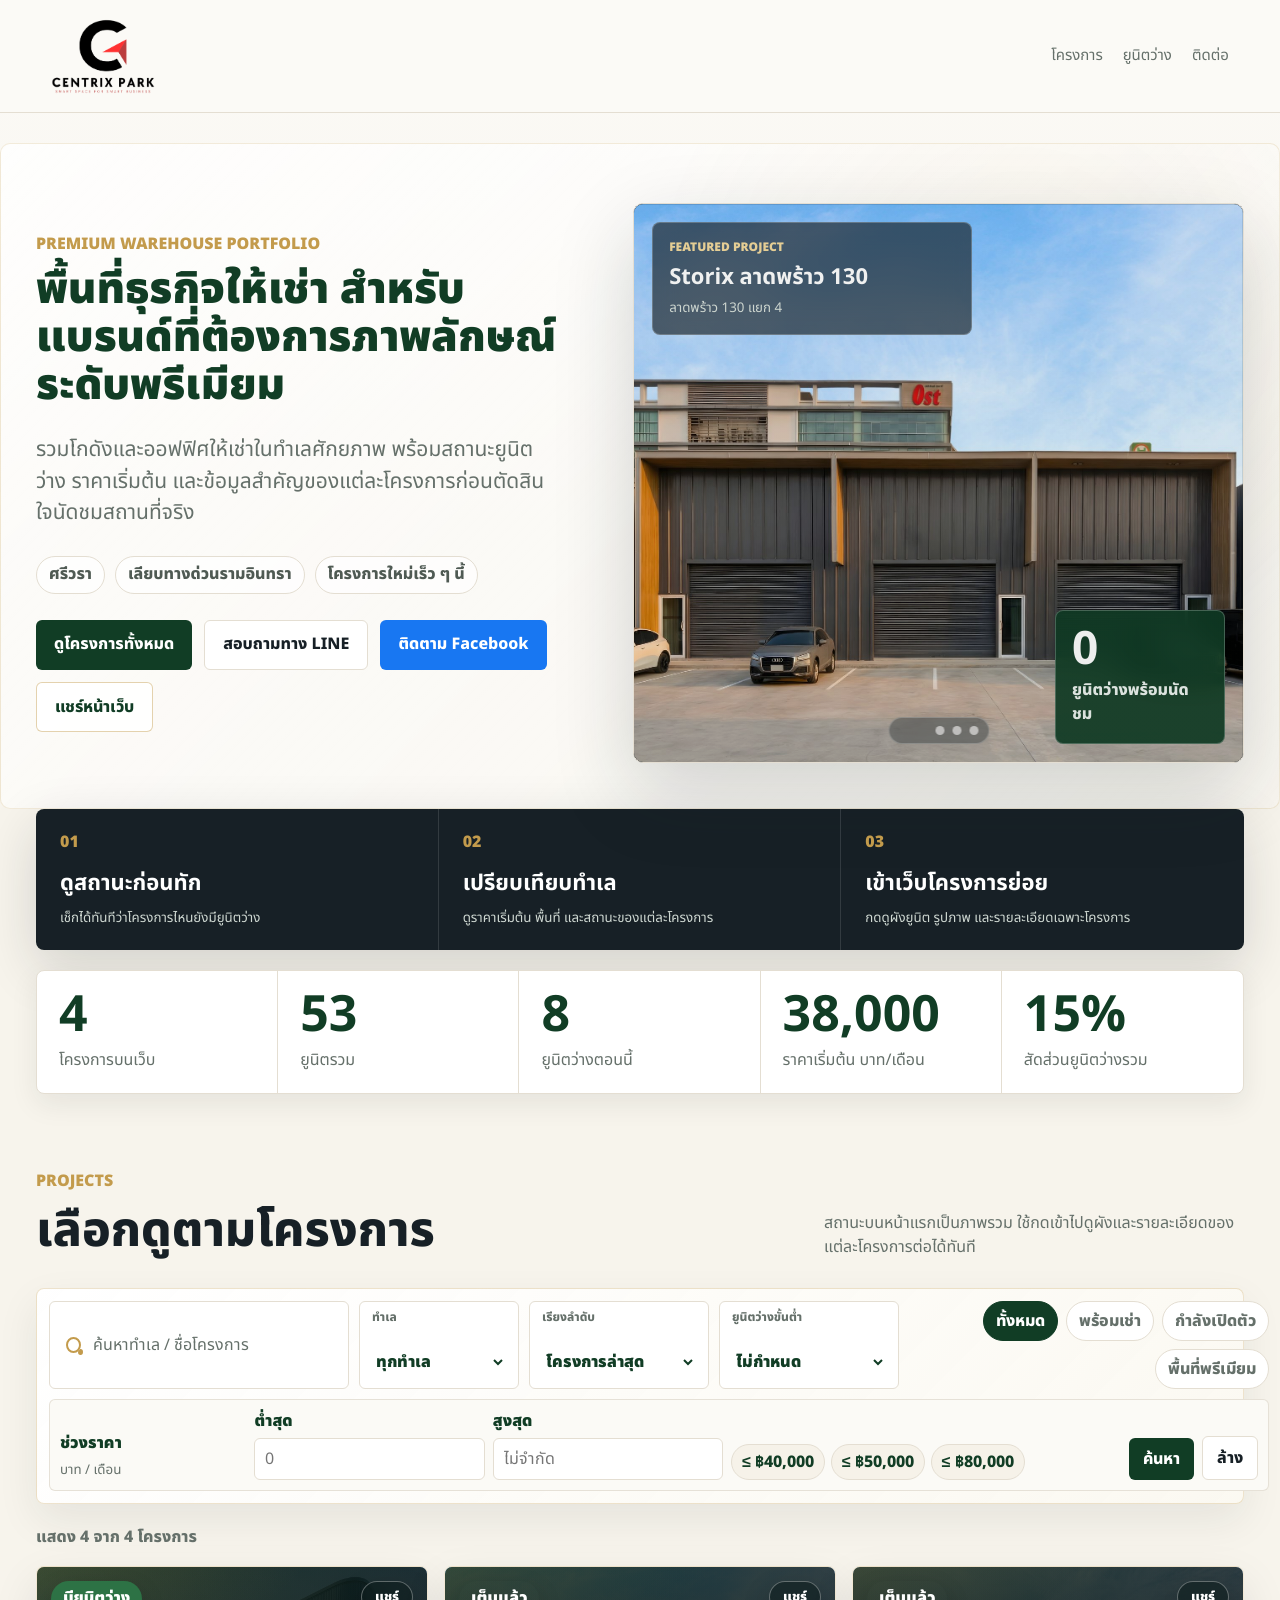
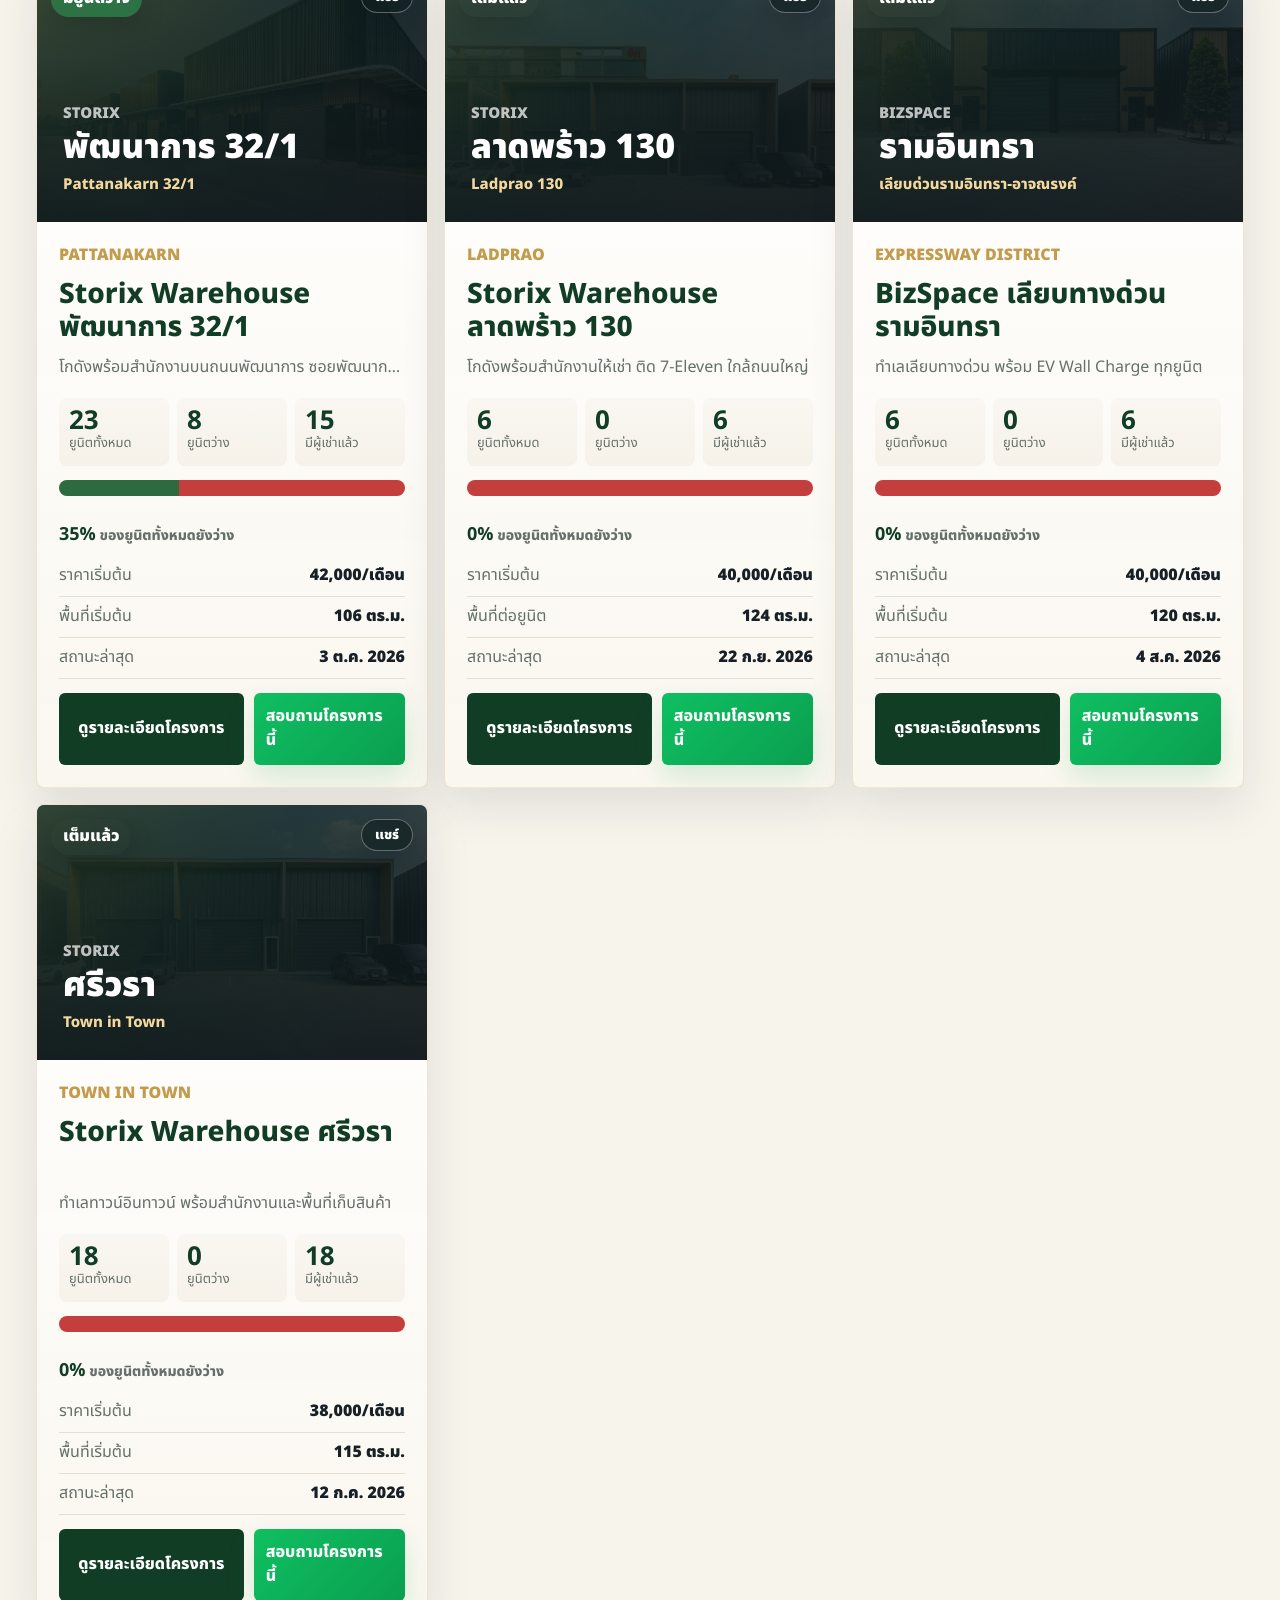
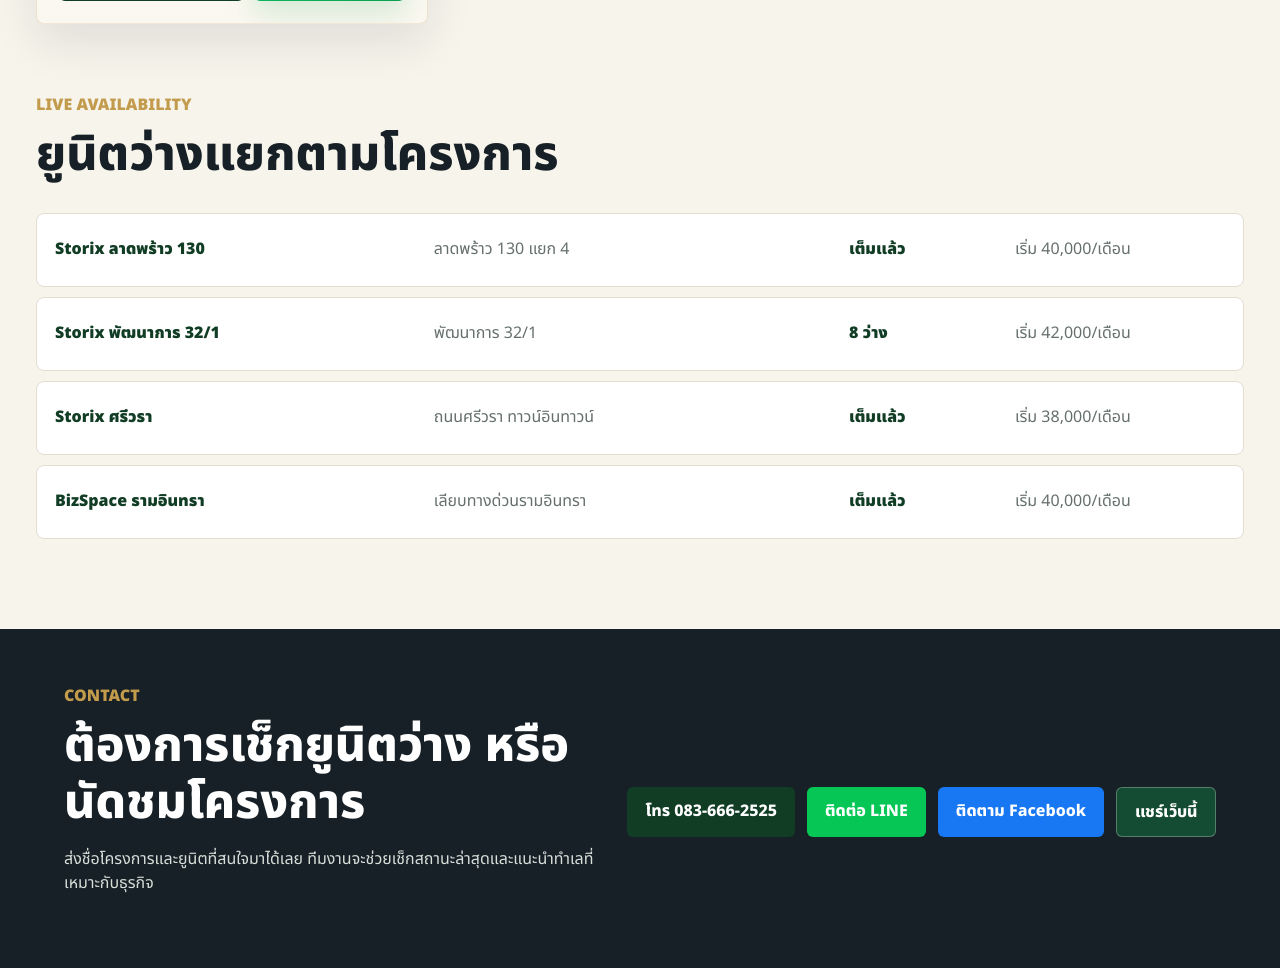
==== index.html @ 4690f6f9 "Add files via upload" ====
﻿<!doctype html>
<html lang="th">
  <head>
    <meta charset="utf-8">
    <meta name="viewport" content="width=device-width, initial-scale=1">
    <title>CENTRIX Park | โกดังและออฟฟิศให้เช่า</title>
    <meta name="description" content="รวมโกดังพร้อมสำนักงานให้เช่าในทำเลพรีเมียม พร้อมสถานะยูนิตว่าง ราคาเริ่มต้น และข้อมูลสำคัญของแต่ละโครงการก่อนนัดชมสถานที่จริง">
    <meta name="robots" content="index, follow">
    <link rel="canonical" href="https://www.centrixpark.com/">
    <meta property="og:type" content="website">
    <meta property="og:site_name" content="CENTRIX Park">
    <meta property="og:title" content="CENTRIX Park | โกดังและออฟฟิศให้เช่าทำเลพรีเมียม">
    <meta property="og:description" content="เลือกดูโครงการโกดังพร้อมสำนักงานให้เช่า พร้อมสถานะยูนิตว่าง ราคาเริ่มต้น และข้อมูลสำคัญก่อนนัดชมสถานที่จริง">
    <meta property="og:url" content="https://www.centrixpark.com/">
    <meta property="og:image" content="https://www.centrixpark.com/assets/storix-sriwara/hero-daylight.jpeg">
    <meta name="twitter:card" content="summary_large_image">
    <meta name="twitter:title" content="CENTRIX Park | โกดังและออฟฟิศให้เช่าทำเลพรีเมียม">
    <meta name="twitter:description" content="รวมโครงการโกดังพร้อมสำนักงานให้เช่า พร้อมสถานะยูนิตว่าง ราคาเริ่มต้น และทำเลสำคัญ">
    <meta name="twitter:image" content="https://www.centrixpark.com/assets/storix-sriwara/hero-daylight.jpeg">
    <link rel="preconnect" href="https://fonts.googleapis.com">
    <link rel="preconnect" href="https://fonts.gstatic.com" crossorigin>
    <link href="https://fonts.googleapis.com/css2?family=Noto+Sans+Thai:wght@400;500;600;700;800;900&display=swap" rel="stylesheet">
    <link rel="stylesheet" href="styles.css?v=20260813-feature-slider-1">
  </head>
  <body class="home-page">
    <header class="topbar home-topbar">
      <a class="brand brand-logo" href="#top" aria-label="CENTRIX Space">
        <img src="assets/brand/centrix-space-logo-header.png" alt="CENTRIX Space">
      </a>
      <nav aria-label="เมนูหลัก">
        <a href="#projects">โครงการ</a>
        <a href="#availability">ยูนิตว่าง</a>
        <a href="#contact">ติดต่อ</a>
      </nav>
    </header>

    <main id="top">
      <section class="home-hero">
        <div class="home-hero-copy">
          <p class="eyebrow">Premium Warehouse Portfolio</p>
          <h1>พื้นที่ธุรกิจให้เช่า สำหรับแบรนด์ที่ต้องการภาพลักษณ์ระดับพรีเมียม</h1>
          <p>
            รวมโกดังและออฟฟิศให้เช่าในทำเลศักยภาพ พร้อมสถานะยูนิตว่าง ราคาเริ่มต้น
            และข้อมูลสำคัญของแต่ละโครงการก่อนตัดสินใจนัดชมสถานที่จริง
          </p>
          <div class="home-location-pills" aria-label="ทำเลที่เปิดให้ดูข้อมูล">
            <span>ศรีวรา</span>
            <span>เลียบทางด่วนรามอินทรา</span>
            <span>โครงการใหม่เร็ว ๆ นี้</span>
          </div>
          <div class="hero-actions">
            <a class="button primary" href="#projects">ดูโครงการทั้งหมด</a>
            <a class="button ghost dark" href="https://lin.ee/n7IwEYp" target="_blank" rel="noreferrer" data-line-message="สนใจสอบถามภาพรวมโครงการโกดังและออฟฟิศให้เช่าของ CENTRIX Park">สอบถามทาง LINE</a>
            <a class="button facebook" href="https://www.facebook.com/centrixspace" target="_blank" rel="noreferrer">ติดตาม Facebook</a>
            <button class="button share" type="button" data-share data-share-url="./" data-share-title="CENTRIX Park" data-share-text="รวมโครงการโกดังและออฟฟิศให้เช่า พร้อมดูสถานะยูนิตว่างล่าสุด" data-share-done="แชร์แล้ว" data-share-copied="คัดลอกลิงก์แล้ว">แชร์หน้าเว็บ</button>
          </div>
        </div>
        <div class="home-hero-media home-feature-slider" data-feature-slider aria-label="โครงการแนะนำ">
          <a class="feature-slide is-active" href="storix-ladprao130/" data-feature-slide aria-label="ดูโครงการ Storix ลาดพร้าว 130">
            <img src="assets/storix-ladprao130/hero-front.jpg" alt="Storix Warehouse ลาดพร้าว 130">
            <span class="home-hero-panel">
              <span>Featured Project</span>
              <strong>Storix ลาดพร้าว 130</strong>
              <small>ลาดพร้าว 130 แยก 4</small>
            </span>
            <span class="home-hero-badge">
              <strong>0</strong>
              <span>ยูนิตว่างพร้อมนัดชม</span>
            </span>
          </a>
          <a class="feature-slide" href="storix-phatthanakan32-1/" data-feature-slide aria-label="ดูโครงการ Storix พัฒนาการ 32/1">
            <img src="assets/storix-phatthanakan32-1/hero.jpeg" alt="Storix Warehouse พัฒนาการ 32/1">
            <span class="home-hero-panel">
              <span>Featured Project</span>
              <strong>Storix พัฒนาการ 32/1</strong>
              <small>Pattanakarn 32/1</small>
            </span>
            <span class="home-hero-badge">
              <strong>8</strong>
              <span>ยูนิตว่างพร้อมนัดชม</span>
            </span>
          </a>
          <a class="feature-slide" href="storix-sriwara/" data-feature-slide aria-label="ดูโครงการ Storix ศรีวรา">
            <img src="assets/storix-sriwara/hero-daylight.jpeg" alt="Storix Warehouse ศรีวรา">
            <span class="home-hero-panel">
              <span>Featured Project</span>
              <strong>Storix ศรีวรา</strong>
              <small>Town in Town</small>
            </span>
            <span class="home-hero-badge">
              <strong>0</strong>
              <span>ยูนิตว่างพร้อมนัดชม</span>
            </span>
          </a>
          <a class="feature-slide" href="bizspace-ramindra/" data-feature-slide aria-label="ดูโครงการ BizSpace รามอินทรา">
            <img src="assets/bizspace-ramindra/hero-wide.jpeg" alt="BizSpace เลียบทางด่วนรามอินทรา">
            <span class="home-hero-panel">
              <span>Featured Project</span>
              <strong>BizSpace รามอินทรา</strong>
              <small>เลียบด่วนรามอินทรา-อาจณรงค์</small>
            </span>
            <span class="home-hero-badge">
              <strong>0</strong>
              <span>ยูนิตว่างพร้อมนัดชม</span>
            </span>
          </a>
          <div class="feature-slider-dots" aria-label="เลือกโครงการแนะนำ">
            <button class="active" type="button" data-feature-dot aria-label="แสดง Storix ลาดพร้าว 130"></button>
            <button type="button" data-feature-dot aria-label="แสดง Storix พัฒนาการ 32/1"></button>
            <button type="button" data-feature-dot aria-label="แสดง Storix ศรีวรา"></button>
            <button type="button" data-feature-dot aria-label="แสดง BizSpace รามอินทรา"></button>
          </div>
        </div>
      </section>

      <section class="home-service-strip" aria-label="บริการบนหน้าแรก">
        <article>
          <span>01</span>
          <strong>ดูสถานะก่อนทัก</strong>
          <small>เช็กได้ทันทีว่าโครงการไหนยังมียูนิตว่าง</small>
        </article>
        <article>
          <span>02</span>
          <strong>เปรียบเทียบทำเล</strong>
          <small>ดูราคาเริ่มต้น พื้นที่ และสถานะของแต่ละโครงการ</small>
        </article>
        <article>
          <span>03</span>
          <strong>เข้าเว็บโครงการย่อย</strong>
          <small>กดดูผังยูนิต รูปภาพ และรายละเอียดเฉพาะโครงการ</small>
        </article>
      </section>

      <section class="home-stats" aria-label="ภาพรวมสถานะทุกโครงการ">
        <div>
          <strong data-home-stat="projects">4</strong>
          <span>โครงการบนเว็บ</span>
        </div>
        <div>
          <strong data-home-stat="total-units">53</strong>
          <span>ยูนิตรวม</span>
        </div>
        <div>
          <strong data-home-stat="available-units">8</strong>
          <span>ยูนิตว่างตอนนี้</span>
        </div>
        <div>
          <strong data-home-stat="min-price">38,000</strong>
          <span>ราคาเริ่มต้น บาท/เดือน</span>
        </div>
        <div>
          <strong data-overall-availability>15%</strong>
          <span>สัดส่วนยูนิตว่างรวม</span>
        </div>
      </section>

      <section class="section project-directory" id="projects">
        <div class="section-head">
          <div>
            <p class="eyebrow">Projects</p>
            <h2>เลือกดูตามโครงการ</h2>
          </div>
          <p class="home-note">สถานะบนหน้าแรกเป็นภาพรวม ใช้กดเข้าไปดูผังและรายละเอียดของแต่ละโครงการต่อได้ทันที</p>
        </div>

        <div class="project-toolbar" aria-label="เครื่องมือค้นหาโครงการ">
          <div class="project-search">
            <input type="search" placeholder="ค้นหาทำเล / ชื่อโครงการ" aria-label="ค้นหาทำเลหรือชื่อโครงการ" data-project-search>
          </div>
          <label class="project-select-filter">
            <span>ทำเล</span>
            <select data-location-filter aria-label="กรองตามทำเล">
              <option value="all">ทุกทำเล</option>
              <option value="pattanakarn">พัฒนาการ</option>
              <option value="ladprao">ลาดพร้าว</option>
              <option value="town-in-town">ทาวน์อินทาวน์</option>
              <option value="ramindra">เลียบด่วนรามอินทรา</option>
            </select>
          </label>
          <label class="project-sort">
            <span>เรียงลำดับ</span>
            <select data-project-sort aria-label="เรียงลำดับโครงการ">
              <option value="latest">โครงการล่าสุด</option>
              <option value="price-asc">ราคาต่ำสุด-สูงสุด</option>
              <option value="available-desc">ยูนิตว่างเยอะ-น้อย</option>
              <option value="availability-percent">สัดส่วนว่างสูงสุด</option>
            </select>
          </label>
          <label class="project-select-filter compact-filter">
            <span>ยูนิตว่างขั้นต่ำ</span>
            <select data-min-available aria-label="กรองตามจำนวนยูนิตว่างขั้นต่ำ">
              <option value="0">ไม่กำหนด</option>
              <option value="1">อย่างน้อย 1 ยูนิต</option>
              <option value="5">อย่างน้อย 5 ยูนิต</option>
              <option value="10">อย่างน้อย 10 ยูนิต</option>
              <option value="20">อย่างน้อย 20 ยูนิต</option>
            </select>
          </label>
          <div class="project-filter-pills" aria-label="ตัวกรองสถานะโครงการ">
            <button class="active" type="button" data-status-filter="all">ทั้งหมด</button>
            <button type="button" data-status-filter="available">พร้อมเช่า</button>
            <button type="button" data-status-filter="coming">กำลังเปิดตัว</button>
            <button type="button" data-status-filter="premium">พื้นที่พรีเมียม</button>
          </div>

          <div class="price-filter-panel" aria-label="ค้นหาตามช่วงราคา">
            <div>
              <span class="filter-label">ช่วงราคา</span>
              <small>บาท / เดือน</small>
            </div>
            <label>
              <span>ต่ำสุด</span>
              <input type="number" min="0" step="1000" placeholder="0" data-price-min>
            </label>
            <label>
              <span>สูงสุด</span>
              <input type="number" min="0" step="1000" placeholder="ไม่จำกัด" data-price-max>
            </label>
            <div class="price-shortcuts" aria-label="ช่วงราคายอดนิยม">
              <button type="button" data-price-max-shortcut="40000">≤ ฿40,000</button>
              <button type="button" data-price-max-shortcut="50000">≤ ฿50,000</button>
              <button type="button" data-price-max-shortcut="80000">≤ ฿80,000</button>
            </div>
            <button class="button primary compact" type="button" data-apply-filter>ค้นหา</button>
            <button class="button ghost dark compact" type="button" data-clear-filter>ล้าง</button>
          </div>
        </div>
        <div class="active-filter-chips" aria-live="polite" data-active-filters></div>
        <p class="filter-result" data-filter-result>แสดง 4 โครงการ</p>

        <div class="project-grid">
          <article class="project-card project-card-compact reveal-on-scroll" data-project-card data-status="leased premium" data-name="Storix Warehouse ลาดพร้าว 130" data-brand="Storix" data-location="ลาดพร้าว 130 แยก 4" data-location-key="ladprao" data-tags="โกดัง สำนักงาน ลาดพร้าว 130 แยก 4 ติด 7-Eleven ใกล้ถนนใหญ่ premium warehouse office เต็มแล้ว มีผู้เช่าแล้ว" data-min-price="40000" data-area="124" data-total-units="6" data-available-units="0" data-updated-order="28">
            <div class="project-cover-wrap">
              <a class="project-image project-cover ladprao-cover" href="storix-ladprao130/" aria-label="ดูโครงการ Storix ลาดพร้าว 130">
                <span class="project-status leased">เต็มแล้ว</span>
                <span class="project-cover-brand">Storix</span>
                <strong>ลาดพร้าว 130</strong>
                <small>Ladprao 130</small>
              </a>
              <button class="project-share-button" type="button" data-share data-share-url="storix-ladprao130/" data-share-title="Storix Warehouse ลาดพร้าว 130" data-share-text="โกดังพร้อมสำนักงานให้เช่า ลาดพร้าว 130 แยก 4 ติด 7-Eleven ใกล้ถนนใหญ่" data-share-done="แชร์แล้ว" data-share-copied="คัดลอกลิงก์แล้ว">แชร์</button>
            </div>
            <div class="project-content">
              <div>
                <p class="eyebrow">Ladprao</p>
                <h3>Storix Warehouse ลาดพร้าว 130</h3>
                <p>โกดังพร้อมสำนักงานให้เช่า ติด 7-Eleven ใกล้ถนนใหญ่</p>
              </div>
              <div class="project-metrics" aria-label="สถานะ Storix ลาดพร้าว 130">
                <span><strong>6</strong>ยูนิตทั้งหมด</span>
                <span><strong>0</strong>ยูนิตว่าง</span>
                <span><strong>6</strong>มีผู้เช่าแล้ว</span>
              </div>
              <div class="availability-bar" aria-label="แถบสถานะยูนิต Storix ลาดพร้าว 130">
                <span class="bar available" style="--size: 0"></span>
                <span class="bar reserved" style="--size: 6"></span>
              </div>
              <p class="availability-caption"><strong>0%</strong> ของยูนิตทั้งหมดยังว่าง</p>
              <dl class="project-facts">
                <div><dt>ราคาเริ่มต้น</dt><dd>40,000/เดือน</dd></div>
                <div><dt>พื้นที่ต่อยูนิต</dt><dd>124 ตร.ม.</dd></div>
                <div><dt>สถานะล่าสุด</dt><dd>22 ก.ย. 2026</dd></div>
              </dl>
              <div class="project-actions">
                <a class="button primary" href="storix-ladprao130/">ดูรายละเอียดโครงการ</a>
                <a class="button line subtle" href="https://lin.ee/n7IwEYp" target="_blank" rel="noreferrer" data-line-message="สนใจสอบถามรายละเอียด Storix Warehouse ลาดพร้าว 130 ราคา 40,000 บาท/เดือน ตอนนี้มีผู้เช่าเต็มแล้ว ขนาด 124 ตร.ม.">สอบถามโครงการนี้</a>
              </div>
            </div>
          </article>
          <article class="project-card project-card-compact reveal-on-scroll" data-project-card data-status="available premium" data-name="Storix Warehouse พัฒนาการ 32/1" data-brand="Storix" data-location="พัฒนาการ 32/1" data-location-key="pattanakarn" data-tags="โกดัง สำนักงาน ถนนพัฒนาการ ซอยพัฒนาการ 32/1 premium warehouse office" data-min-price="42000" data-area="106" data-total-units="23" data-available-units="8" data-updated-order="29">
            <div class="project-cover-wrap">
              <a class="project-image project-cover phatthanakan-cover" href="storix-phatthanakan32-1/" aria-label="ดูโครงการ Storix พัฒนาการ 32/1">
                <span class="project-status available">มียูนิตว่าง</span>
                <span class="project-cover-brand">Storix</span>
                <strong>พัฒนาการ 32/1</strong>
                <small>Pattanakarn 32/1</small>
              </a>
              <button class="project-share-button" type="button" data-share data-share-url="storix-phatthanakan32-1/" data-share-title="Storix Warehouse พัฒนาการ 32/1" data-share-text="โกดังพร้อมสำนักงานบนถนนพัฒนาการ ซอยพัฒนาการ 32/1" data-share-done="แชร์แล้ว" data-share-copied="คัดลอกลิงก์แล้ว">แชร์</button>
            </div>
            <div class="project-content">
              <div>
                <p class="eyebrow">Pattanakarn</p>
                <h3>Storix Warehouse พัฒนาการ 32/1</h3>
                <p>โกดังพร้อมสำนักงานบนถนนพัฒนาการ ซอยพัฒนาการ 32/1</p>
              </div>
              <div class="project-metrics" aria-label="สถานะ Storix พัฒนาการ 32/1">
                <span><strong>23</strong>ยูนิตทั้งหมด</span>
                <span><strong>8</strong>ยูนิตว่าง</span>
                <span><strong>15</strong>มีผู้เช่าแล้ว</span>
              </div>
              <div class="availability-bar" aria-label="แถบสถานะยูนิต Storix พัฒนาการ 32/1">
                <span class="bar available" style="--size: 8"></span>
                <span class="bar reserved" style="--size: 15"></span>
              </div>
              <p class="availability-caption"><strong>35%</strong> ของยูนิตทั้งหมดยังว่าง</p>
              <dl class="project-facts">
                <div><dt>ราคาเริ่มต้น</dt><dd>42,000/เดือน</dd></div>
                <div><dt>พื้นที่เริ่มต้น</dt><dd>106 ตร.ม.</dd></div>
                <div><dt>สถานะล่าสุด</dt><dd>3 ต.ค. 2026</dd></div>
              </dl>
              <div class="project-actions">
                <a class="button primary" href="storix-phatthanakan32-1/">ดูรายละเอียดโครงการ</a>
                <a class="button line subtle" href="https://lin.ee/n7IwEYp" target="_blank" rel="noreferrer" data-line-message="สนใจสอบถามรายละเอียด Storix Warehouse พัฒนาการ 32/1 ราคาเริ่มต้น 42,000 บาท/เดือน ยูนิตว่าง 8 ยูนิต">สอบถามโครงการนี้</a>
              </div>
            </div>
          </article>
          <article class="project-card project-card-compact featured reveal-on-scroll" data-project-card data-status="leased premium" data-name="Storix Warehouse ศรีวรา" data-brand="Storix" data-location="ถนนศรีวรา ทาวน์อินทาวน์" data-location-key="town-in-town" data-tags="โกดัง สำนักงาน ศรีวรา ทาวน์อินทาวน์ town in town premium warehouse office เต็มแล้ว มีผู้เช่าแล้ว" data-min-price="38000" data-area="115" data-total-units="18" data-available-units="0" data-updated-order="9">
            <div class="project-cover-wrap">
              <a class="project-image project-cover storix-cover" href="storix-sriwara/" aria-label="ดูโครงการ Storix ศรีวรา">
                <span class="project-status leased">เต็มแล้ว</span>
                <span class="project-cover-brand">Storix</span>
                <strong>ศรีวรา</strong>
                <small>Town in Town</small>
              </a>
              <button class="project-share-button" type="button" data-share data-share-url="storix-sriwara/" data-share-title="Storix Warehouse ศรีวรา" data-share-text="โกดังพร้อมสำนักงาน ทำเลถนนศรีวรา ทาวน์อินทาวน์" data-share-done="แชร์แล้ว" data-share-copied="คัดลอกลิงก์แล้ว">แชร์</button>
            </div>
            <div class="project-content">
              <div>
                <p class="eyebrow">Town in Town</p>
                <h3>Storix Warehouse ศรีวรา</h3>
                <p>ทำเลทาวน์อินทาวน์ พร้อมสำนักงานและพื้นที่เก็บสินค้า</p>
              </div>
              <div class="project-metrics" aria-label="สถานะ Storix ศรีวรา">
                <span><strong>18</strong>ยูนิตทั้งหมด</span>
                <span><strong>0</strong>ยูนิตว่าง</span>
                <span><strong>18</strong>มีผู้เช่าแล้ว</span>
              </div>
              <div class="availability-bar" aria-label="แถบสถานะยูนิต Storix ศรีวรา">
                <span class="bar available" style="--size: 0"></span>
                <span class="bar reserved" style="--size: 18"></span>
              </div>
              <p class="availability-caption"><strong>0%</strong> ของยูนิตทั้งหมดยังว่าง</p>
              <dl class="project-facts">
                <div><dt>ราคาเริ่มต้น</dt><dd>38,000/เดือน</dd></div>
                <div><dt>พื้นที่เริ่มต้น</dt><dd>115 ตร.ม.</dd></div>
                <div><dt>สถานะล่าสุด</dt><dd>12 ก.ค. 2026</dd></div>
              </dl>
              <div class="project-actions">
                <a class="button primary" href="storix-sriwara/">ดูรายละเอียดโครงการ</a>
                <a class="button line subtle" href="https://lin.ee/n7IwEYp" target="_blank" rel="noreferrer" data-line-message="สนใจสอบถามรายละเอียด Storix Warehouse ศรีวรา ตอนนี้มีผู้เช่าเต็มทุกยูนิตแล้ว ขอรับข้อมูลโครงการใกล้เคียงหรือคิวแจ้งเตือนเมื่อมีห้องว่าง">สอบถามโครงการนี้</a>
              </div>
            </div>
          </article>

          <article class="project-card project-card-compact reveal-on-scroll" data-project-card data-status="leased premium" data-name="BizSpace เลียบทางด่วนรามอินทรา" data-brand="BizSpace" data-location="เลียบด่วนรามอินทรา-อาจณรงค์" data-location-key="ramindra" data-tags="โกดัง สำนักงาน เลียบด่วน รามอินทรา อาจณรงค์ EV wall charge bizspace premium warehouse office เต็มแล้ว มีผู้เช่าแล้ว" data-min-price="40000" data-area="120" data-total-units="6" data-available-units="0" data-updated-order="14">
            <div class="project-cover-wrap">
              <a class="project-image project-cover ramindra-cover" href="bizspace-ramindra/" aria-label="ดูโครงการ BizSpace รามอินทรา">
                <span class="project-status leased">เต็มแล้ว</span>
                <span class="project-cover-brand">BizSpace</span>
                <strong>รามอินทรา</strong>
                <small>เลียบด่วนรามอินทรา-อาจณรงค์</small>
              </a>
              <button class="project-share-button" type="button" data-share data-share-url="bizspace-ramindra/" data-share-title="BizSpace เลียบทางด่วนรามอินทรา" data-share-text="โกดังพร้อมสำนักงาน ทำเลเลียบด่วนรามอินทรา-อาจณรงค์" data-share-done="แชร์แล้ว" data-share-copied="คัดลอกลิงก์แล้ว">แชร์</button>
            </div>
            <div class="project-content">
              <div>
                <p class="eyebrow">Expressway District</p>
                <h3>BizSpace เลียบทางด่วนรามอินทรา</h3>
                <p>ทำเลเลียบทางด่วน พร้อม EV Wall Charge ทุกยูนิต</p>
              </div>
              <div class="project-metrics" aria-label="สถานะ BizSpace รามอินทรา">
                <span><strong>6</strong>ยูนิตทั้งหมด</span>
                <span><strong>0</strong>ยูนิตว่าง</span>
                <span><strong>6</strong>มีผู้เช่าแล้ว</span>
              </div>
              <div class="availability-bar" aria-label="แถบสถานะยูนิต BizSpace รามอินทรา">
                <span class="bar available" style="--size: 0"></span>
                <span class="bar reserved" style="--size: 6"></span>
              </div>
              <p class="availability-caption"><strong>0%</strong> ของยูนิตทั้งหมดยังว่าง</p>
              <dl class="project-facts">
                <div><dt>ราคาเริ่มต้น</dt><dd>40,000/เดือน</dd></div>
                <div><dt>พื้นที่เริ่มต้น</dt><dd>120 ตร.ม.</dd></div>
                <div><dt>สถานะล่าสุด</dt><dd>4 ส.ค. 2026</dd></div>
              </dl>
              <div class="project-actions">
                <a class="button primary" href="bizspace-ramindra/">ดูรายละเอียดโครงการ</a>
                <a class="button line subtle" href="https://lin.ee/n7IwEYp" target="_blank" rel="noreferrer" data-line-message="สนใจสอบถามรายละเอียด BizSpace เลียบทางด่วนรามอินทรา ตอนนี้มีผู้เช่าเต็มทุกยูนิตแล้ว ขอรับข้อมูลโครงการใกล้เคียงหรือคิวแจ้งเตือนเมื่อมีห้องว่าง">สอบถามโครงการนี้</a>
              </div>
            </div>
          </article>
        </div>
        <div class="project-empty-state" hidden data-empty-projects>
          <strong>ไม่พบโครงการที่ตรงกับตัวกรอง</strong>
          <p>ลองลดช่วงราคา เปลี่ยนทำเล หรือกดล้างตัวกรองเพื่อดูโครงการทั้งหมดอีกครั้ง</p>
          <button class="button primary compact" type="button" data-clear-filter>ล้างตัวกรอง</button>
        </div>
      </section>

      <section class="section availability-overview" id="availability">
        <div class="section-head">
          <div>
            <p class="eyebrow">Live Availability</p>
            <h2>ยูนิตว่างแยกตามโครงการ</h2>
          </div>
        </div>
        <div class="overview-list">
          <a class="overview-row" href="storix-ladprao130/">
            <span class="overview-name">Storix ลาดพร้าว 130</span>
            <span class="overview-location">ลาดพร้าว 130 แยก 4</span>
            <span class="overview-number">เต็มแล้ว</span>
            <span class="overview-price">เริ่ม 40,000/เดือน</span>
          </a>
          <a class="overview-row" href="storix-phatthanakan32-1/">
            <span class="overview-name">Storix พัฒนาการ 32/1</span>
            <span class="overview-location">พัฒนาการ 32/1</span>
            <span class="overview-number">8 ว่าง</span>
            <span class="overview-price">เริ่ม 42,000/เดือน</span>
          </a>
          <a class="overview-row" href="storix-sriwara/">
            <span class="overview-name">Storix ศรีวรา</span>
            <span class="overview-location">ถนนศรีวรา ทาวน์อินทาวน์</span>
            <span class="overview-number">เต็มแล้ว</span>
            <span class="overview-price">เริ่ม 38,000/เดือน</span>
          </a>
          <a class="overview-row" href="bizspace-ramindra/">
            <span class="overview-name">BizSpace รามอินทรา</span>
            <span class="overview-location">เลียบทางด่วนรามอินทรา</span>
            <span class="overview-number">เต็มแล้ว</span>
            <span class="overview-price">เริ่ม 40,000/เดือน</span>
          </a>
        </div>
      </section>

      <section class="contact home-contact" id="contact">
        <div>
          <p class="eyebrow">Contact</p>
          <h2>ต้องการเช็กยูนิตว่าง หรือนัดชมโครงการ</h2>
          <p>ส่งชื่อโครงการและยูนิตที่สนใจมาได้เลย ทีมงานจะช่วยเช็กสถานะล่าสุดและแนะนำทำเลที่เหมาะกับธุรกิจ</p>
        </div>
        <div class="contact-actions">
          <a class="button primary" href="tel:0836662525">โทร 083-666-2525</a>
          <a class="button line" href="https://lin.ee/n7IwEYp" target="_blank" rel="noreferrer" data-line-message="สนใจสอบถามรายละเอียดโครงการโกดังและออฟฟิศให้เช่าของ CENTRIX Park">ติดต่อ LINE</a>
          <a class="button facebook" href="https://www.facebook.com/centrixspace" target="_blank" rel="noreferrer">ติดตาม Facebook</a>
          <button class="button share dark" type="button" data-share data-share-url="./" data-share-title="CENTRIX Park" data-share-text="รวมโครงการโกดังและออฟฟิศให้เช่าพร้อมสถานะยูนิตว่างล่าสุด" data-share-done="แชร์แล้ว" data-share-copied="คัดลอกลิงก์แล้ว">แชร์เว็บนี้</button>
        </div>
      </section>
    </main>

    <div class="sticky-contact" aria-label="ติดต่อด่วน">
      <a href="tel:0836662525">โทร 083-666-2525</a>
      <a href="https://lin.ee/n7IwEYp" target="_blank" rel="noreferrer" data-line-message="สนใจสอบถามรายละเอียดโครงการโกดังและออฟฟิศให้เช่าของ CENTRIX Park">LINE</a>
      <a href="#projects">โครงการ</a>
    </div>
    <script src="home.js?v=20260813-feature-slider-1"></script>
  </body>
</html>
---- styles.css ----
﻿:root {
  --forest: #113d25;
  --forest-2: #1d5133;
  --gold: #c39b4c;
  --ink: #172026;
  --muted: #65706a;
  --paper: #fbfaf6;
  --line: #e4ded2;
  --available: #2d6b3f;
  --reserved: #c53e3e;
  --rented: #767676;
  --shadow: 0 18px 48px rgba(23, 32, 38, 0.14);
}

* {
  box-sizing: border-box;
}

html {
  scroll-behavior: smooth;
  overflow-x: hidden;
}

body {
  margin: 0;
  color: var(--ink);
  background: var(--paper);
  font-family: "Noto Sans Thai", "Noto Sans Thai UI", Tahoma, "Segoe UI", "Leelawadee UI", sans-serif;
  font-size: 16px;
  font-weight: 400;
  line-height: 1.5;
  text-rendering: geometricPrecision;
  overflow-x: hidden;
}

img {
  display: block;
  max-width: 100%;
}

a {
  color: inherit;
  text-decoration: none;
}

button,
select,
input {
  font: inherit;
  font-family: "Noto Sans Thai", "Noto Sans Thai UI", Tahoma, "Segoe UI", "Leelawadee UI", sans-serif;
}

textarea {
  font: inherit;
  font-family: "Noto Sans Thai", "Noto Sans Thai UI", Tahoma, "Segoe UI", "Leelawadee UI", sans-serif;
}

.topbar {
  position: sticky;
  top: 0;
  z-index: 20;
  display: flex;
  align-items: center;
  gap: 24px;
  padding: 14px clamp(18px, 4vw, 52px);
  background: rgba(251, 250, 246, 0.94);
  border-bottom: 1px solid var(--line);
  backdrop-filter: blur(16px);
}

.brand {
  display: flex;
  align-items: baseline;
  gap: 8px;
  margin-right: auto;
  font-weight: 900;
  letter-spacing: 0;
  color: var(--forest);
}

.brand span {
  font-size: 26px;
}

.brand small {
  font-size: 15px;
  color: var(--gold);
}

.brand-logo {
  align-items: center;
  min-height: 44px;
  padding: 4px 0;
}

.brand-logo img {
  width: 104px;
  height: 76px;
  object-fit: contain;
  border-radius: 4px;
}

nav {
  display: flex;
  gap: 20px;
  color: var(--muted);
  font-size: 15px;
}

nav a:hover {
  color: var(--forest);
}

.admin-open,
.button,
.filter,
.icon-button {
  border: 0;
  cursor: pointer;
}

.admin-open {
  padding: 9px 15px;
  color: white;
  background: var(--ink);
  border-radius: 6px;
}

.hero {
  position: relative;
  min-height: min(760px, calc(100vh - 64px));
  display: grid;
  align-items: end;
  overflow: hidden;
  background: var(--ink);
}

.hero img {
  position: absolute;
  inset: 0;
  width: 100%;
  height: 100%;
  object-fit: cover;
}

.hero::after {
  content: "";
  position: absolute;
  inset: 0;
  background: linear-gradient(90deg, rgba(11, 24, 18, 0.76), rgba(11, 24, 18, 0.22) 54%, rgba(11, 24, 18, 0.08));
}

.hero-copy {
  position: relative;
  z-index: 1;
  width: min(760px, 92vw);
  padding: 0 clamp(20px, 5vw, 72px) clamp(40px, 8vw, 96px);
  color: white;
}

.hero-copy p {
  margin: 0 0 12px;
  font-size: clamp(18px, 2.2vw, 25px);
  color: #f3d99d;
}

.hero h1 {
  margin: 0;
  font-size: clamp(40px, 5.8vw, 74px);
  line-height: 1.02;
  letter-spacing: 0;
}

.hero-actions,
.contact-actions {
  display: flex;
  flex-wrap: wrap;
  gap: 12px;
  margin-top: 26px;
}

.button {
  display: inline-flex;
  min-height: 46px;
  align-items: center;
  justify-content: center;
  padding: 12px 18px;
  border-radius: 6px;
  font-weight: 800;
  transition: transform 180ms ease, box-shadow 180ms ease, background-color 180ms ease, border-color 180ms ease;
}

.button:hover,
.admin-open:hover,
.filter:hover {
  transform: translateY(-1px);
  box-shadow: 0 12px 26px rgba(23, 32, 38, 0.14);
}

.button.compact {
  min-height: 42px;
  padding: 9px 14px;
}

.button.primary {
  color: white;
  background: var(--forest);
}

.button.ghost {
  color: white;
  border: 1px solid rgba(255, 255, 255, 0.65);
}

.button.ghost.dark {
  color: var(--ink);
  border-color: var(--line);
  background: white;
}

.button.line {
  color: white;
  background: #06c755;
}

.button.facebook {
  color: white;
  background: #1877f2;
}

.button.facebook:hover {
  background: #0f63d3;
}

.button.share {
  color: var(--forest);
  border: 1px solid rgba(195, 155, 76, 0.45);
  background: rgba(255, 255, 255, 0.88);
}

.button.share:hover {
  border-color: rgba(195, 155, 76, 0.72);
  background: #fff8e6;
}

.button.share.dark {
  color: white;
  border-color: rgba(255, 255, 255, 0.28);
  background: rgba(20, 79, 51, 0.96);
}

.button.share.subtle {
  color: var(--forest);
  border-color: rgba(20, 79, 51, 0.18);
  background: #f7f3ea;
}

.map-button {
  gap: 10px;
  white-space: nowrap;
}

.map-logo {
  display: grid;
  place-items: center;
  width: 28px;
  height: 28px;
  color: #4285f4;
  background: white;
  border-radius: 50%;
  font-weight: 900;
  box-shadow: inset 0 0 0 2px #34a853;
}

.status-strip {
  display: grid;
  grid-template-columns: repeat(4, 1fr);
  border-bottom: 1px solid var(--line);
  background: white;
}

.status-strip div {
  padding: 24px clamp(16px, 3vw, 42px);
  border-right: 1px solid var(--line);
}

.status-strip strong {
  display: block;
  color: var(--forest);
  font-size: clamp(30px, 4vw, 48px);
  line-height: 1;
}

.status-strip span {
  color: var(--muted);
}

.section {
  width: min(1180px, calc(100% - 40px));
  margin: 0 auto;
  padding: 70px 0;
}

.intro {
  display: grid;
  grid-template-columns: 1.08fr 0.92fr;
  gap: 34px;
  align-items: start;
}

.intro-title {
  max-width: 780px;
  font-size: clamp(28px, 3.15vw, 40px);
}

.location-brief {
  padding-top: 0;
}

.location-card {
  display: grid;
  grid-template-columns: 1fr auto;
  gap: 24px;
  align-items: center;
  padding: 28px;
  color: white;
  background: var(--forest);
  border-radius: 8px;
  box-shadow: var(--shadow);
}

.location-title {
  white-space: nowrap;
  font-size: clamp(28px, 3vw, 40px);
}

.location-card p:not(.eyebrow) {
  max-width: 760px;
  margin-bottom: 0;
  color: #e1e9e3;
}

.info-grid {
  display: grid;
  grid-template-columns: repeat(3, minmax(300px, 1fr));
  gap: 12px;
  margin-top: 16px;
}

.info-grid article {
  display: flex;
  gap: 12px;
  align-items: flex-start;
  padding: 18px;
  background: white;
  border: 1px solid var(--line);
  border-radius: 8px;
}

.info-icon {
  display: grid;
  place-items: center;
  width: 48px;
  height: 48px;
  color: white;
  background: var(--forest-2);
  border-radius: 50%;
  font-size: 13px;
  font-weight: 900;
}

.info-grid strong,
.info-grid small {
  display: block;
}

.info-grid strong {
  font-size: 16px;
  line-height: 1.35;
  word-break: keep-all;
  overflow-wrap: normal;
}

.info-grid small {
  color: var(--muted);
  line-height: 1.45;
  word-break: keep-all;
  overflow-wrap: normal;
}

.eyebrow {
  margin: 0 0 10px;
  color: var(--gold);
  font-weight: 900;
  text-transform: uppercase;
}

h2,
h3 {
  margin: 0;
  line-height: 1.18;
  letter-spacing: 0;
  font-weight: 800;
}

h2 {
  font-size: clamp(30px, 4vw, 48px);
}

h3 {
  font-size: 24px;
}

.section-head {
  display: flex;
  align-items: end;
  justify-content: space-between;
  gap: 24px;
  margin-bottom: 28px;
}

.legend {
  display: flex;
  flex-wrap: wrap;
  gap: 12px;
  color: var(--muted);
}

.updated-badge {
  display: inline-flex;
  margin: 14px 0 0;
  padding: 7px 12px;
  color: #5a4d2a;
  background: #fff4d8;
  border: 1px solid #efd38a;
  border-radius: 999px;
  font-weight: 800;
}

.legend span {
  display: inline-flex;
  align-items: center;
  gap: 7px;
}

.dot {
  width: 11px;
  height: 11px;
  border-radius: 50%;
}

.dot.available {
  background: var(--available);
}

.dot.reserved {
  background: var(--reserved);
}

.dot.rented {
  background: var(--rented);
}

.availability-grid {
  display: grid;
  grid-template-columns: minmax(0, 1.55fr) minmax(280px, 0.65fr);
  gap: 24px;
  align-items: stretch;
}

.site-map {
  position: relative;
  display: grid;
  grid-template-columns: 1fr 0.72fr 1fr;
  gap: 16px;
  min-height: 720px;
  padding: 28px;
  background: linear-gradient(180deg, #f4efe5, #ffffff);
  border: 1px solid var(--line);
  border-radius: 8px;
  box-shadow: var(--shadow);
}

.road-label {
  position: absolute;
  right: 28px;
  bottom: 16px;
  color: var(--gold);
  font-weight: 900;
}

.unit-column {
  display: grid;
  gap: 10px;
  align-content: stretch;
}

.unit {
  position: relative;
  display: grid;
  grid-template-columns: auto 1fr;
  gap: 10px;
  align-items: center;
  min-height: 70px;
  padding: 12px;
  border: 2px solid transparent;
  border-radius: 7px;
  background: white;
  box-shadow: 0 8px 22px rgba(17, 61, 37, 0.08);
  text-align: left;
}

.unit.gap-before {
  margin-top: 30px;
}

.unit:hover,
.unit.selected {
  border-color: var(--gold);
}

.unit.filtered-out {
  opacity: 0.28;
}

.badge {
  display: grid;
  place-items: center;
  width: 44px;
  height: 44px;
  color: white;
  border-radius: 50%;
  font-weight: 900;
}

.unit.available .badge {
  background: var(--available);
}

.unit.reserved .badge {
  background: var(--reserved);
}

.unit.rented .badge {
  background: var(--rented);
}

.unit strong {
  display: block;
  color: var(--ink);
}

.unit small {
  color: var(--muted);
}

.driveway {
  display: grid;
  align-content: space-between;
  justify-items: center;
  padding: 32px 12px;
  color: white;
  background: linear-gradient(180deg, #33383a, #151a1d);
  border-radius: 8px;
  text-align: center;
  font-weight: 800;
}

.entry-exit {
  display: inline-flex;
  align-items: center;
  justify-content: center;
  min-height: 38px;
  width: min(150px, 100%);
  color: var(--ink);
  background: #f3d99d;
  border-radius: 999px;
  box-shadow: 0 10px 24px rgba(0, 0, 0, 0.22);
}

.unit-panel,
.detail-grid article,
.admin-modal,
.selected-card {
  background: white;
  border: 1px solid var(--line);
  border-radius: 8px;
}

.unit-panel {
  display: flex;
  flex-direction: column;
  gap: 16px;
  padding: 18px;
}

.selected-card {
  padding: 22px;
}

.selected-card .status-pill,
.status-pill {
  display: inline-flex;
  align-items: center;
  min-height: 28px;
  padding: 4px 10px;
  border-radius: 999px;
  color: white;
  font-weight: 800;
}

.status-pill.available {
  background: var(--available);
}

.status-pill.reserved {
  background: var(--reserved);
}

.status-pill.rented {
  background: var(--rented);
}

.quick-filters {
  display: grid;
  grid-template-columns: repeat(2, minmax(0, 1fr));
  gap: 8px;
}

.filter {
  min-height: 42px;
  padding: 9px 10px;
  color: var(--ink);
  background: #f2efe7;
  border-radius: 6px;
  font-weight: 700;
}

.filter.active {
  color: white;
  background: var(--forest);
}

.price-summary {
  display: grid;
  grid-template-columns: repeat(3, minmax(0, 1fr));
  gap: 12px;
  margin-top: 22px;
}

.price-summary article {
  padding: 18px;
  background: white;
  border: 1px solid var(--line);
  border-radius: 8px;
  box-shadow: 0 10px 24px rgba(23, 32, 38, 0.07);
}

.price-summary span,
.price-summary strong,
.price-summary small {
  display: block;
}

.price-summary span {
  color: var(--gold);
  font-weight: 900;
  text-transform: uppercase;
}

.price-summary strong {
  margin-top: 4px;
  color: var(--forest);
  font-size: 24px;
  line-height: 1.2;
}

.price-summary small {
  margin-top: 8px;
  color: var(--muted);
  line-height: 1.45;
}

.table-wrap {
  margin-top: 24px;
  overflow-x: auto;
  max-height: 430px;
  overflow-y: auto;
  background: white;
  border: 1px solid var(--line);
  border-radius: 8px;
}

table {
  width: 100%;
  border-collapse: collapse;
  min-width: 560px;
}

th,
td {
  padding: 10px 14px;
  border-bottom: 1px solid var(--line);
  text-align: left;
}

th {
  position: sticky;
  top: 0;
  z-index: 1;
  color: var(--forest);
  background: #f4efe5;
}

.detail-grid {
  display: grid;
  grid-template-columns: repeat(3, 1fr);
  gap: 18px;
}

.detail-grid article {
  padding: 24px;
}

ul {
  margin: 16px 0 0;
  padding-left: 20px;
}

li + li {
  margin-top: 8px;
}

.reference-plan {
  margin: 28px 0 0;
}

.reference-plan img,
.gallery figure img {
  width: 100%;
  border-radius: 8px;
  border: 1px solid var(--line);
}

figcaption {
  margin-top: 8px;
  color: var(--muted);
  font-size: 14px;
}

.gallery-grid {
  display: grid;
  grid-template-columns: 1fr 1fr;
  gap: 18px;
}

.gallery figure {
  margin: 0;
}

.promo-gallery {
  display: grid;
  grid-template-columns: repeat(2, minmax(0, 220px));
  gap: 14px;
  margin-top: 22px;
}

.promo-thumb {
  display: grid;
  gap: 8px;
  padding: 8px;
  color: var(--ink);
  background: white;
  border: 1px solid var(--line);
  border-radius: 8px;
  cursor: pointer;
  text-align: left;
  box-shadow: 0 10px 24px rgba(23, 32, 38, 0.08);
}

.promo-thumb img {
  width: 100%;
  aspect-ratio: 4 / 3;
  object-fit: cover;
  object-position: top;
  border-radius: 6px;
}

.promo-thumb span {
  font-weight: 800;
}

.compact-gallery {
  grid-template-columns: repeat(4, minmax(0, 1fr));
}

.gallery-thumb {
  min-width: 0;
}

.gallery-thumb img {
  aspect-ratio: 4 / 3;
  max-height: 150px;
}

.faq-list {
  display: grid;
  gap: 10px;
}

.faq-list details {
  background: white;
  border: 1px solid var(--line);
  border-radius: 8px;
  padding: 16px 18px;
}

.faq-list summary {
  cursor: pointer;
  color: var(--forest);
  font-weight: 900;
}

.faq-list p {
  margin: 10px 0 0;
  color: var(--muted);
}

.lightbox-dialog {
  width: min(1120px, calc(100% - 28px));
  max-height: calc(100vh - 32px);
  padding: 12px;
  border: 0;
  border-radius: 8px;
  background: white;
  box-shadow: var(--shadow);
}

.lightbox-dialog::backdrop {
  background: rgba(17, 25, 29, 0.72);
}

.lightbox-dialog img {
  width: 100%;
  max-height: calc(100vh - 76px);
  object-fit: contain;
  border-radius: 6px;
}

.lightbox-close {
  position: absolute;
  top: 16px;
  right: 16px;
  z-index: 1;
}

.contact {
  display: grid;
  grid-template-columns: 1fr auto;
  gap: 28px;
  align-items: center;
  padding: 56px clamp(20px, 5vw, 72px);
  color: white;
  background: var(--ink);
}

.contact p:not(.eyebrow) {
  max-width: 760px;
  color: #d8ded9;
}

.sticky-contact {
  position: fixed;
  left: 14px;
  right: 14px;
  bottom: 14px;
  z-index: 30;
  display: none;
  grid-template-columns: 1.35fr 1fr 1fr;
  gap: 8px;
  padding: 8px;
  background: rgba(251, 250, 246, 0.94);
  border: 1px solid var(--line);
  border-radius: 8px;
  box-shadow: var(--shadow);
  backdrop-filter: blur(14px);
}

.sticky-contact a {
  display: grid;
  place-items: center;
  min-height: 42px;
  color: white;
  background: var(--forest);
  border-radius: 6px;
  font-weight: 900;
}

.sticky-contact a:nth-child(2) {
  background: #06c755;
}

.sticky-contact a:nth-child(3) {
  color: var(--ink);
  background: #f3d99d;
}

.admin-dialog {
  width: min(980px, calc(100% - 28px));
  padding: 0;
  border: 0;
  border-radius: 8px;
  box-shadow: var(--shadow);
}

.admin-dialog::backdrop {
  background: rgba(17, 25, 29, 0.56);
}

.admin-modal {
  padding: 22px;
}

.admin-modal header,
.admin-modal footer {
  display: flex;
  align-items: center;
  justify-content: space-between;
  gap: 16px;
}

.icon-button {
  width: 40px;
  height: 40px;
  color: white;
  background: var(--ink);
  border-radius: 50%;
  font-size: 25px;
  line-height: 1;
}

.admin-note {
  margin: 18px 0;
  padding: 12px 14px;
  color: #5a4d2a;
  background: #fff4d8;
  border: 1px solid #efd38a;
  border-radius: 6px;
}

.password-field {
  display: grid;
  gap: 8px;
  margin: 18px 0 8px;
  font-weight: 800;
}

.password-field input {
  min-height: 48px;
  width: 100%;
  padding: 10px 12px;
  border: 1px solid var(--line);
  border-radius: 6px;
  font-size: 20px;
}

.login-error {
  margin: 8px 0 0;
  color: #b42318;
  font-weight: 800;
}

.admin-list {
  display: grid;
  grid-template-columns: repeat(2, minmax(0, 1fr));
  gap: 10px;
  max-height: 58vh;
  overflow: auto;
  padding-right: 4px;
}

.admin-row {
  display: grid;
  grid-template-columns: 56px 1fr 120px;
  gap: 10px;
  align-items: center;
  padding: 10px;
  border: 1px solid var(--line);
  border-radius: 7px;
}

.admin-row strong {
  color: var(--forest);
}

.admin-row input,
.admin-row select {
  width: 100%;
  min-height: 40px;
  border: 1px solid var(--line);
  border-radius: 6px;
  padding: 8px;
}

.admin-modal footer {
  margin-top: 18px;
}

.home-page {
  background:
    linear-gradient(180deg, rgba(255, 255, 255, 0.55), rgba(247, 244, 236, 0.96) 520px),
    #f7f4ec;
}

.home-topbar .brand span {
  letter-spacing: 0.02em;
}

.home-hero {
  position: relative;
  width: min(1680px, calc(100% - 72px));
  margin: 0 auto;
  padding: clamp(54px, 7vw, 116px) 0 46px;
  display: grid;
  grid-template-columns: minmax(520px, 0.92fr) minmax(520px, 1.08fr);
  gap: clamp(42px, 6vw, 108px);
  align-items: center;
}

.home-hero::before {
  content: "";
  position: absolute;
  inset: 30px -36px 0;
  z-index: -1;
  border: 1px solid rgba(195, 155, 76, 0.18);
  border-radius: 10px;
  background:
    linear-gradient(135deg, rgba(255, 255, 255, 0.78), rgba(255, 255, 255, 0.24)),
    radial-gradient(circle at 80% 26%, rgba(195, 155, 76, 0.13), transparent 34%);
}

.home-hero-copy h1 {
  max-width: 920px;
  margin: 0;
  color: var(--forest);
  font-size: clamp(34px, 3.35vw, 58px);
  line-height: 1.12;
  font-weight: 900;
}

.home-hero-copy > p:not(.eyebrow) {
  max-width: 720px;
  margin: 24px 0 0;
  color: var(--muted);
  font-size: clamp(17px, 1.8vw, 21px);
}

.home-location-pills {
  display: flex;
  flex-wrap: wrap;
  gap: 10px;
  margin-top: 26px;
}

.home-location-pills span {
  display: inline-flex;
  min-height: 34px;
  align-items: center;
  padding: 6px 12px;
  color: #4f5a53;
  background: rgba(255, 255, 255, 0.72);
  border: 1px solid var(--line);
  border-radius: 999px;
  font-weight: 800;
}

.home-hero-media {
  position: relative;
  min-height: 560px;
  overflow: hidden;
  border: 1px solid var(--line);
  border-radius: 10px;
  background: var(--ink);
  box-shadow: 0 28px 80px rgba(23, 32, 38, 0.18);
}

.home-hero-media img {
  width: 100%;
  height: 100%;
  min-height: 560px;
  object-fit: cover;
}

.home-feature-slider {
  isolation: isolate;
}

.feature-slide {
  position: absolute;
  inset: 0;
  display: block;
  color: inherit;
  opacity: 0;
  pointer-events: none;
  transform: scale(1.015);
  transition: opacity 780ms ease, transform 1600ms ease;
}

.feature-slide.is-active {
  z-index: 1;
  opacity: 1;
  pointer-events: auto;
  transform: scale(1);
}

.feature-slide img {
  width: 100%;
  height: 100%;
  min-height: 560px;
  object-fit: cover;
}

.feature-slide::after {
  content: "";
  position: absolute;
  inset: 0;
  background: linear-gradient(180deg, rgba(11, 24, 18, 0.06), rgba(11, 24, 18, 0.08));
  pointer-events: none;
}

.feature-slider-dots {
  position: absolute;
  left: 50%;
  bottom: 18px;
  z-index: 3;
  display: flex;
  gap: 8px;
  padding: 8px 10px;
  border: 1px solid rgba(255, 255, 255, 0.22);
  border-radius: 999px;
  background: rgba(23, 32, 38, 0.34);
  backdrop-filter: blur(12px);
  transform: translateX(-50%);
}

.feature-slider-dots button {
  width: 9px;
  height: 9px;
  padding: 0;
  border: 0;
  border-radius: 999px;
  background: rgba(255, 255, 255, 0.56);
  cursor: pointer;
}

.feature-slider-dots button.active {
  width: 28px;
  background: var(--gold-soft);
}

.home-hero-badge {
  position: absolute;
  right: 18px;
  bottom: 18px;
  width: 170px;
  padding: 16px;
  color: white;
  background: rgba(17, 61, 37, 0.92);
  border: 1px solid rgba(255, 255, 255, 0.24);
  border-radius: 8px;
  backdrop-filter: blur(12px);
}

.home-hero-badge strong,
.home-hero-badge span {
  display: block;
}

.home-hero-badge strong {
  font-size: 46px;
  line-height: 1;
}

.home-hero-badge span {
  margin-top: 6px;
  color: #edf4ef;
  font-weight: 800;
}

.home-hero-panel {
  position: absolute;
  left: 18px;
  top: 18px;
  width: min(320px, calc(100% - 36px));
  padding: 16px;
  color: white;
  background: rgba(23, 32, 38, 0.66);
  border: 1px solid rgba(255, 255, 255, 0.24);
  border-radius: 8px;
  backdrop-filter: blur(14px);
}

.home-hero-panel span,
.home-hero-panel strong,
.home-hero-panel small {
  display: block;
}

.home-hero-panel span {
  color: #f3d99d;
  font-size: 12px;
  font-weight: 900;
  text-transform: uppercase;
}

.home-hero-panel strong {
  margin-top: 4px;
  font-size: 22px;
}

.home-hero-panel small {
  margin-top: 4px;
  color: #dbe3dd;
}

.home-service-strip {
  display: grid;
  grid-template-columns: repeat(3, minmax(0, 1fr));
  width: min(1680px, calc(100% - 72px));
  margin: 0 auto 20px;
  overflow: hidden;
  background: #172026;
  border-radius: 8px;
  box-shadow: 0 18px 54px rgba(23, 32, 38, 0.16);
}

.home-service-strip article {
  min-height: 132px;
  padding: 22px 24px;
  color: white;
  border-right: 1px solid rgba(255, 255, 255, 0.12);
}

.home-service-strip article:last-child {
  border-right: 0;
}

.home-service-strip span,
.home-service-strip strong,
.home-service-strip small {
  display: block;
}

.home-service-strip span {
  color: var(--gold);
  font-weight: 900;
}

.home-service-strip strong {
  margin-top: 12px;
  font-size: 22px;
}

.home-service-strip small {
  margin-top: 8px;
  color: #cfd8d2;
}

.home-service-strip b {
  color: #f3d99d;
  font-weight: 900;
}

.home-stats {
  display: grid;
  grid-template-columns: repeat(5, 1fr);
  width: min(1680px, calc(100% - 72px));
  margin: 0 auto;
  overflow: hidden;
  background: white;
  border: 1px solid var(--line);
  border-radius: 8px;
  box-shadow: 0 10px 28px rgba(23, 32, 38, 0.08);
}

.home-stats div {
  min-height: 116px;
  padding: 20px 22px;
  border-right: 1px solid var(--line);
}

.home-stats div:last-child {
  border-right: 0;
}

.home-stats strong,
.home-stats span {
  display: block;
}

.home-stats strong {
  color: var(--forest);
  font-size: clamp(34px, 4vw, 50px);
  line-height: 1;
}

.home-stats span {
  margin-top: 8px;
  color: var(--muted);
}

.project-directory {
  width: min(1680px, calc(100% - 72px));
  padding-top: 76px;
}

.home-note {
  max-width: 420px;
  margin: 0;
  color: var(--muted);
}

.project-toolbar {
  display: grid;
  grid-template-columns: minmax(300px, 1.05fr) minmax(160px, 0.52fr) minmax(180px, 0.56fr) minmax(180px, 0.56fr) minmax(360px, 1fr);
  gap: 10px;
  margin-bottom: 22px;
  padding: 12px;
  background:
    linear-gradient(135deg, rgba(255, 255, 255, 0.88), rgba(250, 247, 239, 0.78)),
    rgba(255, 255, 255, 0.72);
  border: 1px solid rgba(195, 155, 76, 0.28);
  border-radius: 8px;
  box-shadow: 0 16px 42px rgba(23, 32, 38, 0.08);
}

.project-search {
  display: flex;
  min-height: 48px;
  align-items: center;
  padding: 0 16px;
  color: var(--muted);
  background: white;
  border: 1px solid var(--line);
  border-radius: 6px;
}

.project-search input {
  width: 100%;
  min-height: 44px;
  border: 0;
  outline: 0;
  color: var(--ink);
  background: transparent;
}

.project-search input::placeholder {
  color: var(--muted);
}

.project-search::before {
  content: "";
  width: 12px;
  height: 12px;
  margin-right: 10px;
  border: 2px solid var(--gold);
  border-radius: 50%;
  box-shadow: 7px 7px 0 -5px var(--gold);
}

.project-filter-pills {
  display: flex;
  flex-wrap: wrap;
  gap: 8px;
  align-items: center;
  justify-content: flex-end;
}

.project-sort,
.project-select-filter {
  display: grid;
  gap: 5px;
  align-self: stretch;
  padding: 7px 12px;
  background: white;
  border: 1px solid var(--line);
  border-radius: 6px;
}

.project-sort span,
.project-select-filter span {
  color: var(--muted);
  font-size: 12px;
  font-weight: 800;
}

.project-sort select,
.project-select-filter select {
  width: 100%;
  min-height: 28px;
  color: var(--forest);
  background: transparent;
  border: 0;
  outline: 0;
  font-weight: 900;
}

.project-filter-pills button {
  display: inline-flex;
  min-height: 38px;
  align-items: center;
  padding: 7px 12px;
  color: var(--muted);
  background: white;
  border: 1px solid var(--line);
  border-radius: 999px;
  font-weight: 800;
  cursor: pointer;
  transition: transform 180ms ease, border-color 180ms ease, color 180ms ease, background-color 180ms ease;
}

.project-filter-pills button:hover {
  color: var(--forest);
  border-color: rgba(17, 61, 37, 0.28);
  transform: translateY(-1px);
}

.project-filter-pills .active {
  color: white;
  background: var(--forest);
  border-color: var(--forest);
}

.price-filter-panel {
  display: grid;
  grid-column: 1 / -1;
  grid-template-columns: minmax(100px, 0.55fr) minmax(140px, 0.68fr) minmax(140px, 0.68fr) minmax(240px, 1.15fr) auto auto;
  gap: 8px;
  align-items: end;
  padding: 10px;
  background: #fbfaf6;
  border: 1px solid rgba(228, 222, 210, 0.86);
  border-radius: 6px;
}

.price-filter-panel > div:first-child,
.price-filter-panel label {
  display: grid;
  gap: 4px;
}

.filter-label,
.price-filter-panel label span {
  color: var(--forest);
  font-weight: 900;
}

.price-filter-panel small {
  color: var(--muted);
}

.price-filter-panel input {
  width: 100%;
  min-height: 38px;
  padding: 8px 10px;
  border: 1px solid var(--line);
  border-radius: 6px;
  outline: 0;
}

.price-filter-panel input:focus,
.project-search:focus-within,
.project-sort:focus-within,
.project-select-filter:focus-within {
  border-color: rgba(195, 155, 76, 0.72);
  box-shadow: 0 0 0 4px rgba(195, 155, 76, 0.14);
}

.price-shortcuts {
  display: flex;
  flex-wrap: wrap;
  gap: 6px;
}

.price-shortcuts button {
  min-height: 32px;
  padding: 5px 10px;
  color: var(--forest);
  background: #f6f2e9;
  border: 1px solid var(--line);
  border-radius: 999px;
  cursor: pointer;
  font-weight: 800;
  transition: transform 180ms ease, background-color 180ms ease, border-color 180ms ease;
}

.price-shortcuts button:hover,
.price-shortcuts button.active {
  color: white;
  background: var(--forest);
  border-color: var(--forest);
  transform: translateY(-1px);
}

.active-filter-chips {
  display: flex;
  flex-wrap: wrap;
  gap: 8px;
  margin: -8px 0 14px;
}

.active-filter-chips[hidden] {
  display: none;
}

.active-filter-chips span {
  display: inline-flex;
  min-height: 30px;
  align-items: center;
  padding: 5px 10px;
  color: var(--forest);
  background: rgba(246, 242, 233, 0.9);
  border: 1px solid rgba(195, 155, 76, 0.28);
  border-radius: 999px;
  font-size: 13px;
  font-weight: 800;
}

.filter-result {
  margin: 0 0 16px;
  color: var(--muted);
  font-weight: 800;
}

.project-empty-state {
  margin-top: 16px;
  padding: 28px;
  text-align: center;
  background:
    linear-gradient(135deg, rgba(20, 79, 51, 0.08), rgba(195, 155, 76, 0.1)),
    #fff;
  border: 1px solid rgba(195, 155, 76, 0.28);
  border-radius: 8px;
  box-shadow: 0 12px 28px rgba(23, 32, 38, 0.06);
}

.project-empty-state[hidden] {
  display: none;
}

.project-empty-state strong {
  display: block;
  color: var(--forest);
  font-size: 22px;
}

.project-empty-state p {
  margin: 6px auto 16px;
  max-width: 520px;
  color: var(--muted);
}

.project-grid {
  display: grid;
  grid-template-columns: repeat(auto-fit, minmax(360px, 1fr));
  gap: 16px;
  align-items: stretch;
}

.project-card {
  position: relative;
  display: grid;
  grid-template-rows: auto 1fr;
  overflow: hidden;
  background:
    linear-gradient(180deg, rgba(255, 255, 255, 0.98), rgba(250, 247, 239, 0.96)),
    white;
  border: 1px solid rgba(195, 155, 76, 0.24);
  border-radius: 8px;
  box-shadow: 0 18px 46px rgba(23, 32, 38, 0.1);
  transition: transform 260ms ease, box-shadow 260ms ease, border-color 260ms ease;
  isolation: isolate;
}

.project-card::before {
  content: "";
  position: absolute;
  inset: 0 0 auto;
  height: 3px;
  background: linear-gradient(90deg, transparent, rgba(201, 159, 80, 0.78), transparent);
  opacity: 0;
  transition: opacity 260ms ease;
  z-index: 3;
}

.project-card:hover {
  transform: translateY(-6px);
  border-color: rgba(195, 155, 76, 0.58);
  box-shadow: 0 28px 72px rgba(23, 32, 38, 0.16);
}

.project-card:hover::before {
  opacity: 1;
}

.project-card.featured {
  grid-template-columns: 1fr;
}

.project-image {
  position: relative;
  min-height: 220px;
  overflow: hidden;
  background: #e8e1d5;
}

.project-image img {
  width: 100%;
  height: 100%;
  object-fit: cover;
}

.project-status {
  position: absolute;
  left: 14px;
  top: 14px;
  z-index: 2;
  display: inline-flex;
  min-height: 32px;
  align-items: center;
  padding: 6px 12px;
  color: white;
  border-radius: 999px;
  font-weight: 900;
  box-shadow: 0 10px 24px rgba(7, 18, 22, 0.2);
  transition: transform 220ms ease, background 220ms ease;
}

.project-status.available {
  background: rgba(45, 119, 71, 0.92);
}

.project-status.coming {
  color: #11191d;
  background: rgba(229, 201, 136, 0.95);
}

.project-cover-wrap {
  position: relative;
  overflow: hidden;
}

.project-cover {
  display: grid;
  align-content: end;
  min-height: 255px;
  height: 255px;
  padding: 26px;
  color: white;
  background-position: center;
  background-size: cover;
  text-align: left;
  isolation: isolate;
  transition: filter 260ms ease;
}

.project-cover::after {
  content: "";
  position: absolute;
  inset: 0;
  background:
    linear-gradient(180deg, rgba(17, 25, 29, 0.04), rgba(17, 25, 29, 0.82)),
    linear-gradient(135deg, rgba(195, 155, 76, 0.16), transparent 42%);
  transition: opacity 220ms ease;
}

.project-card:hover .project-cover::after {
  opacity: 0.7;
}

.project-card:hover .project-cover {
  filter: saturate(1.08) contrast(1.04);
}

.project-card:hover .project-status {
  transform: translateY(-1px);
}

.project-share-button {
  position: absolute;
  top: 14px;
  right: 14px;
  z-index: 4;
  display: inline-flex;
  min-height: 32px;
  align-items: center;
  justify-content: center;
  padding: 6px 13px;
  color: white;
  background: rgba(13, 28, 28, 0.58);
  border: 1px solid rgba(255, 255, 255, 0.32);
  border-radius: 999px;
  box-shadow: 0 12px 28px rgba(4, 14, 16, 0.22);
  backdrop-filter: blur(12px);
  cursor: pointer;
  font: inherit;
  font-size: 13px;
  font-weight: 900;
  line-height: 1;
  transition:
    transform 180ms ease,
    background 180ms ease,
    border-color 180ms ease,
    box-shadow 180ms ease;
}

.project-share-button:hover,
.project-share-button:focus-visible {
  background: rgba(20, 79, 51, 0.9);
  border-color: rgba(229, 201, 136, 0.72);
  box-shadow: 0 16px 32px rgba(4, 14, 16, 0.28);
  transform: translateY(-1px);
}

.project-share-button.is-copied {
  color: #112024;
  background: rgba(244, 220, 158, 0.95);
  border-color: rgba(244, 220, 158, 0.95);
}

.storix-cover {
  background:
    linear-gradient(105deg, rgba(14, 43, 32, 0.92), rgba(12, 23, 24, 0.78)),
    url("assets/storix-sriwara/hero-daylight.jpeg"),
    #113d25;
  background-position: center 44%;
  background-size: cover;
}

.ramindra-cover {
  background:
    linear-gradient(105deg, rgba(13, 38, 31, 0.9), rgba(12, 22, 23, 0.78)),
    url("assets/bizspace-ramindra/warehouse-front.jpeg"),
    #172026;
  background-position: center 52%;
  background-size: cover;
}

.phatthanakan-cover {
  background:
    linear-gradient(105deg, rgba(18, 50, 37, 0.92), rgba(12, 22, 23, 0.82)),
    url("assets/storix-phatthanakan32-1/hero.jpeg"),
    #113d25;
  background-position: center 48%;
  background-size: cover;
}

.ladprao-cover {
  background:
    linear-gradient(105deg, rgba(16, 45, 34, 0.9), rgba(12, 22, 23, 0.78)),
    url("assets/storix-ladprao130/hero-front.jpg"),
    #113d25;
  background-position: center 56%;
  background-size: cover;
}

.phatthanakan-hero {
  background:
    linear-gradient(105deg, rgba(13, 38, 31, 0.9), rgba(12, 22, 23, 0.78)),
    url("assets/storix-phatthanakan32-1/hero.jpeg"),
    #172026;
  background-position: center 48%;
  background-size: cover;
}

.bizspace-hero {
  background:
    linear-gradient(105deg, rgba(13, 39, 31, 0.9), rgba(15, 23, 27, 0.76)),
    radial-gradient(circle at 72% 34%, rgba(202, 160, 88, 0.2), transparent 32%),
    linear-gradient(135deg, #0f3f2a, #101820);
}

.bizspace-hero::after {
  background: linear-gradient(90deg, rgba(10, 18, 20, 0.78), rgba(10, 18, 20, 0.18));
}

.bizspace-hero-visual {
  position: absolute;
  inset: 0;
  display: grid;
  place-content: center end;
  gap: 10px;
  padding: 0 clamp(32px, 9vw, 140px);
  color: rgba(255, 255, 255, 0.88);
  text-align: right;
  z-index: 0;
}

.bizspace-hero-visual span {
  color: var(--gold);
  font-size: clamp(0.8rem, 1.2vw, 1rem);
  font-weight: 900;
  letter-spacing: 0.08em;
  text-transform: uppercase;
}

.bizspace-hero-visual strong {
  font-size: clamp(2.2rem, 6vw, 5.8rem);
  line-height: 0.95;
  max-width: 650px;
}

.bizspace-hero-visual small {
  color: rgba(255, 255, 255, 0.68);
  font-size: clamp(1rem, 1.4vw, 1.25rem);
  font-weight: 700;
}

.bizspace-page .ramindra-site-map {
  grid-template-columns: minmax(120px, 0.68fr) minmax(0, 1fr);
  min-height: 640px;
}

.bizspace-page .ramindra-site-map .unit-column.left {
  display: none;
}

.bizspace-page .ramindra-site-map .driveway {
  order: 1;
  align-content: start;
  gap: clamp(34px, 7vw, 96px);
}

.bizspace-page .ramindra-site-map .unit-column.right {
  order: 2;
}

.bizspace-page .ramindra-site-map .unit {
  min-height: 82px;
}

.bizspace-page .ramindra-site-map .unit.wide-unit {
  min-height: 112px;
  padding-block: 16px;
}

.bizspace-page .ramindra-site-map .unit.wide-unit .badge {
  width: 50px;
  height: 50px;
}

.bizspace-page .reference-plan img {
  object-position: center top;
}

.ladprao-page .hero img {
  object-position: center 44%;
}

.ladprao-page .ladprao-site-map {
  grid-template-columns: minmax(120px, 0.72fr) minmax(0, 1fr);
}

.ladprao-page .ladprao-site-map .unit {
  min-height: 78px;
}

.ladprao-page .ladprao-site-map .driveway {
  gap: clamp(38px, 8vw, 102px);
}

.ladprao-page .reference-plan img {
  object-position: center top;
}

.empty-project-state {
  border: 1px solid var(--line);
  border-radius: 8px;
  background:
    linear-gradient(135deg, rgba(20, 79, 51, 0.08), rgba(201, 159, 80, 0.08)),
    var(--surface);
  min-height: 260px;
  padding: clamp(28px, 5vw, 60px);
  display: grid;
  align-content: center;
  box-shadow: var(--shadow);
}

.empty-project-state h3 {
  margin: 4px 0 10px;
  font-size: clamp(1.55rem, 3vw, 2.6rem);
}

.empty-project-state p:not(.eyebrow) {
  max-width: 720px;
  color: var(--muted);
  font-size: 1.05rem;
}

.admin-empty {
  border: 1px dashed var(--line);
  border-radius: 8px;
  padding: 20px;
  background: rgba(247, 244, 236, 0.7);
}

.admin-empty strong {
  display: block;
  color: var(--green);
  margin-bottom: 6px;
}

.admin-empty p {
  margin: 0;
  color: var(--muted);
}

.project-cover-brand,
.project-cover strong,
.project-cover small {
  position: relative;
  z-index: 1;
  display: block;
}

.project-cover-brand {
  color: rgba(255, 255, 255, 0.72);
  font-size: 15px;
  font-weight: 900;
  text-transform: uppercase;
}

.project-cover strong {
  margin-top: 6px;
  font-size: 34px;
  line-height: 1;
  font-weight: 900;
}

.project-cover small {
  margin-top: 8px;
  color: #f3d99d;
  font-size: 15px;
  font-weight: 800;
}

.project-content {
  display: grid;
  min-width: 0;
  gap: 14px;
  align-content: start;
  grid-template-rows: auto auto auto auto auto 1fr;
  padding: 22px;
}

.project-content > div,
.project-facts,
.project-facts div {
  min-width: 0;
}

.project-content h3 {
  color: var(--forest);
  font-size: clamp(22px, 2.2vw, 28px);
}

.project-content p:not(.eyebrow) {
  margin: 12px 0 0;
  color: var(--muted);
}

.project-card-compact .project-content {
  grid-template-rows: minmax(128px, auto) auto auto minmax(28px, auto) minmax(112px, auto) 1fr;
}

.project-card-compact .project-content h3 {
  display: -webkit-box;
  min-height: 64px;
  overflow: hidden;
  -webkit-line-clamp: 2;
  -webkit-box-orient: vertical;
}

.project-card-compact .project-content p:not(.eyebrow) {
  min-height: 28px;
  overflow: hidden;
  white-space: nowrap;
  text-overflow: ellipsis;
}

.project-metrics {
  display: grid;
  grid-template-columns: repeat(3, minmax(0, 1fr));
  gap: 8px;
}

.project-metrics span {
  min-height: 68px;
  padding: 10px;
  background:
    linear-gradient(180deg, rgba(255, 255, 255, 0.38), rgba(246, 242, 233, 0.84)),
    #f6f2e9;
  border-radius: 8px;
  color: var(--muted);
  font-size: 13px;
}

.project-metrics strong {
  display: block;
  color: var(--forest);
  font-size: 26px;
  line-height: 1;
}

.project-metrics.muted strong {
  color: var(--muted);
}

.availability-bar {
  display: flex;
  min-height: 16px;
  overflow: hidden;
  background: #ece6da;
  border-radius: 999px;
}

.availability-caption {
  margin: -4px 0 0;
  color: var(--muted);
  font-size: 14px;
  font-weight: 800;
}

.availability-caption strong {
  color: var(--forest);
  font-size: 18px;
}

.availability-caption.muted strong {
  color: var(--muted);
}

.project-actions {
  align-self: end;
  display: grid;
  grid-template-columns: minmax(0, 1.1fr) minmax(0, 0.9fr);
  gap: 10px;
  margin-top: auto;
}

.project-actions .button {
  width: 100%;
  min-height: 46px;
  padding-inline: 12px;
}

.button.line.subtle {
  color: #fff;
  background: linear-gradient(135deg, #0fbf61, #0a9f50);
  border-color: rgba(15, 191, 97, 0.9);
  box-shadow: 0 12px 28px rgba(10, 159, 80, 0.16);
}

.button.line.subtle:hover {
  background: linear-gradient(135deg, #16cd6f, #0a944c);
}

.button.is-copied,
.button.line.subtle.is-copied {
  color: #112024;
  background: var(--gold-soft);
  border-color: rgba(195, 155, 76, 0.72);
}

.availability-bar .bar {
  flex: var(--size) 1 0;
}

.availability-bar .available {
  background: var(--available);
}

.availability-bar .reserved {
  background: var(--reserved);
}

.availability-bar .pending {
  background: repeating-linear-gradient(90deg, rgba(195, 155, 76, 0.28) 0 12px, rgba(195, 155, 76, 0.09) 12px 24px);
}

.availability-bar.empty::before {
  content: "";
  width: 100%;
  background: repeating-linear-gradient(90deg, #dcd4c4 0 12px, #ece6da 12px 24px);
}

.project-facts {
  display: grid;
  gap: 8px;
  margin: 0;
}

.project-facts div {
  display: flex;
  justify-content: space-between;
  gap: 12px;
  padding-bottom: 8px;
  border-bottom: 1px solid var(--line);
}

.project-facts dt {
  color: var(--muted);
}

.project-facts dd {
  min-width: 0;
  margin: 0;
  color: var(--ink);
  font-weight: 900;
  text-align: right;
  overflow-wrap: anywhere;
}

.availability-overview {
  width: min(1680px, calc(100% - 72px));
  padding-top: 0;
}

.overview-list {
  display: grid;
  gap: 10px;
}

.overview-row {
  display: grid;
  grid-template-columns: minmax(250px, 1fr) minmax(320px, 1.1fr) 150px 210px;
  gap: 16px;
  align-items: center;
  min-height: 74px;
  padding: 16px 18px;
  background: white;
  border: 1px solid var(--line);
  border-radius: 8px;
}

.overview-row:not(.disabled):hover {
  border-color: var(--gold);
}

.overview-row.disabled {
  color: var(--muted);
  background: #f2eee5;
}

.overview-name,
.overview-number {
  color: var(--forest);
  font-weight: 900;
}

.overview-location,
.overview-price {
  color: var(--muted);
}

.home-contact {
  margin-top: 20px;
}

.has-reveal .reveal-on-scroll,
.has-reveal .home-service-strip article,
.has-reveal .home-stats div,
.has-reveal .overview-row {
  opacity: 0;
  transform: translateY(18px);
  transition: opacity 520ms ease, transform 520ms ease;
}

.has-reveal .reveal-on-scroll.is-visible,
.has-reveal .home-service-strip article.is-visible,
.has-reveal .home-stats div.is-visible,
.has-reveal .overview-row.is-visible {
  opacity: 1;
  transform: translateY(0);
}

@media (prefers-reduced-motion: reduce) {
  *,
  *::before,
  *::after {
    scroll-behavior: auto !important;
    transition-duration: 0.01ms !important;
    animation-duration: 0.01ms !important;
    animation-iteration-count: 1 !important;
  }
}

@media (max-width: 920px) {
  .topbar {
    flex-wrap: wrap;
  }

  nav {
    order: 3;
    width: 100%;
    overflow-x: auto;
    padding-bottom: 2px;
  }

  .status-strip,
  .intro,
  .location-card,
  .availability-grid,
  .detail-grid,
  .gallery-grid,
  .promo-gallery,
  .price-summary,
  .contact {
    grid-template-columns: 1fr;
  }

  .info-grid {
    grid-template-columns: repeat(2, minmax(260px, 1fr));
  }

  .location-title {
    white-space: normal;
  }

  .status-strip {
    grid-template-columns: repeat(2, 1fr);
  }

  .site-map {
    grid-template-columns: minmax(0, 1fr) 72px minmax(0, 1fr);
    gap: 10px;
    min-height: auto;
  }

  .driveway {
    min-height: auto;
    padding: 24px 8px;
  }

  .contact-actions {
    width: 100%;
  }

  .contact-actions .button {
    flex: 1 1 170px;
  }

  .admin-list {
    grid-template-columns: 1fr;
  }

  body {
    padding-bottom: 76px;
  }

  .sticky-contact {
    display: grid;
  }

  .home-hero,
  .home-service-strip,
  .project-toolbar,
  .price-filter-panel,
  .project-card.featured,
  .project-grid,
  .overview-row {
    grid-template-columns: 1fr;
  }

  .home-hero,
  .home-service-strip,
  .home-stats,
  .project-directory,
  .availability-overview {
    width: min(100% - 40px, 1180px);
  }

  .home-hero::before {
    inset: 20px -12px 0;
  }

  .project-filter-pills {
    justify-content: flex-start;
  }

  .price-filter-panel {
    align-items: stretch;
  }

  .home-service-strip article {
    border-right: 0;
    border-bottom: 1px solid rgba(255, 255, 255, 0.12);
  }

  .home-service-strip article:last-child {
    border-bottom: 0;
  }

  .home-stats {
    grid-template-columns: repeat(2, 1fr);
  }

  .home-stats div:nth-child(2n) {
    border-right: 0;
  }

  .home-stats div:nth-child(-n + 2) {
    border-bottom: 1px solid var(--line);
  }

  .home-stats div:nth-child(5) {
    grid-column: 1 / -1;
    border-top: 1px solid var(--line);
    border-right: 0;
  }

  .home-hero-media,
  .home-hero-media img {
    min-height: 340px;
  }
}

@media (max-width: 560px) {
  .topbar {
    gap: 8px;
    padding: 8px 14px;
  }

  .brand small {
    display: none;
  }

  .brand-logo img {
    width: 66px;
    height: 50px;
  }

  nav {
    gap: 16px;
    font-size: 14px;
  }

  .hero {
    min-height: 620px;
  }

  .hero::after {
    background: linear-gradient(180deg, rgba(11, 24, 18, 0.08), rgba(11, 24, 18, 0.82));
  }

  .hero-copy {
    padding-bottom: 36px;
  }

  .status-strip {
    grid-template-columns: repeat(2, 1fr);
  }

  .status-strip div {
    min-height: 118px;
    padding: 20px 18px;
    border-right: 1px solid var(--line);
    border-bottom: 1px solid var(--line);
  }

  .status-strip strong {
    font-size: 44px;
  }

  .status-strip span {
    display: block;
    font-size: 16px;
    line-height: 1.25;
  }

  .info-grid {
    grid-template-columns: repeat(2, minmax(0, 1fr));
    gap: 8px;
  }

  .info-grid article {
    display: block;
    min-height: 112px;
    padding: 10px;
  }

  .info-icon {
    width: 30px;
    height: 30px;
    margin-bottom: 8px;
    font-size: 9px;
  }

  .info-grid strong {
    font-size: 12.5px;
    line-height: 1.32;
    word-break: normal;
    overflow-wrap: normal;
  }

  .info-grid small {
    margin-top: 8px;
    font-size: 10.5px;
    line-height: 1.35;
    word-break: normal;
    overflow-wrap: normal;
  }

  .section {
    width: min(100% - 20px, 1180px);
    padding: 34px 0;
  }

  .section-head {
    display: block;
    margin-bottom: 16px;
  }

  .section-head h2 {
    font-size: 32px;
    line-height: 1.08;
  }

  .home-note {
    margin-top: 8px;
    font-size: 14px;
    line-height: 1.45;
  }

  .legend {
    margin-top: 14px;
  }

  .price-summary {
    grid-template-columns: 1fr;
  }

  .price-summary article {
    padding: 14px;
  }

  .price-summary strong {
    font-size: 20px;
  }

  .table-wrap {
    max-height: none;
    overflow: visible;
    border: 0;
    background: transparent;
  }

  table,
  thead,
  tbody,
  tr,
  td {
    display: block;
  }

  table {
    min-width: 0;
  }

  thead {
    display: none;
  }

  tbody {
    display: grid;
    grid-template-columns: repeat(2, minmax(0, 1fr));
    gap: 10px;
  }

  tr {
    padding: 12px;
    background: white;
    border: 1px solid var(--line);
    border-radius: 8px;
    box-shadow: 0 8px 18px rgba(23, 32, 38, 0.06);
  }

  td {
    padding: 0;
    border: 0;
  }

  td + td {
    margin-top: 8px;
  }

  td::before {
    content: attr(data-label);
    display: block;
    margin-bottom: 2px;
    color: var(--muted);
    font-size: 10px;
    font-weight: 800;
  }

  td:first-child::before {
    display: none;
  }

  td:first-child strong {
    color: var(--forest);
    font-size: 24px;
  }

  td:nth-child(2) {
    font-size: 12px;
    line-height: 1.25;
  }

  td:nth-child(3) {
    font-size: 13px;
  }

  td:nth-child(3) strong {
    font-size: 18px;
  }

  td:nth-child(4) .status-pill {
    min-height: 24px;
    padding: 3px 8px;
    font-size: 11px;
  }

  .site-map {
    grid-template-columns: minmax(0, 1fr) 48px minmax(0, 1fr);
    gap: 6px;
    padding: 8px;
  }

  .unit {
    display: block;
    min-height: 62px;
    padding: 7px 4px;
    text-align: center;
  }

  .badge {
    width: 34px;
    height: 34px;
    margin: 0 auto 5px;
    font-size: 14px;
  }

  .unit strong {
    font-size: 11px;
    line-height: 1.2;
  }

  .unit small {
    display: block;
    font-size: 10px;
    line-height: 1.2;
  }

  .driveway {
    padding: 16px 4px;
    font-size: 11px;
    line-height: 1.25;
  }

  .driveway > span:nth-child(2) {
    writing-mode: vertical-rl;
    text-orientation: mixed;
  }

  .entry-exit {
    min-height: 30px;
    width: 44px;
    padding: 4px;
    font-size: 10px;
    line-height: 1.1;
  }

  .unit.gap-before {
    margin-top: 16px;
  }

  .admin-row {
    grid-template-columns: 48px 1fr;
  }

  .admin-row select {
    grid-column: 1 / -1;
  }

  .home-hero {
    width: min(100% - 20px, 1220px);
    padding-top: 24px;
  }

  .home-hero-copy h1 {
    font-size: 32px;
    line-height: 1.08;
  }

  .home-hero-copy > p:not(.eyebrow) {
    margin-top: 14px;
    font-size: 15px;
    line-height: 1.45;
  }

  .home-location-pills {
    gap: 6px;
    margin-top: 16px;
  }

  .home-location-pills span {
    min-height: 28px;
    padding: 4px 9px;
    font-size: 12px;
  }

  .home-hero-media,
  .home-hero-media img {
    min-height: 210px;
  }

  .home-hero-badge {
    left: 12px;
    right: 12px;
    bottom: 12px;
    width: auto;
    padding: 12px;
  }

  .home-hero-badge strong {
    font-size: 34px;
  }

  .home-hero-badge span {
    font-size: 13px;
  }

  .home-hero-panel {
    left: 12px;
    top: 12px;
    padding: 12px;
  }

  .home-hero-panel strong {
    font-size: 18px;
  }

  .home-stats {
    width: min(100% - 20px, 1220px);
  }

  .home-service-strip,
  .project-directory,
  .availability-overview {
    width: min(100% - 20px, 1220px);
  }

  .home-service-strip article {
    min-height: auto;
    padding: 14px;
  }

  .home-service-strip strong {
    margin-top: 8px;
    font-size: 18px;
  }

  .home-service-strip small {
    margin-top: 5px;
    font-size: 13px;
  }

  .project-directory {
    padding-top: 42px;
  }

  .project-toolbar {
    gap: 7px;
    margin-bottom: 12px;
    padding: 8px;
  }

  .project-search {
    min-height: 40px;
    padding: 0 12px;
  }

  .project-search input {
    min-height: 38px;
    font-size: 14px;
  }

  .project-sort,
  .project-select-filter {
    gap: 2px;
    padding: 6px 10px;
  }

  .project-sort span,
  .project-select-filter span {
    display: none;
  }

  .project-sort select,
  .project-select-filter select {
    min-height: 34px;
    font-size: 15px;
  }

  .active-filter-chips {
    margin: -2px 0 12px;
    flex-wrap: nowrap;
    overflow-x: auto;
    padding-bottom: 2px;
  }

  .active-filter-chips span {
    flex: 0 0 auto;
    font-size: 12px;
  }

  .project-filter-pills {
    flex-wrap: nowrap;
    justify-content: flex-start;
    overflow-x: auto;
    padding-bottom: 2px;
  }

  .project-filter-pills button {
    flex: 0 0 auto;
    min-height: 34px;
    padding: 5px 10px;
    font-size: 13px;
  }

  .price-filter-panel {
    grid-template-columns: repeat(2, minmax(0, 1fr));
    gap: 6px;
    padding: 8px;
  }

  .price-filter-panel > div:first-child,
  .price-shortcuts {
    grid-column: 1 / -1;
  }

  .price-filter-panel > div:first-child {
    display: none;
  }

  .price-shortcuts {
    display: grid;
    grid-template-columns: repeat(3, minmax(0, 1fr));
    gap: 5px;
  }

  .price-shortcuts button {
    min-height: 30px;
    padding: 4px 5px;
    font-size: 11px;
  }

  .price-filter-panel input {
    min-height: 36px;
    font-size: 14px;
  }

  .price-filter-panel .button {
    min-height: 38px;
    padding: 8px 10px;
    font-size: 14px;
  }

  .home-stats div {
    min-height: 86px;
    padding: 12px;
  }

  .home-stats strong {
    font-size: 30px;
  }

  .home-stats span {
    margin-top: 5px;
    font-size: 13px;
  }

  .project-grid,
  .project-card.featured {
    gap: 10px;
  }

  .project-image {
    min-height: 150px;
  }

  .project-cover {
    min-height: 140px;
    height: 140px;
    padding: 16px;
  }

  .project-cover-brand {
    font-size: 12px;
  }

  .project-cover strong {
    font-size: 28px;
  }

  .project-cover small {
    margin-top: 5px;
    font-size: 13px;
  }

  .project-status {
    left: 12px;
    top: 12px;
    min-height: 26px;
    padding: 4px 9px;
    font-size: 12px;
  }

  .project-share-button {
    top: 10px;
    right: 10px;
    min-height: 28px;
    padding: 5px 10px;
    font-size: 12px;
  }

  .bizspace-hero-visual {
    place-content: end start;
    padding: 0 22px 28px;
    text-align: left;
    opacity: 0.42;
  }

  .bizspace-hero-visual strong {
    font-size: 42px;
    max-width: 300px;
  }

  .bizspace-hero-visual small {
    font-size: 14px;
  }

  .project-content {
    gap: 10px;
    padding: 14px;
  }

  .project-content h3 {
    font-size: 22px;
  }

  .project-content p:not(.eyebrow) {
    margin-top: 8px;
    font-size: 14px;
    line-height: 1.45;
    display: -webkit-box;
    overflow: hidden;
    -webkit-line-clamp: 3;
    -webkit-box-orient: vertical;
  }

  .project-metrics {
    grid-template-columns: repeat(3, minmax(0, 1fr));
  }

  .project-metrics span {
    min-height: 52px;
    padding: 8px 7px;
    font-size: 10px;
  }

  .project-metrics strong {
    font-size: 23px;
  }

  .availability-caption {
    font-size: 13px;
  }

  .availability-caption strong {
    font-size: 16px;
  }

  .project-facts div {
    display: flex;
    grid-template-columns: none;
    gap: 10px;
    padding-bottom: 6px;
  }

  .overview-row {
    display: grid;
    grid-template-columns: 1fr;
    gap: 4px;
  }

  .project-facts dd {
    text-align: right;
  }

  .project-content .button {
    min-height: 40px;
    padding: 9px 12px;
    font-size: 14px;
  }

  .project-actions {
    grid-template-columns: 1fr;
    gap: 8px;
  }

  .project-actions .button {
    min-height: 42px;
  }

  .overview-row {
    min-height: auto;
    padding: 14px;
  }

  .sticky-contact {
    left: 10px;
    right: 10px;
    bottom: 10px;
    gap: 6px;
    padding: 6px;
  }

  .sticky-contact a {
    min-height: 38px;
    font-size: 13px;
  }

  .project-page .hero {
    min-height: 360px;
  }

  .project-page .hero-copy {
    width: min(100% - 28px, 760px);
    padding: 0 0 24px;
  }

  .project-page .hero-copy p {
    margin-bottom: 8px;
    font-size: 16px;
  }

  .project-page .hero h1 {
    font-size: 34px;
    line-height: 1.05;
  }

  .project-page .hero-actions {
    gap: 8px;
    margin-top: 18px;
  }

  .project-page .hero-actions .button {
    min-height: 40px;
    padding: 9px 12px;
    font-size: 14px;
  }

  .project-page .status-strip div {
    min-height: 72px;
    padding: 10px 12px;
  }

  .project-page .status-strip strong {
    font-size: 28px;
  }

  .project-page .status-strip span {
    font-size: 13px;
  }

  .project-page .intro {
    gap: 14px;
  }

  .project-page .intro-title {
    font-size: 28px;
  }

  .project-page .intro p:not(.eyebrow),
  .project-page .location-card p:not(.eyebrow),
  .project-page .contact p:not(.eyebrow) {
    font-size: 14px;
    line-height: 1.45;
  }

  .project-page .location-card {
    gap: 16px;
    padding: 18px;
  }

  .project-page .location-title {
    font-size: 25px;
    line-height: 1.15;
  }

  .project-page .location-card .button {
    width: 100%;
    min-height: 42px;
  }

  .project-page .info-grid article {
    min-height: 96px;
  }

  .project-page .availability .section-head h2 {
    font-size: 30px;
  }

  .project-page .updated-badge {
    margin-top: 10px;
    padding: 5px 9px;
    font-size: 12px;
  }

  .project-page .legend {
    gap: 8px;
    font-size: 13px;
  }

  .project-page .availability-grid {
    gap: 14px;
  }

  .project-page .site-map {
    grid-template-columns: minmax(0, 1fr) 36px minmax(0, 1fr);
    gap: 4px;
    padding: 6px;
  }

  .project-page .unit-column {
    gap: 5px;
  }

  .project-page .unit {
    min-height: 44px;
    padding: 6px 3px;
  }

  .project-page .badge {
    width: 26px;
    height: 26px;
    font-size: 12px;
    margin-bottom: 3px;
  }

  .project-page .unit strong {
    font-size: 9.5px;
  }

  .project-page .unit small {
    font-size: 8.5px;
  }

  .project-page .unit.gap-before {
    margin-top: 9px;
  }

  .project-page .driveway {
    padding: 10px 2px;
    font-size: 9px;
  }

  .project-page .entry-exit {
    min-height: 26px;
    width: 34px;
    font-size: 8.5px;
  }

  .bizspace-page .ramindra-site-map {
    grid-template-columns: minmax(118px, 0.82fr) minmax(0, 1.18fr);
    gap: 8px;
    min-height: auto;
    padding: 8px;
  }

  .bizspace-page .ramindra-site-map .driveway {
    gap: 42px;
    padding: 14px 8px;
    font-size: 10px;
  }

  .bizspace-page .ramindra-site-map .unit-column.right {
    gap: 8px;
  }

  .bizspace-page .ramindra-site-map .unit {
    display: grid;
    grid-template-columns: auto minmax(0, 1fr);
    gap: 8px;
    min-height: 64px;
    padding: 8px;
    text-align: left;
  }

  .bizspace-page .ramindra-site-map .unit.wide-unit {
    min-height: 86px;
    padding-block: 10px;
  }

  .bizspace-page .ramindra-site-map .badge {
    width: 34px;
    height: 34px;
    margin: 0;
    font-size: 13px;
  }

  .bizspace-page .ramindra-site-map .unit.wide-unit .badge {
    width: 42px;
    height: 42px;
  }

  .bizspace-page .ramindra-site-map .unit strong {
    font-size: 12px;
    line-height: 1.15;
  }

  .bizspace-page .ramindra-site-map .unit small {
    font-size: 10px;
    line-height: 1.25;
  }

  .project-page .unit-panel {
    gap: 10px;
    padding: 12px;
  }

  .project-page .selected-card {
    padding: 14px;
  }

  .project-page .selected-card h3 {
    font-size: 20px;
  }

  .project-page .quick-filters {
    grid-template-columns: repeat(4, minmax(0, 1fr));
    gap: 6px;
  }

  .project-page .filter {
    min-height: 36px;
    padding: 7px 6px;
    font-size: 12px;
  }

  .project-page .price-summary {
    gap: 8px;
    margin-top: 16px;
  }

  .project-page .price-summary article {
    padding: 12px;
  }

  .project-page .price-summary strong {
    font-size: 18px;
  }

  .project-page .price-summary small {
    margin-top: 5px;
    font-size: 12px;
  }

  .project-page .detail-grid {
    gap: 10px;
  }

  .project-page .detail-grid article,
  .project-page .faq-list details {
    padding: 14px;
  }

  .project-page .gallery-grid,
  .project-page .promo-gallery {
    gap: 10px;
  }

  .project-page .promo-gallery {
    grid-template-columns: repeat(2, minmax(0, 1fr));
  }

  .project-page .compact-gallery {
    grid-template-columns: repeat(2, minmax(0, 1fr));
  }

  .project-page .gallery-thumb img {
    max-height: 120px;
  }

  .project-page .contact {
    gap: 16px;
    padding: 34px 18px;
  }

  .project-page .contact h2 {
    font-size: 28px;
  }

  .project-page .contact-actions {
    gap: 8px;
    margin-top: 18px;
  }

  .project-page .contact-actions .button {
    min-height: 40px;
    padding: 9px 12px;
    font-size: 14px;
  }
}

.phatthanakan-page .phatthanakan-site-map {
  grid-template-columns: minmax(260px, 0.76fr) minmax(120px, 0.24fr);
  gap: 14px;
  min-height: auto;
  padding: 18px;
  align-items: stretch;
}

.phatthanakan-page .phatthanakan-site-map .unit-column.left {
  order: 1;
  display: grid;
  grid-template-columns: 1fr;
  gap: 5px;
  align-content: start;
}

.phatthanakan-page .phatthanakan-site-map .unit-column.right {
  display: none;
}

.phatthanakan-page .phatthanakan-site-map .driveway {
  order: 2;
  display: grid;
  align-content: start;
  justify-items: center;
  gap: 18px;
  padding: 18px 10px;
}

.phatthanakan-page .phatthanakan-site-map .driveway > span:nth-child(3) {
  writing-mode: vertical-rl;
  text-orientation: mixed;
}

.phatthanakan-page .phatthanakan-site-map .unit {
  min-height: 46px;
  padding: 7px 10px;
}

.phatthanakan-page .phatthanakan-site-map .unit.gap-before {
  margin-top: 18px;
}

.phatthanakan-page .phatthanakan-site-map .badge {
  width: 34px;
  height: 34px;
  font-size: 12px;
}

.phatthanakan-page .phatthanakan-site-map .unit strong {
  font-size: 13px;
  line-height: 1.2;
}

.phatthanakan-page .phatthanakan-site-map .unit small {
  font-size: 11px;
  line-height: 1.2;
}

.phatthanakan-page .phatthanakan-site-map .entry-exit {
  width: 100%;
  min-height: 34px;
  padding: 6px 8px;
  font-size: 12px;
}

@media (max-width: 900px) {
  .phatthanakan-page .phatthanakan-site-map {
    grid-template-columns: minmax(0, 1fr) 64px;
    gap: 8px;
    min-height: auto;
    padding: 10px;
  }

  .phatthanakan-page .phatthanakan-site-map .unit-column.left {
    grid-template-columns: 1fr;
    gap: 5px;
  }

  .phatthanakan-page .phatthanakan-site-map .unit {
    display: grid;
    grid-template-columns: auto minmax(0, 1fr);
    gap: 7px;
    min-height: 46px;
    padding: 7px 6px;
    text-align: left;
  }

  .phatthanakan-page .phatthanakan-site-map .badge {
    width: 30px;
    height: 30px;
    margin: 0;
    font-size: 11px;
  }

  .phatthanakan-page .phatthanakan-site-map .unit strong {
    font-size: 10px;
    line-height: 1.18;
  }

  .phatthanakan-page .phatthanakan-site-map .unit small {
    font-size: 9px;
    line-height: 1.18;
  }

  .phatthanakan-page .phatthanakan-site-map .driveway {
    gap: 18px;
    padding: 10px 4px;
    font-size: 8.5px;
    line-height: 1.15;
  }

  .phatthanakan-page .phatthanakan-site-map .entry-exit {
    width: 52px;
    min-height: 32px;
    padding: 4px;
    font-size: 8px;
  }
}

@media (max-width: 520px) {
  .phatthanakan-page .phatthanakan-site-map {
    grid-template-columns: minmax(0, 1fr) 48px;
    gap: 5px;
    padding: 6px;
  }

  .phatthanakan-page .phatthanakan-site-map .unit-column.left {
    gap: 5px;
  }

  .phatthanakan-page .phatthanakan-site-map .unit {
    grid-template-columns: auto minmax(0, 1fr);
    gap: 5px;
    min-height: 44px;
    padding: 5px;
    text-align: left;
  }

  .phatthanakan-page .phatthanakan-site-map .badge {
    width: 28px;
    height: 28px;
    margin: 0;
  }

  .phatthanakan-page .phatthanakan-site-map .unit strong {
    font-size: 9px;
  }

  .phatthanakan-page .phatthanakan-site-map .unit small {
    font-size: 8px;
  }

  .phatthanakan-page .phatthanakan-site-map .unit.gap-before {
    margin-top: 14px;
  }

  .phatthanakan-page .phatthanakan-site-map .driveway {
    padding: 8px 2px;
    font-size: 7.5px;
  }

  .phatthanakan-page .phatthanakan-site-map .entry-exit {
    width: 40px;
    min-height: 30px;
    font-size: 7px;
  }
}
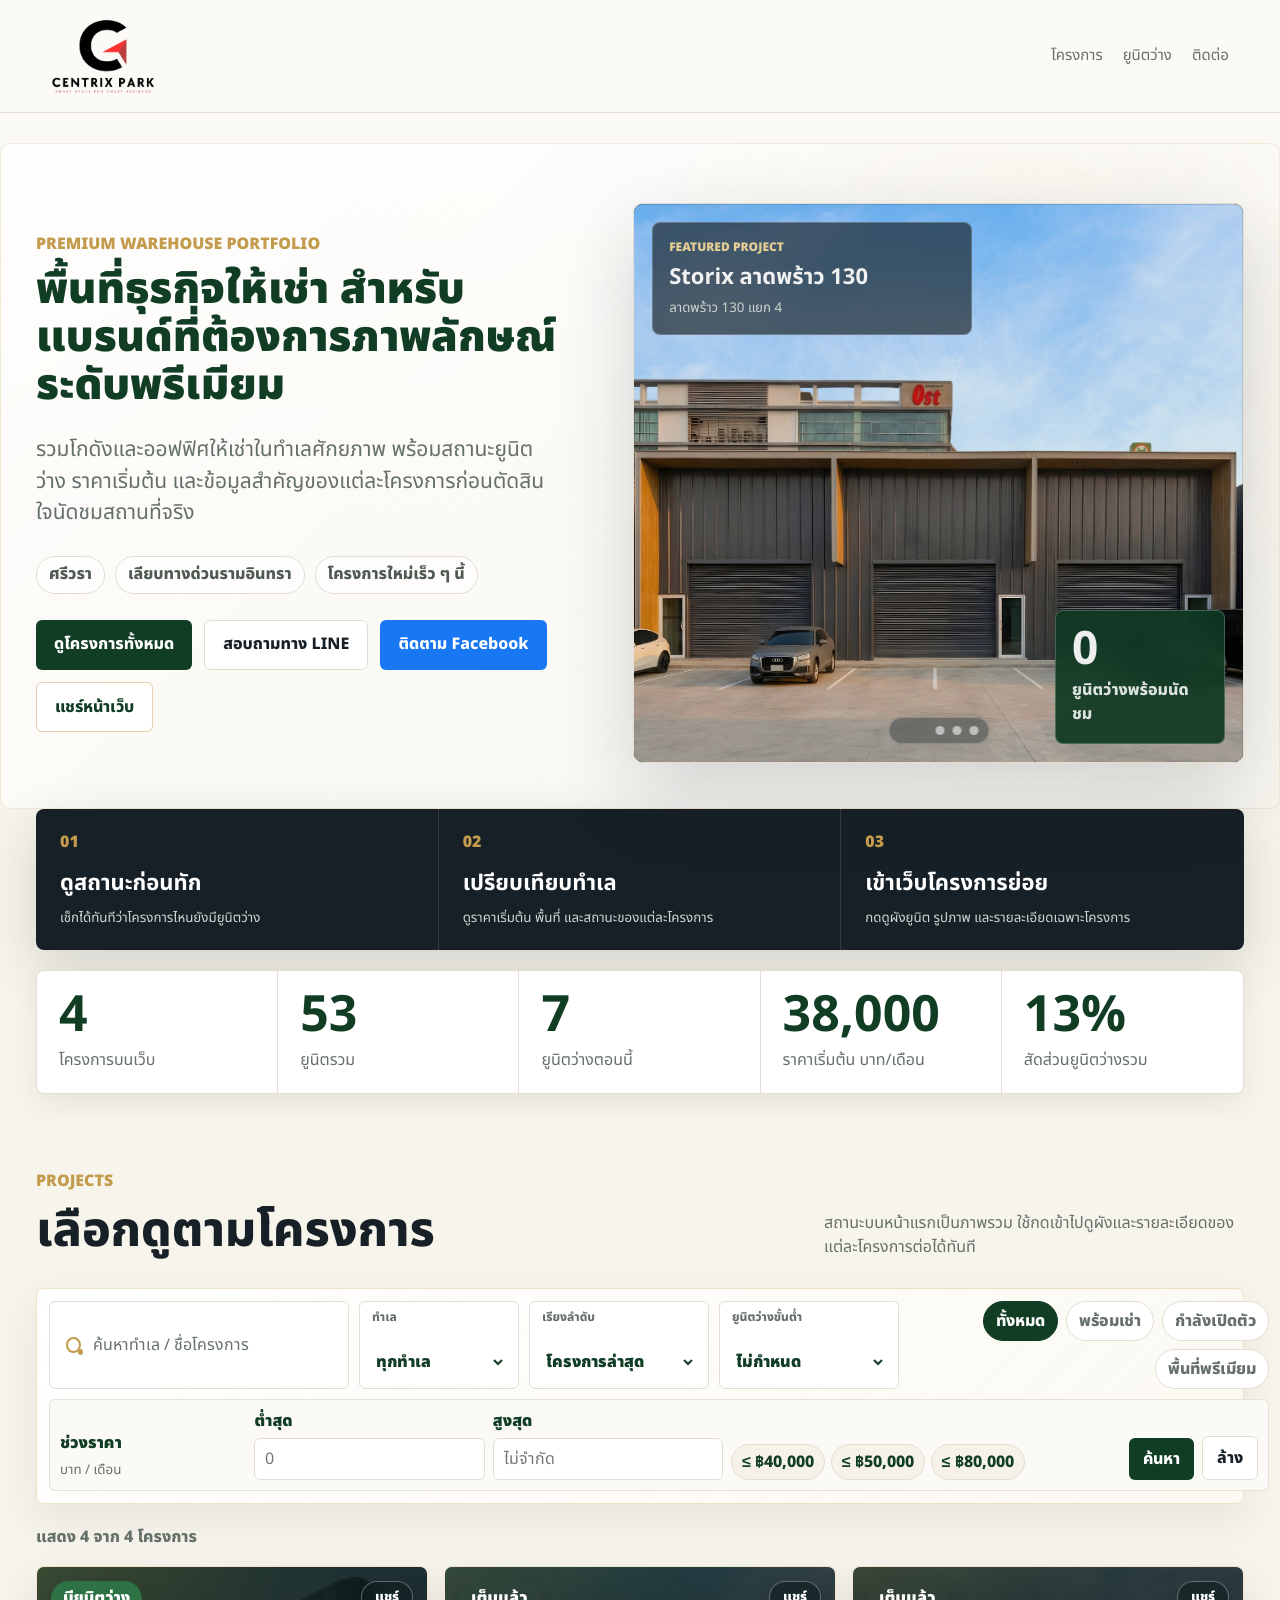
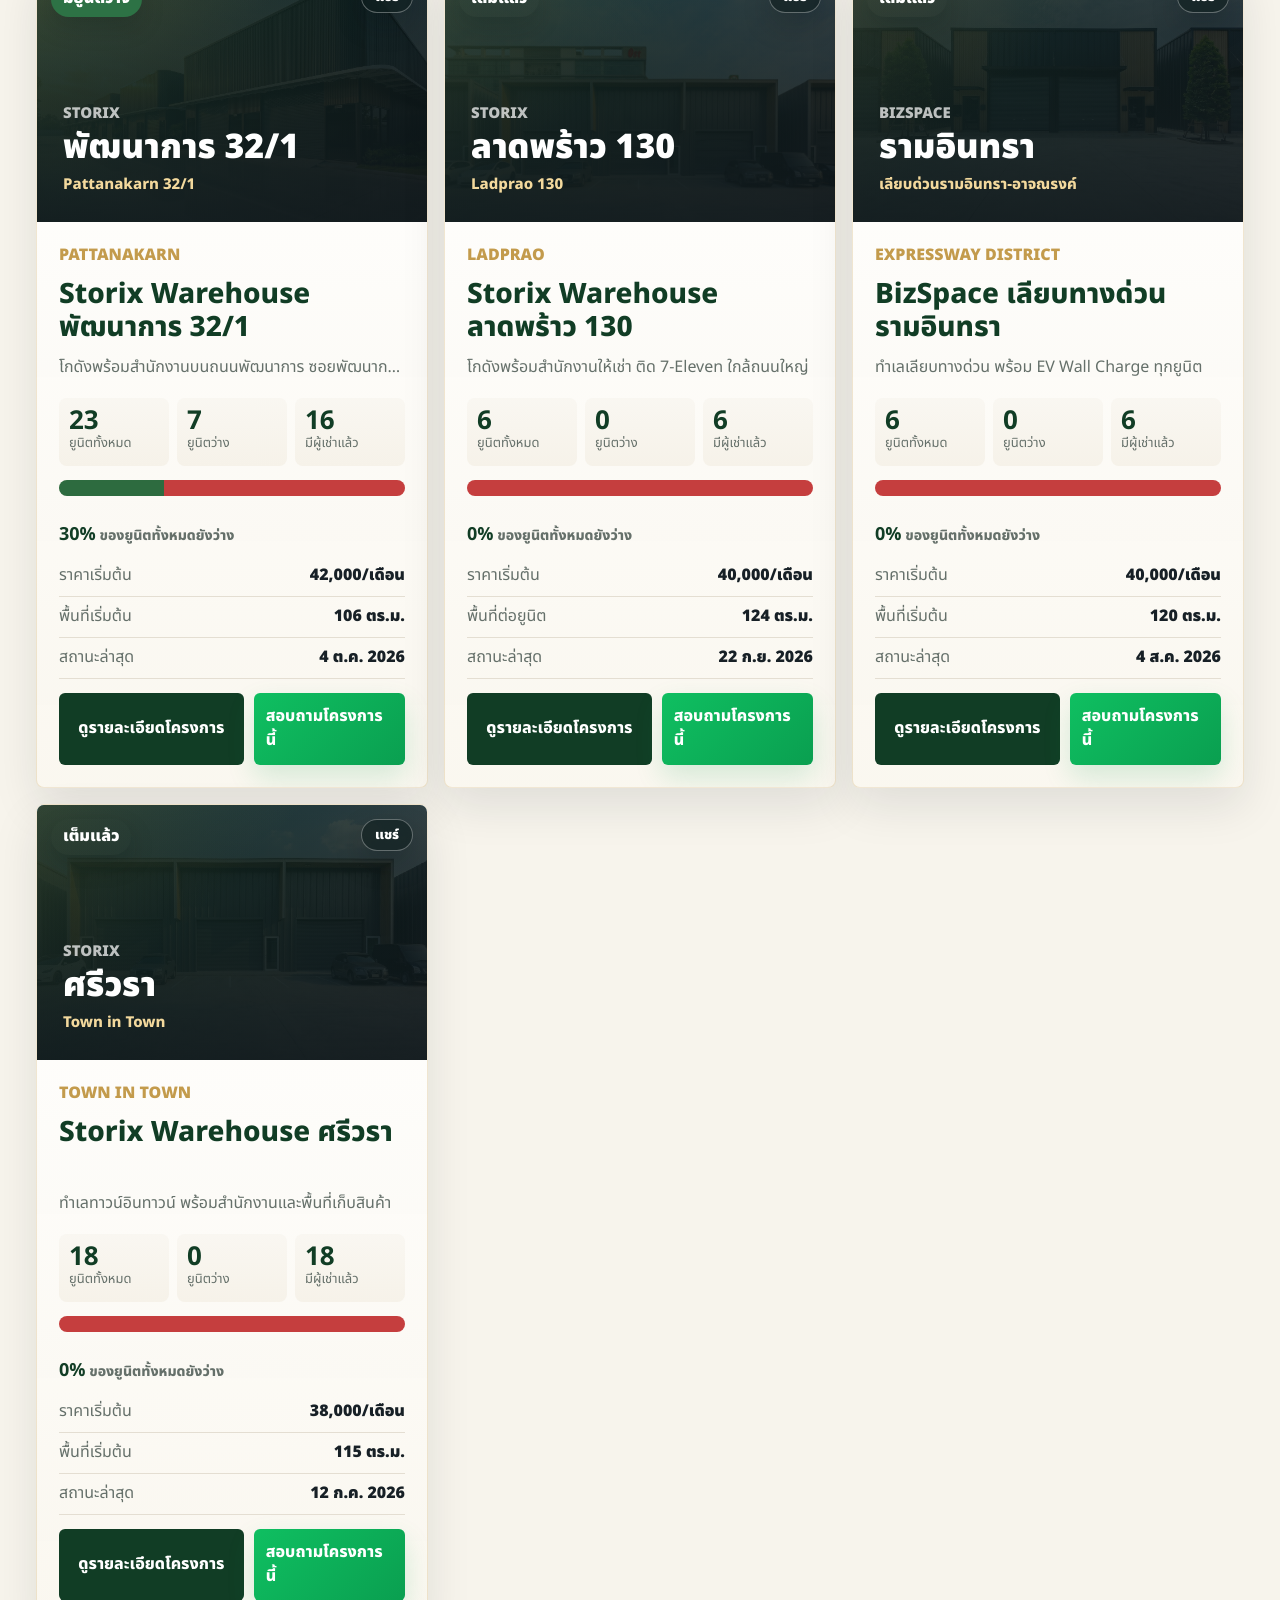
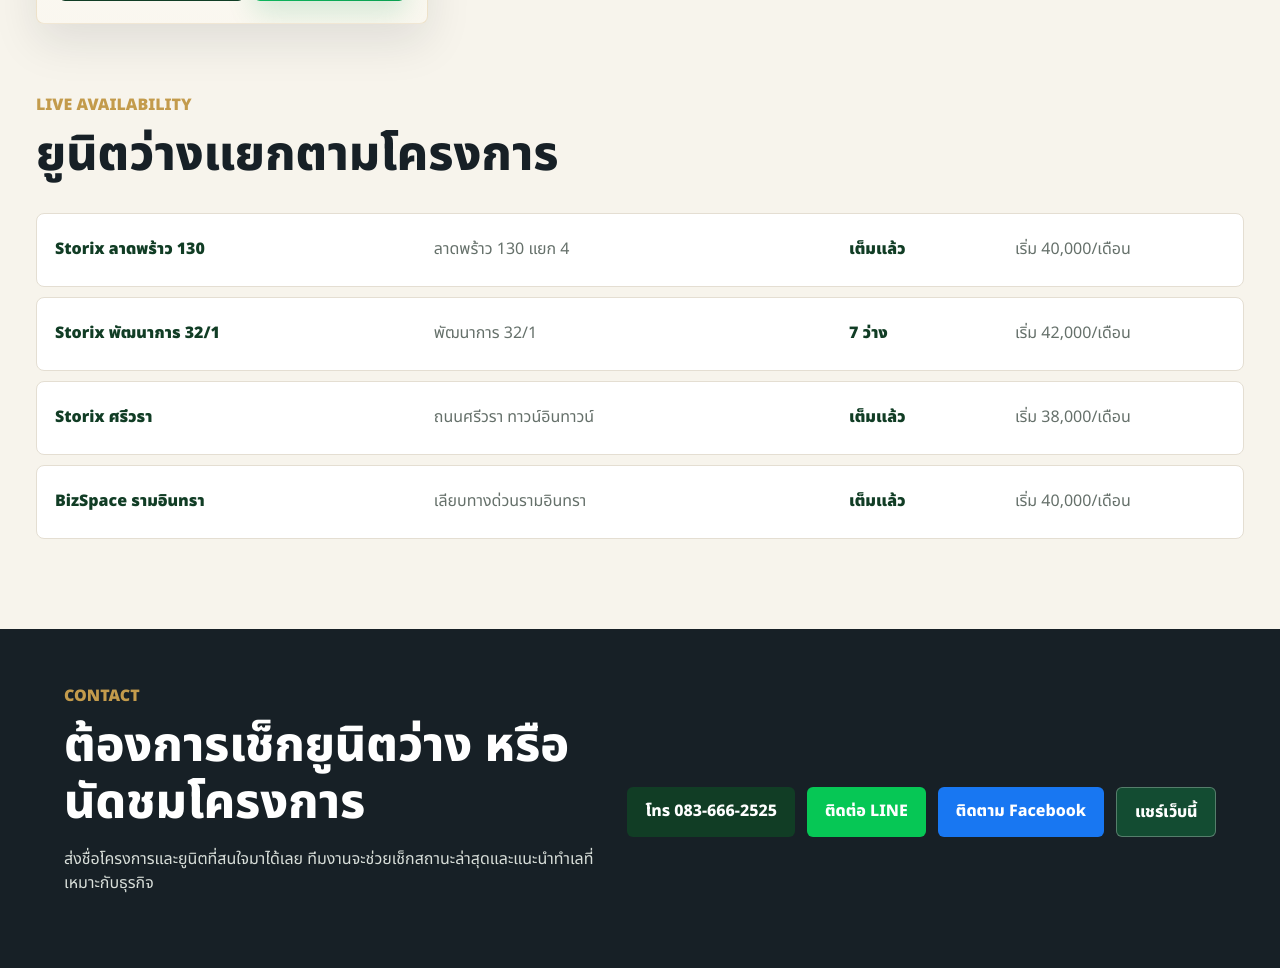
==== commit 7e1389c3: "Add files via upload" ====
--- a/index.html
+++ b/index.html
@@ -76,7 +76,7 @@
               <small>Pattanakarn 32/1</small>
             </span>
             <span class="home-hero-badge">
-              <strong>8</strong>
+              <strong>7</strong>
               <span>ยูนิตว่างพร้อมนัดชม</span>
             </span>
           </a>
@@ -141,7 +141,7 @@
           <span>ยูนิตรวม</span>
         </div>
         <div>
-          <strong data-home-stat="available-units">8</strong>
+          <strong data-home-stat="available-units">7</strong>
           <span>ยูนิตว่างตอนนี้</span>
         </div>
         <div>
@@ -149,7 +149,7 @@
           <span>ราคาเริ่มต้น บาท/เดือน</span>
         </div>
         <div>
-          <strong data-overall-availability>15%</strong>
+          <strong data-overall-availability>13%</strong>
           <span>สัดส่วนยูนิตว่างรวม</span>
         </div>
       </section>
@@ -266,7 +266,7 @@
               </div>
             </div>
           </article>
-          <article class="project-card project-card-compact reveal-on-scroll" data-project-card data-status="available premium" data-name="Storix Warehouse พัฒนาการ 32/1" data-brand="Storix" data-location="พัฒนาการ 32/1" data-location-key="pattanakarn" data-tags="โกดัง สำนักงาน ถนนพัฒนาการ ซอยพัฒนาการ 32/1 premium warehouse office" data-min-price="42000" data-area="106" data-total-units="23" data-available-units="8" data-updated-order="29">
+          <article class="project-card project-card-compact reveal-on-scroll" data-project-card data-status="available premium" data-name="Storix Warehouse พัฒนาการ 32/1" data-brand="Storix" data-location="พัฒนาการ 32/1" data-location-key="pattanakarn" data-tags="โกดัง สำนักงาน ถนนพัฒนาการ ซอยพัฒนาการ 32/1 premium warehouse office" data-min-price="42000" data-area="106" data-total-units="23" data-available-units="7" data-updated-order="30">
             <div class="project-cover-wrap">
               <a class="project-image project-cover phatthanakan-cover" href="storix-phatthanakan32-1/" aria-label="ดูโครงการ Storix พัฒนาการ 32/1">
                 <span class="project-status available">มียูนิตว่าง</span>
@@ -284,22 +284,22 @@
               </div>
               <div class="project-metrics" aria-label="สถานะ Storix พัฒนาการ 32/1">
                 <span><strong>23</strong>ยูนิตทั้งหมด</span>
-                <span><strong>8</strong>ยูนิตว่าง</span>
-                <span><strong>15</strong>มีผู้เช่าแล้ว</span>
+                <span><strong>7</strong>ยูนิตว่าง</span>
+                <span><strong>16</strong>มีผู้เช่าแล้ว</span>
               </div>
               <div class="availability-bar" aria-label="แถบสถานะยูนิต Storix พัฒนาการ 32/1">
-                <span class="bar available" style="--size: 8"></span>
-                <span class="bar reserved" style="--size: 15"></span>
-              </div>
-              <p class="availability-caption"><strong>35%</strong> ของยูนิตทั้งหมดยังว่าง</p>
+                <span class="bar available" style="--size: 7"></span>
+                <span class="bar reserved" style="--size: 16"></span>
+              </div>
+              <p class="availability-caption"><strong>30%</strong> ของยูนิตทั้งหมดยังว่าง</p>
               <dl class="project-facts">
                 <div><dt>ราคาเริ่มต้น</dt><dd>42,000/เดือน</dd></div>
                 <div><dt>พื้นที่เริ่มต้น</dt><dd>106 ตร.ม.</dd></div>
-                <div><dt>สถานะล่าสุด</dt><dd>3 ต.ค. 2026</dd></div>
+                <div><dt>สถานะล่าสุด</dt><dd>4 ต.ค. 2026</dd></div>
               </dl>
               <div class="project-actions">
                 <a class="button primary" href="storix-phatthanakan32-1/">ดูรายละเอียดโครงการ</a>
-                <a class="button line subtle" href="https://lin.ee/n7IwEYp" target="_blank" rel="noreferrer" data-line-message="สนใจสอบถามรายละเอียด Storix Warehouse พัฒนาการ 32/1 ราคาเริ่มต้น 42,000 บาท/เดือน ยูนิตว่าง 8 ยูนิต">สอบถามโครงการนี้</a>
+                <a class="button line subtle" href="https://lin.ee/n7IwEYp" target="_blank" rel="noreferrer" data-line-message="สนใจสอบถามรายละเอียด Storix Warehouse พัฒนาการ 32/1 ราคาเริ่มต้น 42,000 บาท/เดือน ยูนิตว่าง 7 ยูนิต">สอบถามโครงการนี้</a>
               </div>
             </div>
           </article>
@@ -403,7 +403,7 @@
           <a class="overview-row" href="storix-phatthanakan32-1/">
             <span class="overview-name">Storix พัฒนาการ 32/1</span>
             <span class="overview-location">พัฒนาการ 32/1</span>
-            <span class="overview-number">8 ว่าง</span>
+            <span class="overview-number">7 ว่าง</span>
             <span class="overview-price">เริ่ม 42,000/เดือน</span>
           </a>
           <a class="overview-row" href="storix-sriwara/">
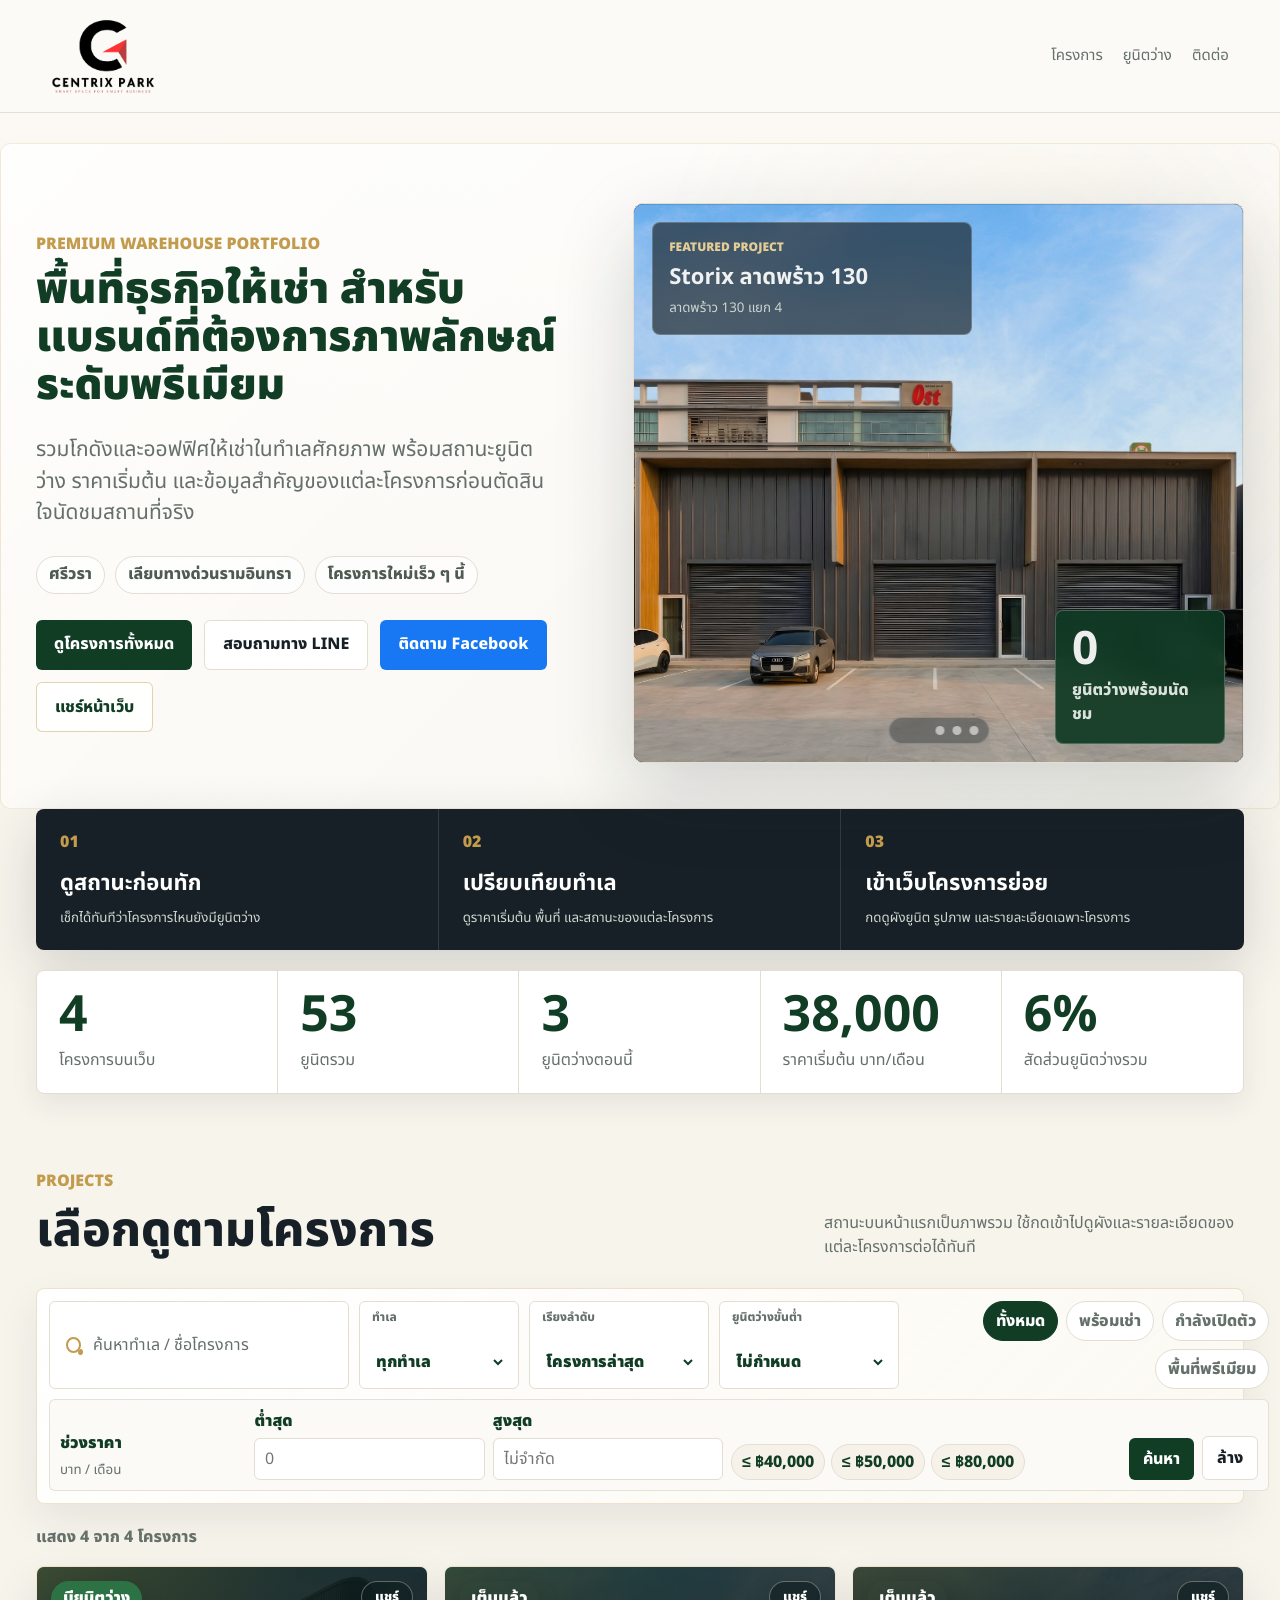
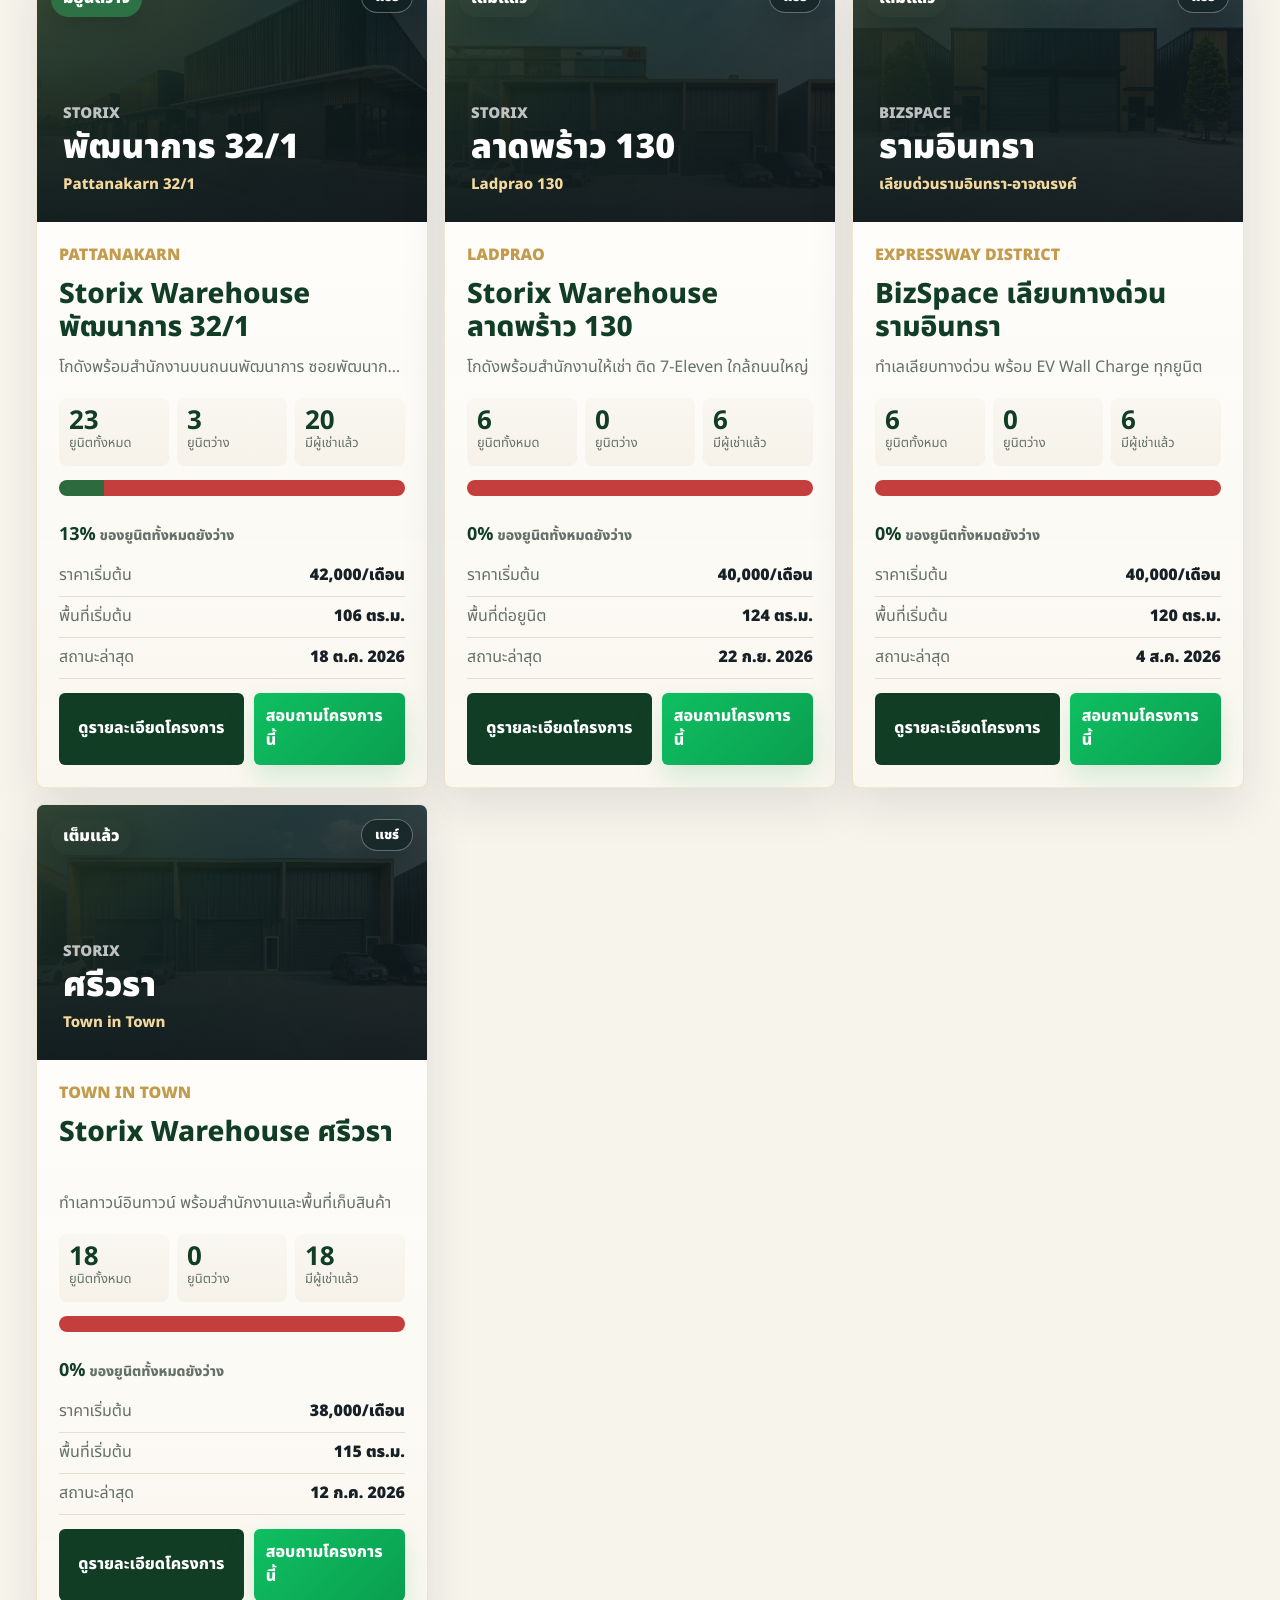
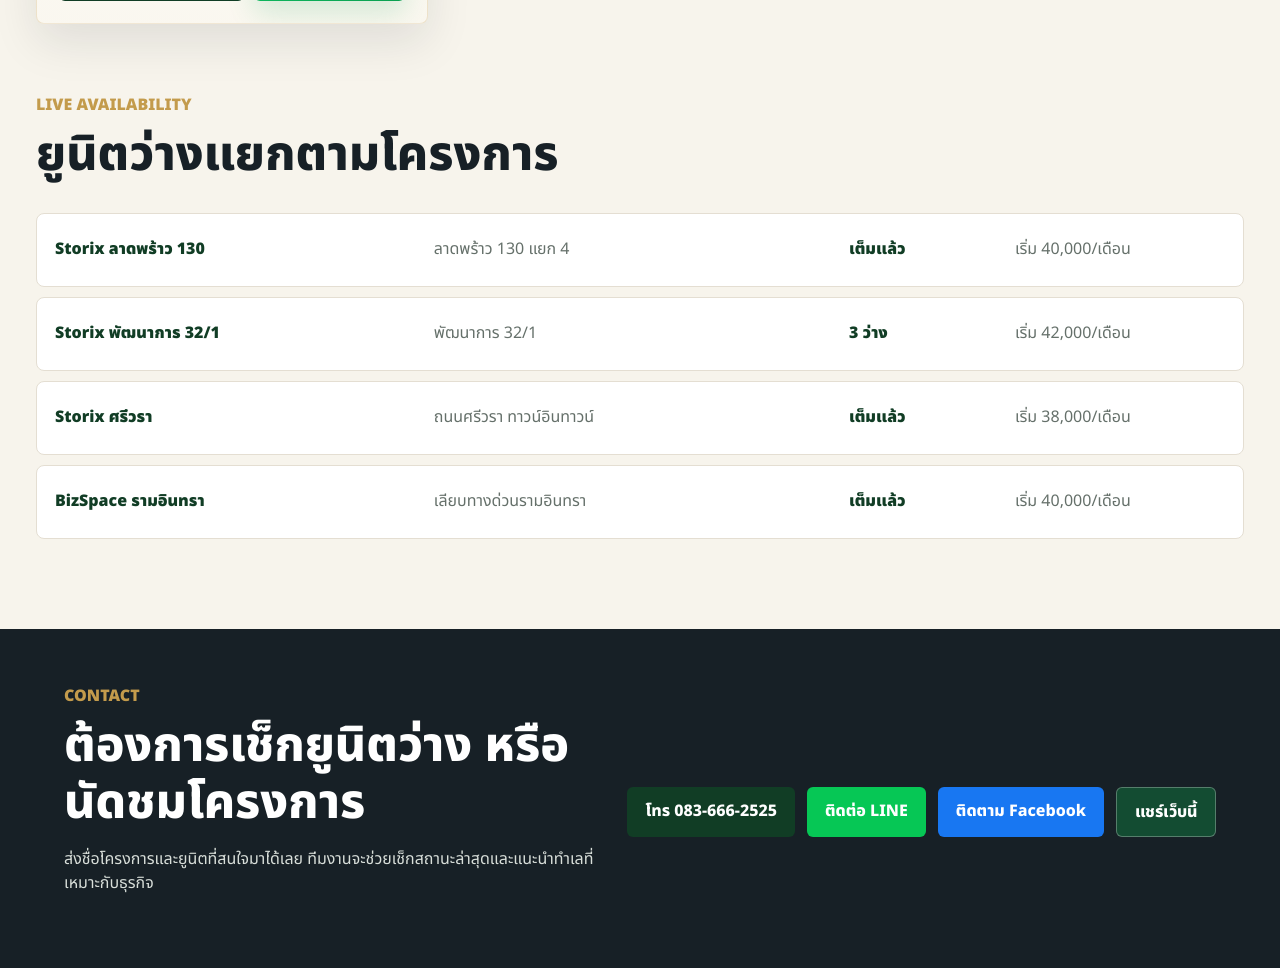
==== commit 2aef7680: "Add files via upload" ====
--- a/index.html
+++ b/index.html
@@ -76,7 +76,7 @@
               <small>Pattanakarn 32/1</small>
             </span>
             <span class="home-hero-badge">
-              <strong>7</strong>
+              <strong>3</strong>
               <span>ยูนิตว่างพร้อมนัดชม</span>
             </span>
           </a>
@@ -141,7 +141,7 @@
           <span>ยูนิตรวม</span>
         </div>
         <div>
-          <strong data-home-stat="available-units">7</strong>
+          <strong data-home-stat="available-units">3</strong>
           <span>ยูนิตว่างตอนนี้</span>
         </div>
         <div>
@@ -149,7 +149,7 @@
           <span>ราคาเริ่มต้น บาท/เดือน</span>
         </div>
         <div>
-          <strong data-overall-availability>13%</strong>
+          <strong data-overall-availability>6%</strong>
           <span>สัดส่วนยูนิตว่างรวม</span>
         </div>
       </section>
@@ -266,7 +266,7 @@
               </div>
             </div>
           </article>
-          <article class="project-card project-card-compact reveal-on-scroll" data-project-card data-status="available premium" data-name="Storix Warehouse พัฒนาการ 32/1" data-brand="Storix" data-location="พัฒนาการ 32/1" data-location-key="pattanakarn" data-tags="โกดัง สำนักงาน ถนนพัฒนาการ ซอยพัฒนาการ 32/1 premium warehouse office" data-min-price="42000" data-area="106" data-total-units="23" data-available-units="7" data-updated-order="30">
+          <article class="project-card project-card-compact reveal-on-scroll" data-project-card data-status="available premium" data-name="Storix Warehouse พัฒนาการ 32/1" data-brand="Storix" data-location="พัฒนาการ 32/1" data-location-key="pattanakarn" data-tags="โกดัง สำนักงาน ถนนพัฒนาการ ซอยพัฒนาการ 32/1 premium warehouse office" data-min-price="42000" data-area="106" data-total-units="23" data-available-units="3" data-updated-order="31">
             <div class="project-cover-wrap">
               <a class="project-image project-cover phatthanakan-cover" href="storix-phatthanakan32-1/" aria-label="ดูโครงการ Storix พัฒนาการ 32/1">
                 <span class="project-status available">มียูนิตว่าง</span>
@@ -284,22 +284,22 @@
               </div>
               <div class="project-metrics" aria-label="สถานะ Storix พัฒนาการ 32/1">
                 <span><strong>23</strong>ยูนิตทั้งหมด</span>
-                <span><strong>7</strong>ยูนิตว่าง</span>
-                <span><strong>16</strong>มีผู้เช่าแล้ว</span>
+                <span><strong>3</strong>ยูนิตว่าง</span>
+                <span><strong>20</strong>มีผู้เช่าแล้ว</span>
               </div>
               <div class="availability-bar" aria-label="แถบสถานะยูนิต Storix พัฒนาการ 32/1">
-                <span class="bar available" style="--size: 7"></span>
-                <span class="bar reserved" style="--size: 16"></span>
-              </div>
-              <p class="availability-caption"><strong>30%</strong> ของยูนิตทั้งหมดยังว่าง</p>
+                <span class="bar available" style="--size: 3"></span>
+                <span class="bar reserved" style="--size: 20"></span>
+              </div>
+              <p class="availability-caption"><strong>13%</strong> ของยูนิตทั้งหมดยังว่าง</p>
               <dl class="project-facts">
                 <div><dt>ราคาเริ่มต้น</dt><dd>42,000/เดือน</dd></div>
                 <div><dt>พื้นที่เริ่มต้น</dt><dd>106 ตร.ม.</dd></div>
-                <div><dt>สถานะล่าสุด</dt><dd>4 ต.ค. 2026</dd></div>
+                <div><dt>สถานะล่าสุด</dt><dd>18 ต.ค. 2026</dd></div>
               </dl>
               <div class="project-actions">
                 <a class="button primary" href="storix-phatthanakan32-1/">ดูรายละเอียดโครงการ</a>
-                <a class="button line subtle" href="https://lin.ee/n7IwEYp" target="_blank" rel="noreferrer" data-line-message="สนใจสอบถามรายละเอียด Storix Warehouse พัฒนาการ 32/1 ราคาเริ่มต้น 42,000 บาท/เดือน ยูนิตว่าง 7 ยูนิต">สอบถามโครงการนี้</a>
+                <a class="button line subtle" href="https://lin.ee/n7IwEYp" target="_blank" rel="noreferrer" data-line-message="สนใจสอบถามรายละเอียด Storix Warehouse พัฒนาการ 32/1 ราคาเริ่มต้น 42,000 บาท/เดือน ยูนิตว่าง 3 ยูนิต">สอบถามโครงการนี้</a>
               </div>
             </div>
           </article>
@@ -403,7 +403,7 @@
           <a class="overview-row" href="storix-phatthanakan32-1/">
             <span class="overview-name">Storix พัฒนาการ 32/1</span>
             <span class="overview-location">พัฒนาการ 32/1</span>
-            <span class="overview-number">7 ว่าง</span>
+            <span class="overview-number">3 ว่าง</span>
             <span class="overview-price">เริ่ม 42,000/เดือน</span>
           </a>
           <a class="overview-row" href="storix-sriwara/">
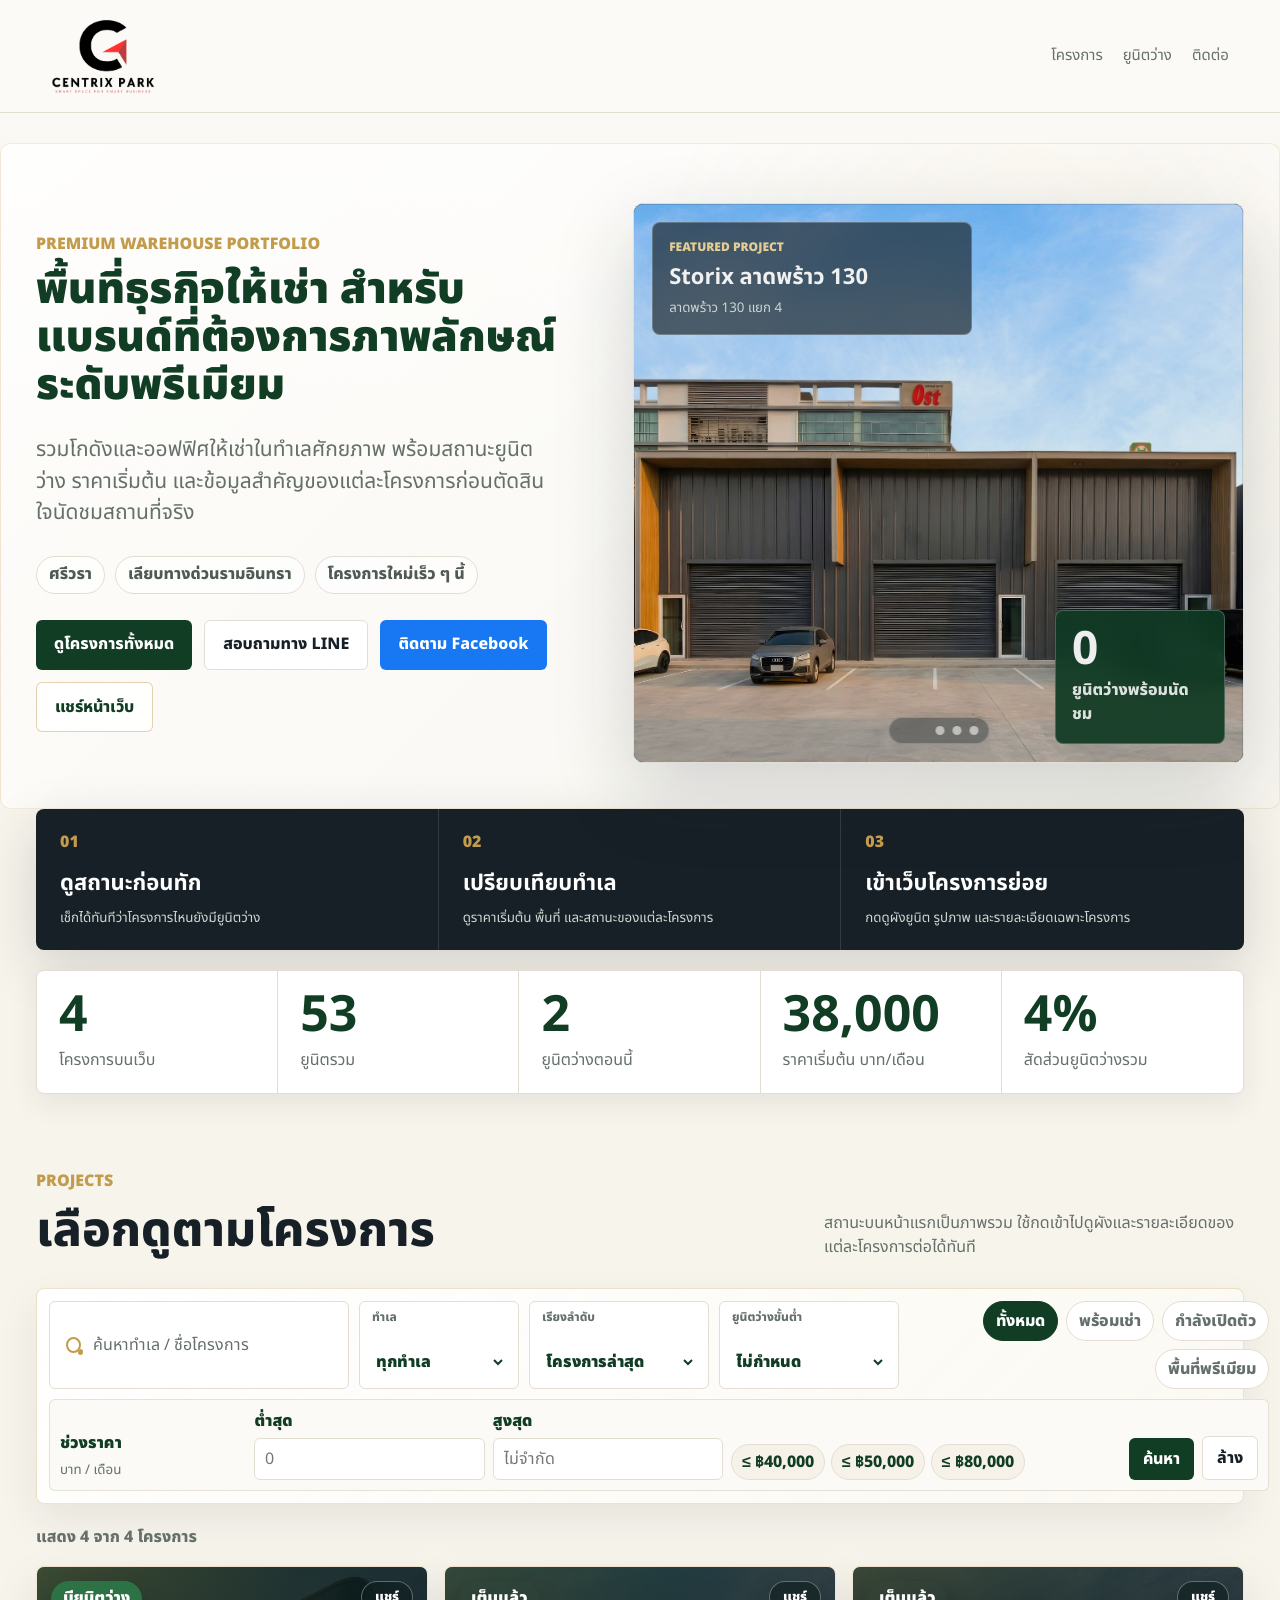
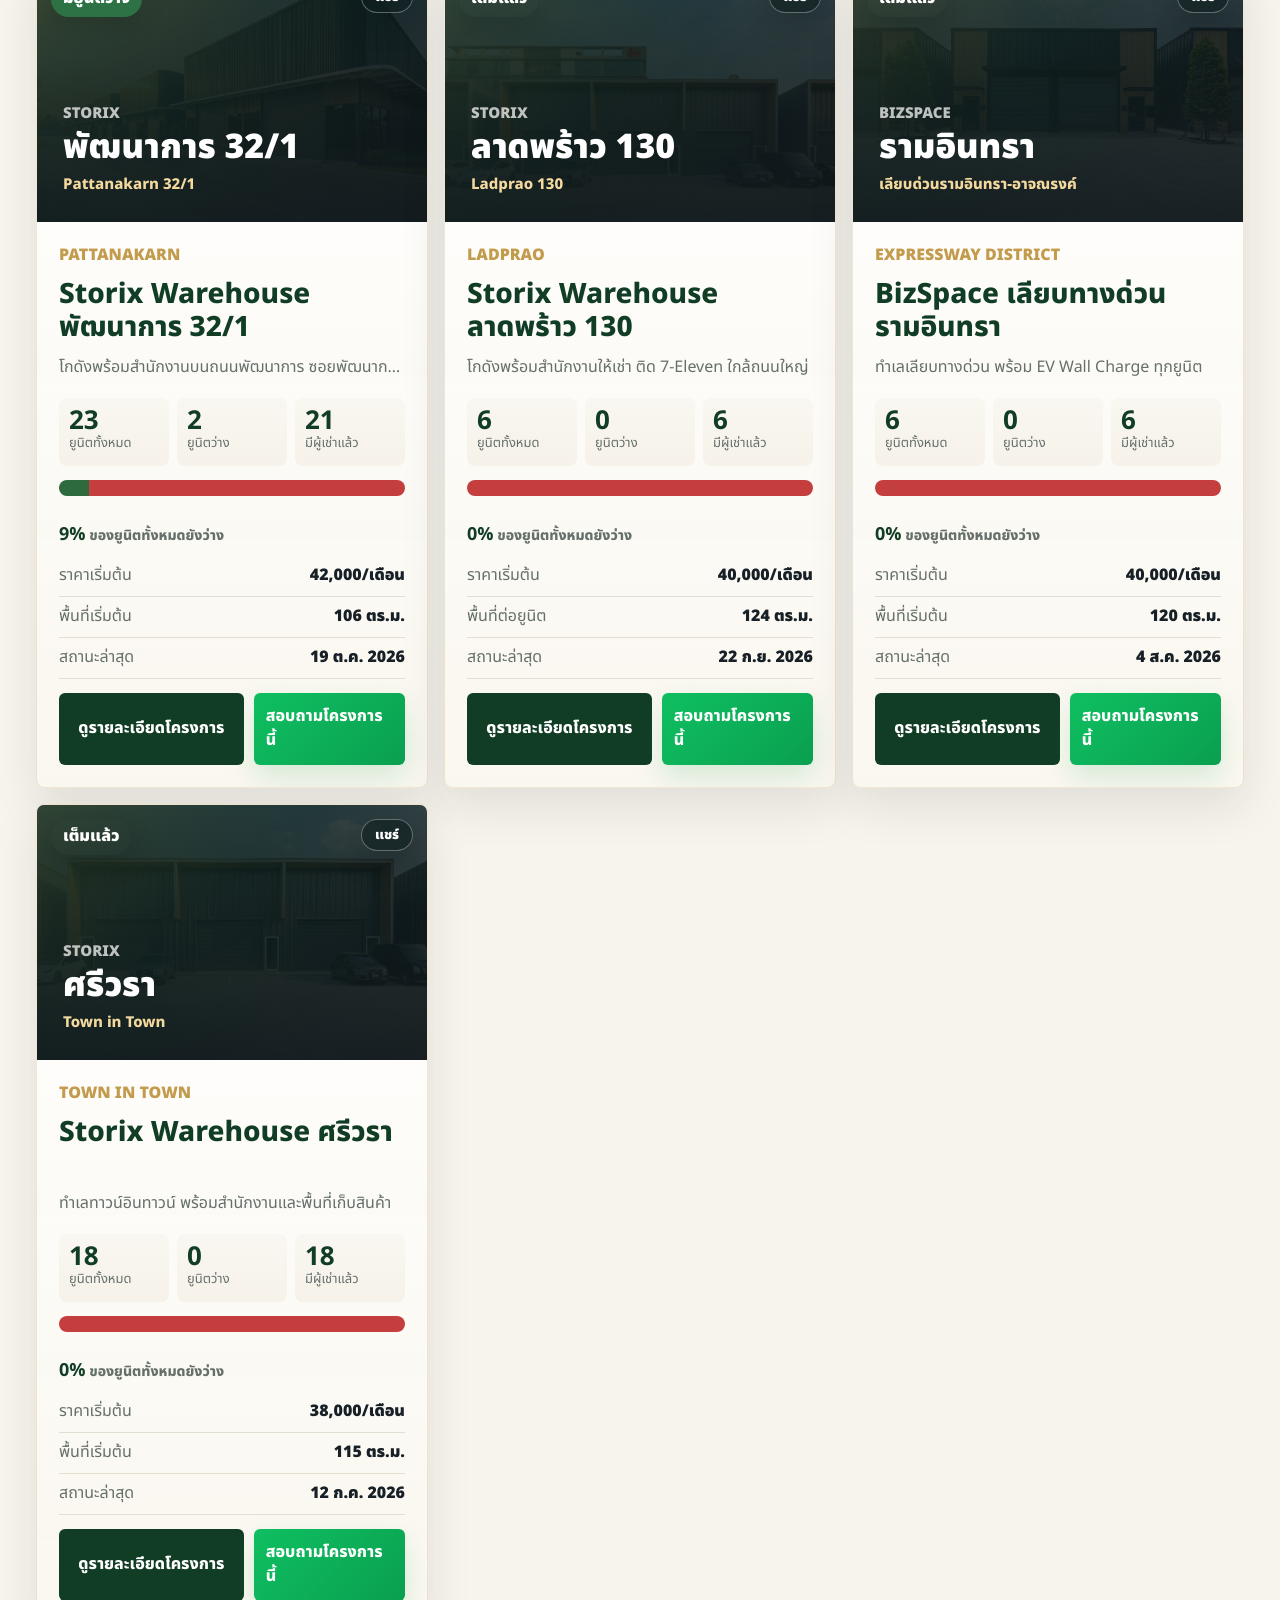
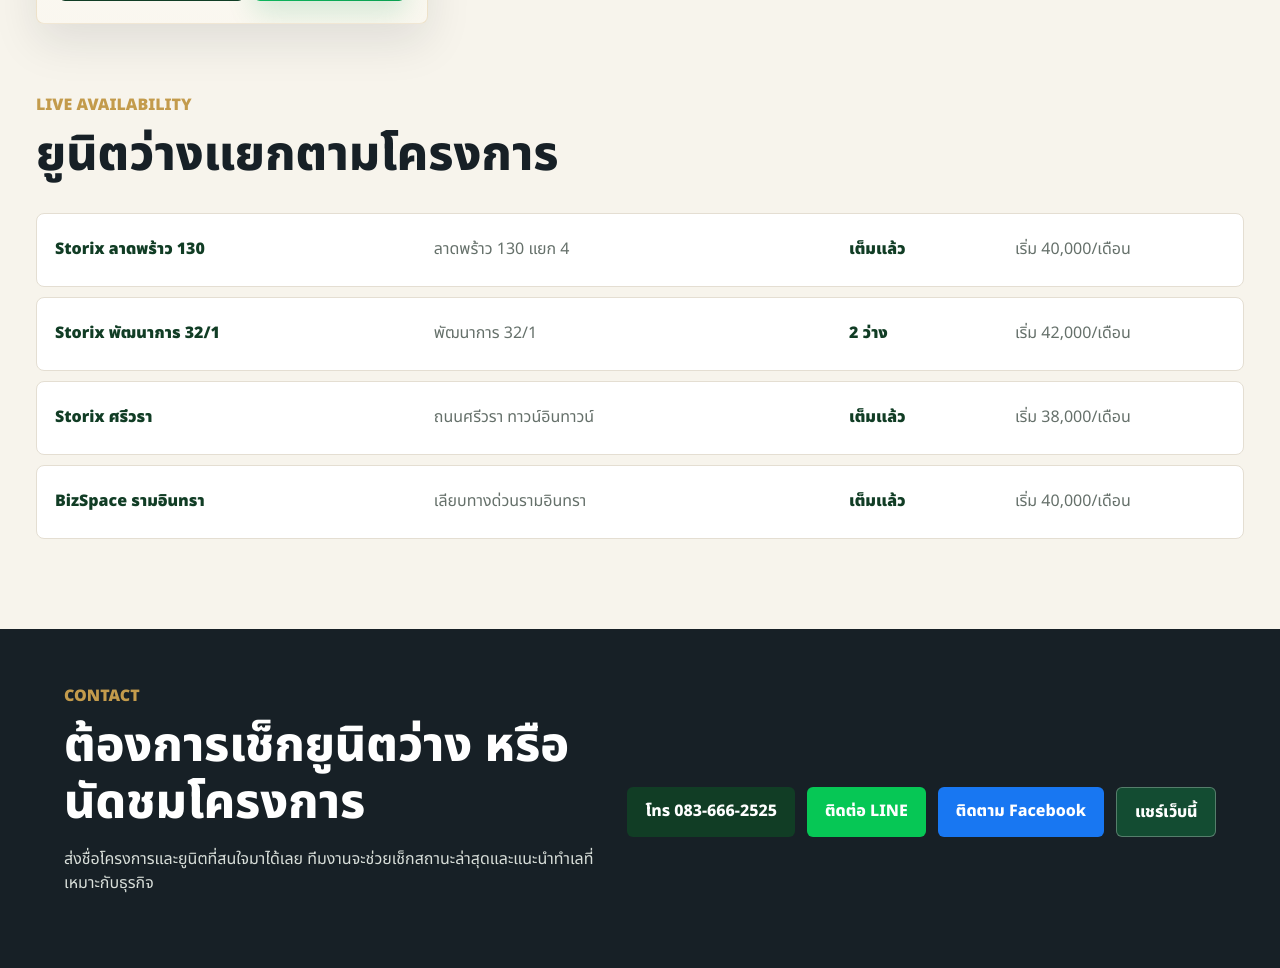
==== commit 9cedaf8d: "Add files via upload" ====
--- a/index.html
+++ b/index.html
@@ -76,7 +76,7 @@
               <small>Pattanakarn 32/1</small>
             </span>
             <span class="home-hero-badge">
-              <strong>3</strong>
+              <strong>2</strong>
               <span>ยูนิตว่างพร้อมนัดชม</span>
             </span>
           </a>
@@ -141,7 +141,7 @@
           <span>ยูนิตรวม</span>
         </div>
         <div>
-          <strong data-home-stat="available-units">3</strong>
+          <strong data-home-stat="available-units">2</strong>
           <span>ยูนิตว่างตอนนี้</span>
         </div>
         <div>
@@ -149,7 +149,7 @@
           <span>ราคาเริ่มต้น บาท/เดือน</span>
         </div>
         <div>
-          <strong data-overall-availability>6%</strong>
+          <strong data-overall-availability>4%</strong>
           <span>สัดส่วนยูนิตว่างรวม</span>
         </div>
       </section>
@@ -266,7 +266,7 @@
               </div>
             </div>
           </article>
-          <article class="project-card project-card-compact reveal-on-scroll" data-project-card data-status="available premium" data-name="Storix Warehouse พัฒนาการ 32/1" data-brand="Storix" data-location="พัฒนาการ 32/1" data-location-key="pattanakarn" data-tags="โกดัง สำนักงาน ถนนพัฒนาการ ซอยพัฒนาการ 32/1 premium warehouse office" data-min-price="42000" data-area="106" data-total-units="23" data-available-units="3" data-updated-order="31">
+          <article class="project-card project-card-compact reveal-on-scroll" data-project-card data-status="available premium" data-name="Storix Warehouse พัฒนาการ 32/1" data-brand="Storix" data-location="พัฒนาการ 32/1" data-location-key="pattanakarn" data-tags="โกดัง สำนักงาน ถนนพัฒนาการ ซอยพัฒนาการ 32/1 premium warehouse office" data-min-price="42000" data-area="106" data-total-units="23" data-available-units="2" data-updated-order="32">
             <div class="project-cover-wrap">
               <a class="project-image project-cover phatthanakan-cover" href="storix-phatthanakan32-1/" aria-label="ดูโครงการ Storix พัฒนาการ 32/1">
                 <span class="project-status available">มียูนิตว่าง</span>
@@ -284,22 +284,22 @@
               </div>
               <div class="project-metrics" aria-label="สถานะ Storix พัฒนาการ 32/1">
                 <span><strong>23</strong>ยูนิตทั้งหมด</span>
-                <span><strong>3</strong>ยูนิตว่าง</span>
-                <span><strong>20</strong>มีผู้เช่าแล้ว</span>
+                <span><strong>2</strong>ยูนิตว่าง</span>
+                <span><strong>21</strong>มีผู้เช่าแล้ว</span>
               </div>
               <div class="availability-bar" aria-label="แถบสถานะยูนิต Storix พัฒนาการ 32/1">
-                <span class="bar available" style="--size: 3"></span>
-                <span class="bar reserved" style="--size: 20"></span>
-              </div>
-              <p class="availability-caption"><strong>13%</strong> ของยูนิตทั้งหมดยังว่าง</p>
+                <span class="bar available" style="--size: 2"></span>
+                <span class="bar reserved" style="--size: 21"></span>
+              </div>
+              <p class="availability-caption"><strong>9%</strong> ของยูนิตทั้งหมดยังว่าง</p>
               <dl class="project-facts">
                 <div><dt>ราคาเริ่มต้น</dt><dd>42,000/เดือน</dd></div>
                 <div><dt>พื้นที่เริ่มต้น</dt><dd>106 ตร.ม.</dd></div>
-                <div><dt>สถานะล่าสุด</dt><dd>18 ต.ค. 2026</dd></div>
+                <div><dt>สถานะล่าสุด</dt><dd>19 ต.ค. 2026</dd></div>
               </dl>
               <div class="project-actions">
                 <a class="button primary" href="storix-phatthanakan32-1/">ดูรายละเอียดโครงการ</a>
-                <a class="button line subtle" href="https://lin.ee/n7IwEYp" target="_blank" rel="noreferrer" data-line-message="สนใจสอบถามรายละเอียด Storix Warehouse พัฒนาการ 32/1 ราคาเริ่มต้น 42,000 บาท/เดือน ยูนิตว่าง 3 ยูนิต">สอบถามโครงการนี้</a>
+                <a class="button line subtle" href="https://lin.ee/n7IwEYp" target="_blank" rel="noreferrer" data-line-message="สนใจสอบถามรายละเอียด Storix Warehouse พัฒนาการ 32/1 ราคาเริ่มต้น 42,000 บาท/เดือน ยูนิตว่าง 2 ยูนิต">สอบถามโครงการนี้</a>
               </div>
             </div>
           </article>
@@ -403,7 +403,7 @@
           <a class="overview-row" href="storix-phatthanakan32-1/">
             <span class="overview-name">Storix พัฒนาการ 32/1</span>
             <span class="overview-location">พัฒนาการ 32/1</span>
-            <span class="overview-number">3 ว่าง</span>
+            <span class="overview-number">2 ว่าง</span>
             <span class="overview-price">เริ่ม 42,000/เดือน</span>
           </a>
           <a class="overview-row" href="storix-sriwara/">
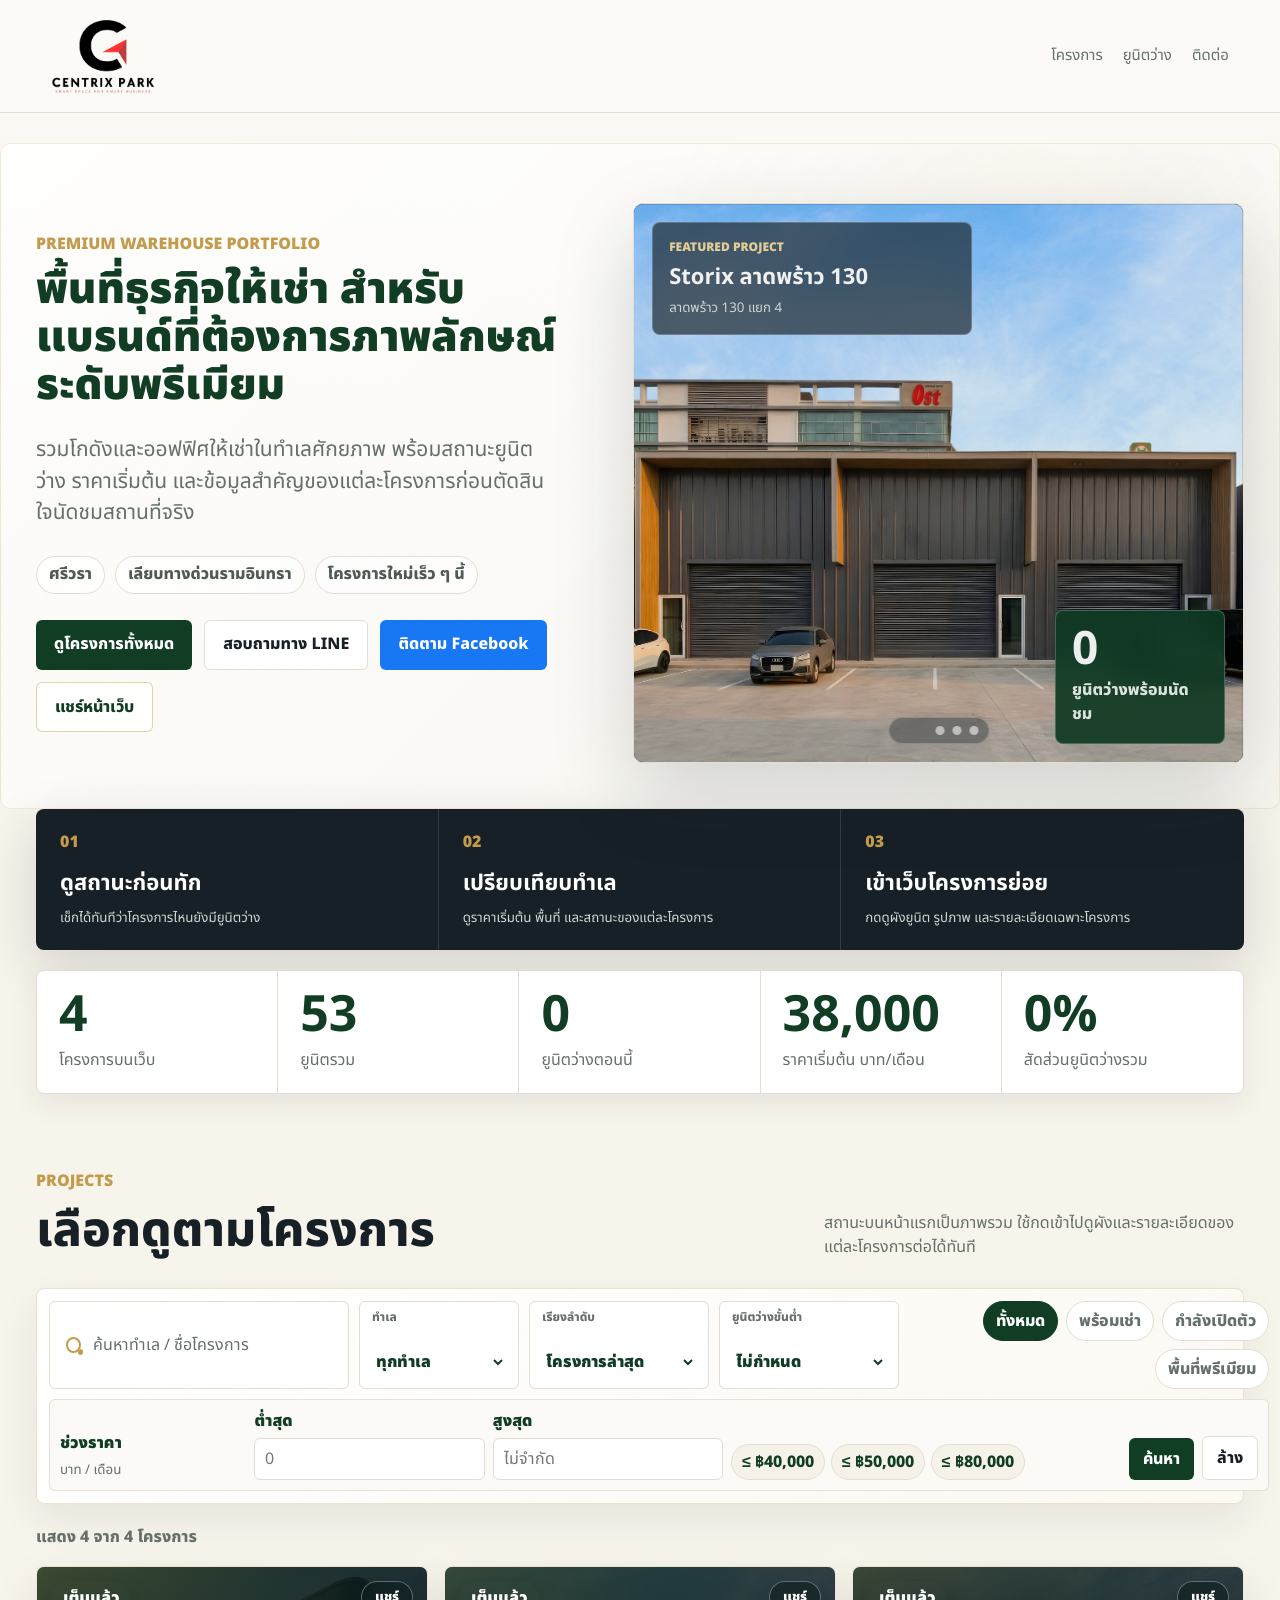
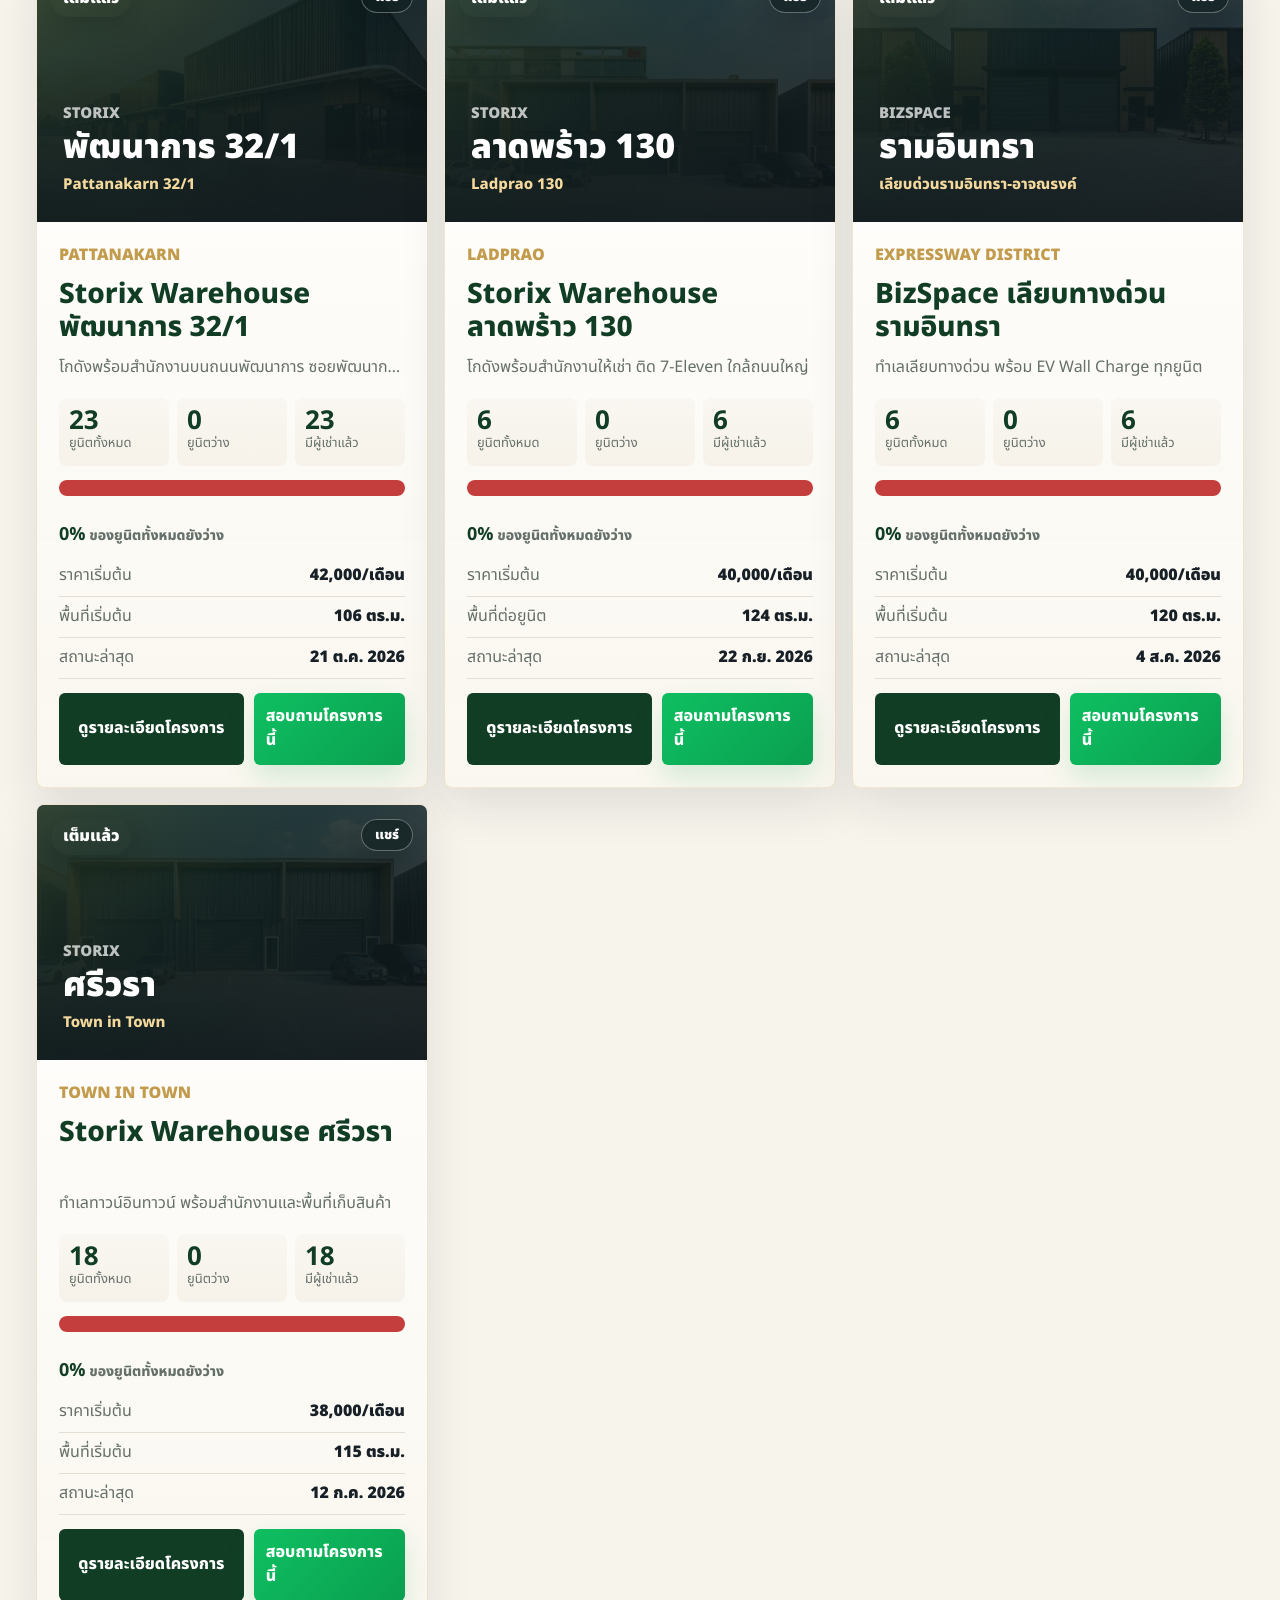
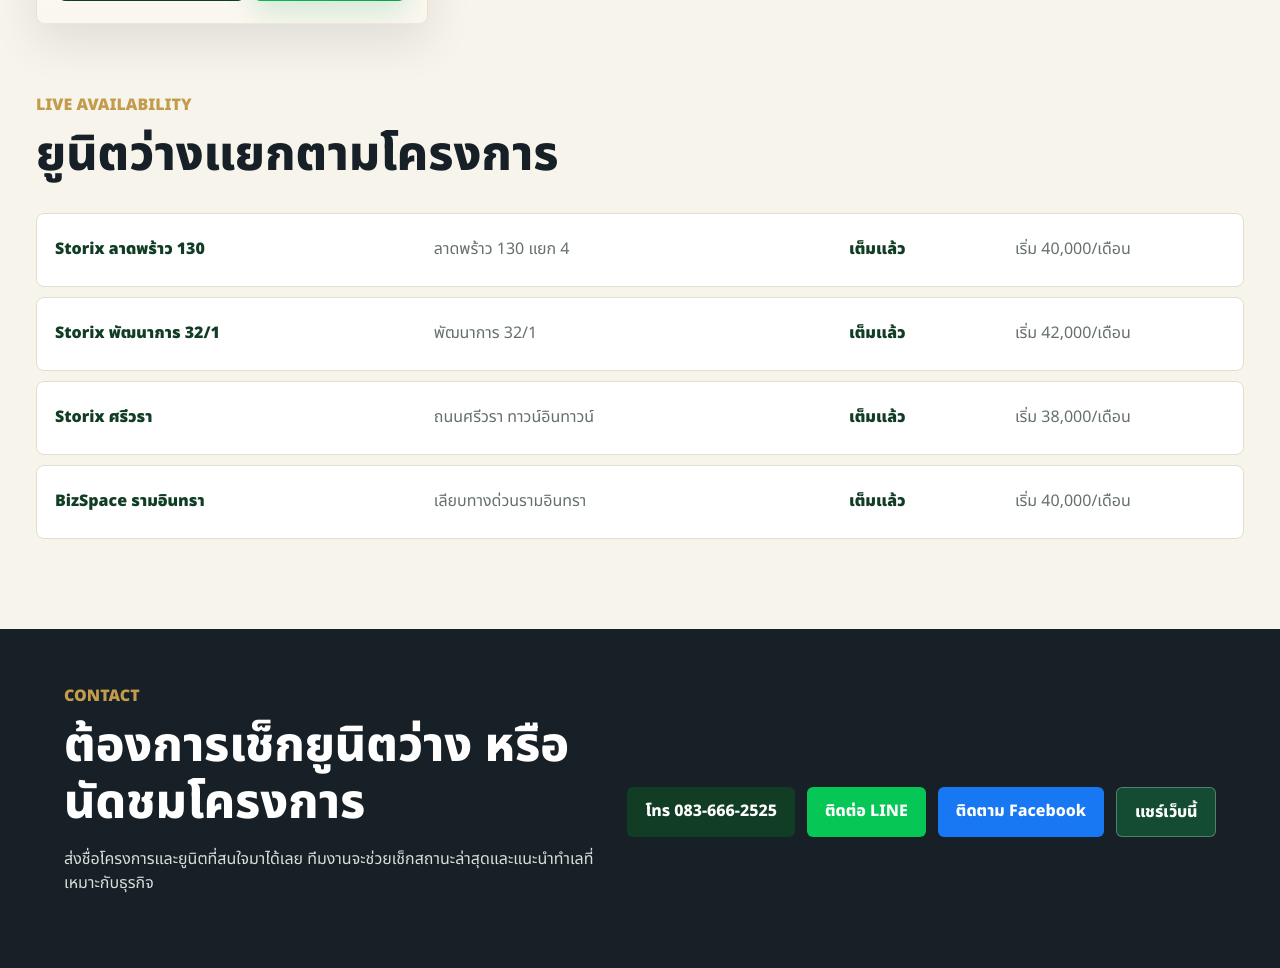
==== commit 7ab6b17e: "Add files via upload" ====
--- a/index.html
+++ b/index.html
@@ -76,7 +76,7 @@
               <small>Pattanakarn 32/1</small>
             </span>
             <span class="home-hero-badge">
-              <strong>2</strong>
+              <strong>0</strong>
               <span>ยูนิตว่างพร้อมนัดชม</span>
             </span>
           </a>
@@ -141,7 +141,7 @@
           <span>ยูนิตรวม</span>
         </div>
         <div>
-          <strong data-home-stat="available-units">2</strong>
+          <strong data-home-stat="available-units">0</strong>
           <span>ยูนิตว่างตอนนี้</span>
         </div>
         <div>
@@ -149,7 +149,7 @@
           <span>ราคาเริ่มต้น บาท/เดือน</span>
         </div>
         <div>
-          <strong data-overall-availability>4%</strong>
+          <strong data-overall-availability>0%</strong>
           <span>สัดส่วนยูนิตว่างรวม</span>
         </div>
       </section>
@@ -266,10 +266,10 @@
               </div>
             </div>
           </article>
-          <article class="project-card project-card-compact reveal-on-scroll" data-project-card data-status="available premium" data-name="Storix Warehouse พัฒนาการ 32/1" data-brand="Storix" data-location="พัฒนาการ 32/1" data-location-key="pattanakarn" data-tags="โกดัง สำนักงาน ถนนพัฒนาการ ซอยพัฒนาการ 32/1 premium warehouse office" data-min-price="42000" data-area="106" data-total-units="23" data-available-units="2" data-updated-order="32">
+          <article class="project-card project-card-compact reveal-on-scroll" data-project-card data-status="leased premium" data-name="Storix Warehouse พัฒนาการ 32/1" data-brand="Storix" data-location="พัฒนาการ 32/1" data-location-key="pattanakarn" data-tags="โกดัง สำนักงาน ถนนพัฒนาการ ซอยพัฒนาการ 32/1 premium warehouse office เต็มแล้ว มีผู้เช่าแล้ว" data-min-price="42000" data-area="106" data-total-units="23" data-available-units="0" data-updated-order="33">
             <div class="project-cover-wrap">
               <a class="project-image project-cover phatthanakan-cover" href="storix-phatthanakan32-1/" aria-label="ดูโครงการ Storix พัฒนาการ 32/1">
-                <span class="project-status available">มียูนิตว่าง</span>
+                <span class="project-status leased">เต็มแล้ว</span>
                 <span class="project-cover-brand">Storix</span>
                 <strong>พัฒนาการ 32/1</strong>
                 <small>Pattanakarn 32/1</small>
@@ -284,22 +284,22 @@
               </div>
               <div class="project-metrics" aria-label="สถานะ Storix พัฒนาการ 32/1">
                 <span><strong>23</strong>ยูนิตทั้งหมด</span>
-                <span><strong>2</strong>ยูนิตว่าง</span>
-                <span><strong>21</strong>มีผู้เช่าแล้ว</span>
+                <span><strong>0</strong>ยูนิตว่าง</span>
+                <span><strong>23</strong>มีผู้เช่าแล้ว</span>
               </div>
               <div class="availability-bar" aria-label="แถบสถานะยูนิต Storix พัฒนาการ 32/1">
-                <span class="bar available" style="--size: 2"></span>
-                <span class="bar reserved" style="--size: 21"></span>
-              </div>
-              <p class="availability-caption"><strong>9%</strong> ของยูนิตทั้งหมดยังว่าง</p>
+                <span class="bar available" style="--size: 0"></span>
+                <span class="bar reserved" style="--size: 23"></span>
+              </div>
+              <p class="availability-caption"><strong>0%</strong> ของยูนิตทั้งหมดยังว่าง</p>
               <dl class="project-facts">
                 <div><dt>ราคาเริ่มต้น</dt><dd>42,000/เดือน</dd></div>
                 <div><dt>พื้นที่เริ่มต้น</dt><dd>106 ตร.ม.</dd></div>
-                <div><dt>สถานะล่าสุด</dt><dd>19 ต.ค. 2026</dd></div>
+                <div><dt>สถานะล่าสุด</dt><dd>21 ต.ค. 2026</dd></div>
               </dl>
               <div class="project-actions">
                 <a class="button primary" href="storix-phatthanakan32-1/">ดูรายละเอียดโครงการ</a>
-                <a class="button line subtle" href="https://lin.ee/n7IwEYp" target="_blank" rel="noreferrer" data-line-message="สนใจสอบถามรายละเอียด Storix Warehouse พัฒนาการ 32/1 ราคาเริ่มต้น 42,000 บาท/เดือน ยูนิตว่าง 2 ยูนิต">สอบถามโครงการนี้</a>
+                <a class="button line subtle" href="https://lin.ee/n7IwEYp" target="_blank" rel="noreferrer" data-line-message="สนใจสอบถามรายละเอียด Storix Warehouse พัฒนาการ 32/1 ราคาเริ่มต้น 42,000 บาท/เดือน ตอนนี้มีผู้เช่าเต็มแล้ว ขนาด 106 ตร.ม.">สอบถามโครงการนี้</a>
               </div>
             </div>
           </article>
@@ -403,7 +403,7 @@
           <a class="overview-row" href="storix-phatthanakan32-1/">
             <span class="overview-name">Storix พัฒนาการ 32/1</span>
             <span class="overview-location">พัฒนาการ 32/1</span>
-            <span class="overview-number">2 ว่าง</span>
+            <span class="overview-number">เต็มแล้ว</span>
             <span class="overview-price">เริ่ม 42,000/เดือน</span>
           </a>
           <a class="overview-row" href="storix-sriwara/">
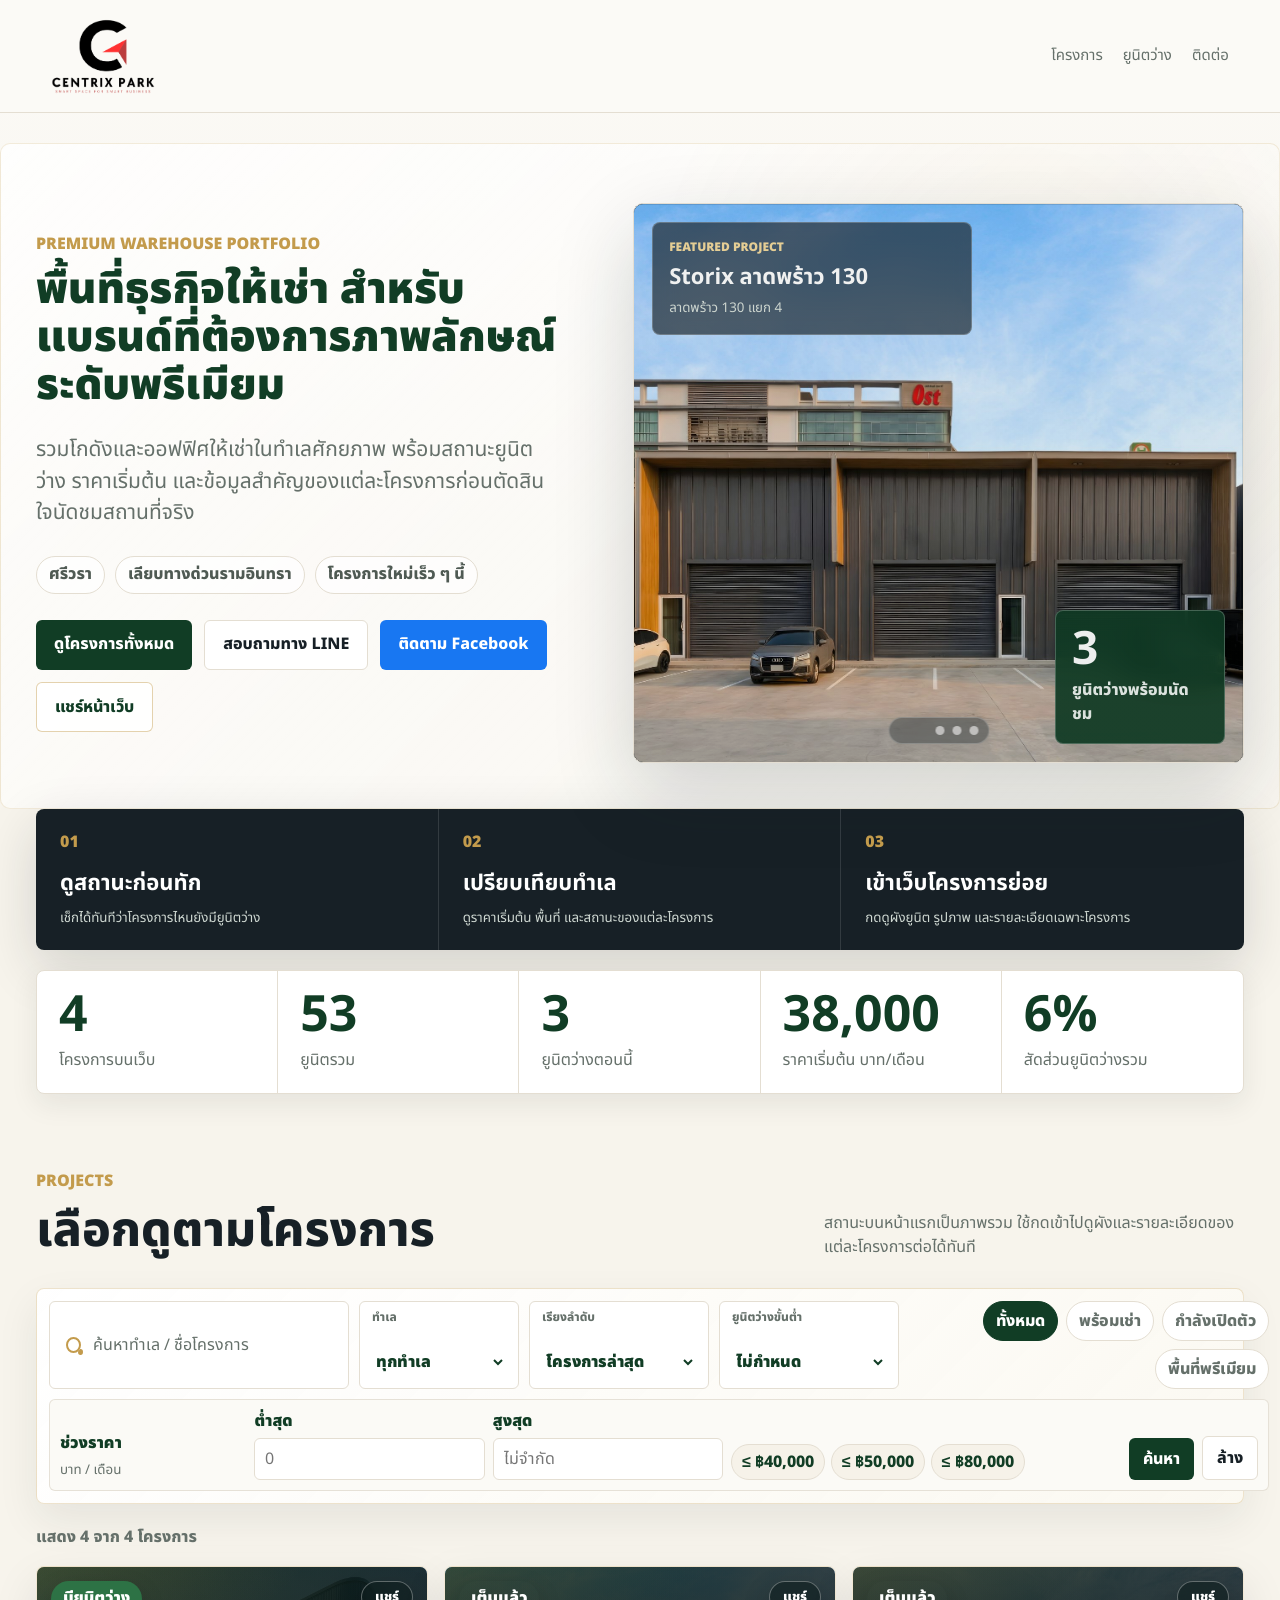
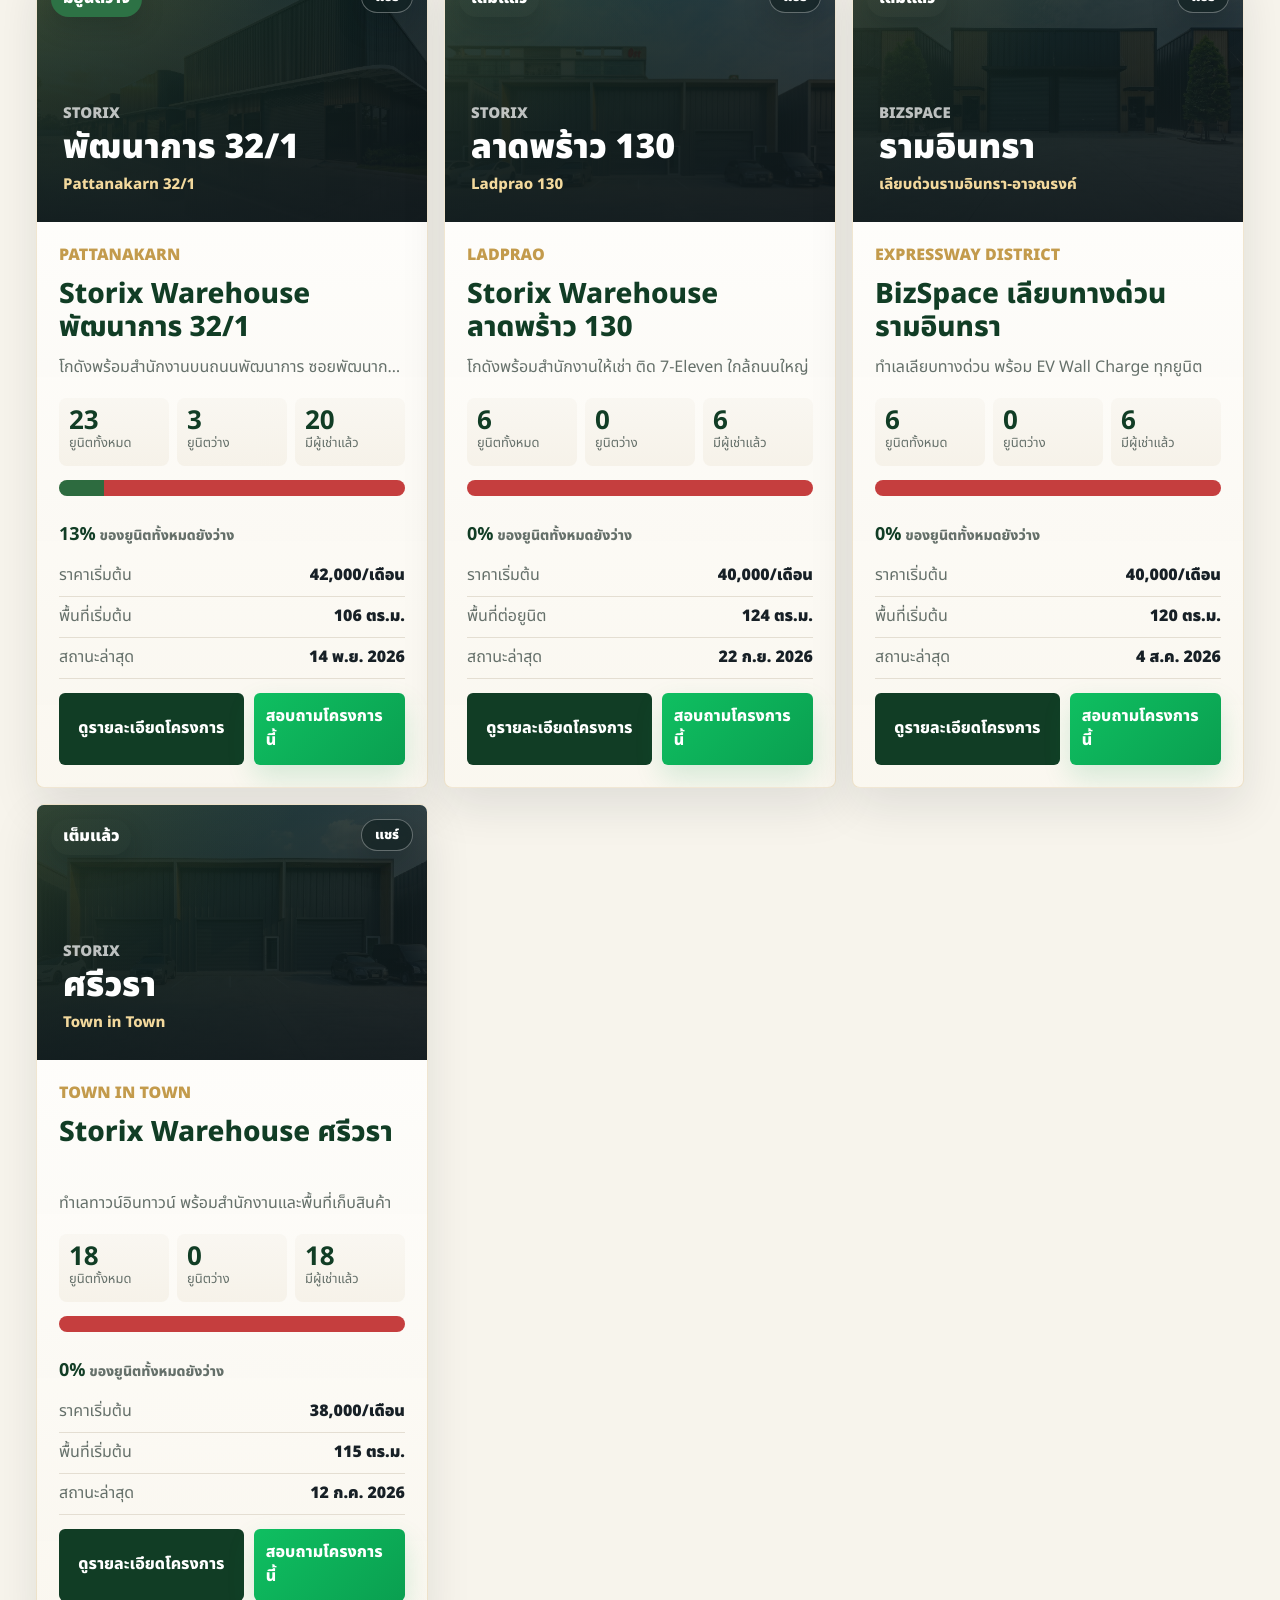
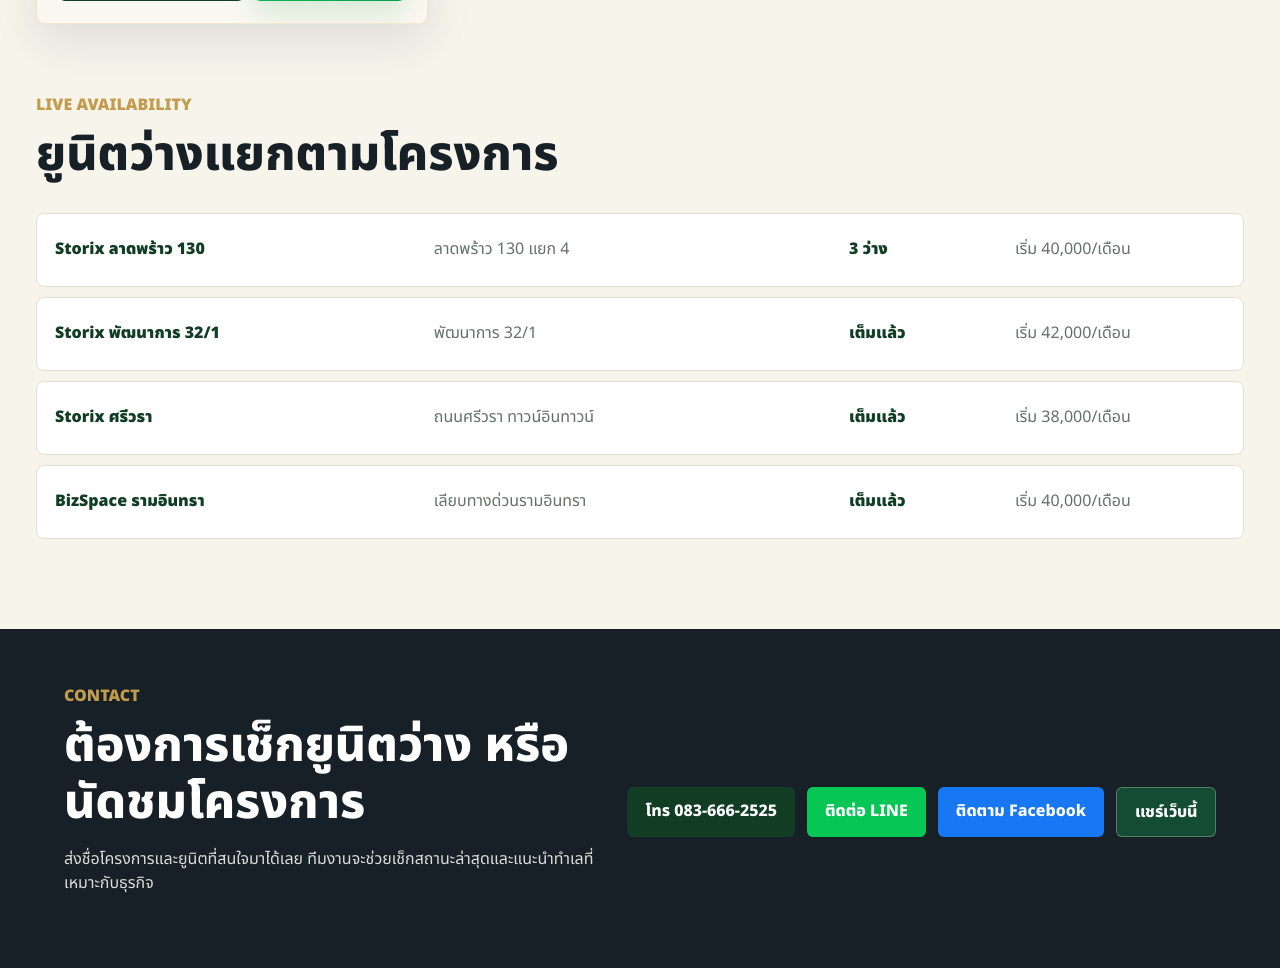
==== commit 5fb0e929: "Add files via upload" ====
--- a/index.html
+++ b/index.html
@@ -64,7 +64,7 @@
               <small>ลาดพร้าว 130 แยก 4</small>
             </span>
             <span class="home-hero-badge">
-              <strong>0</strong>
+              <strong>3</strong>
               <span>ยูนิตว่างพร้อมนัดชม</span>
             </span>
           </a>
@@ -141,7 +141,7 @@
           <span>ยูนิตรวม</span>
         </div>
         <div>
-          <strong data-home-stat="available-units">0</strong>
+          <strong data-home-stat="available-units">3</strong>
           <span>ยูนิตว่างตอนนี้</span>
         </div>
         <div>
@@ -149,7 +149,7 @@
           <span>ราคาเริ่มต้น บาท/เดือน</span>
         </div>
         <div>
-          <strong data-overall-availability>0%</strong>
+          <strong data-overall-availability>6%</strong>
           <span>สัดส่วนยูนิตว่างรวม</span>
         </div>
       </section>
@@ -266,10 +266,10 @@
               </div>
             </div>
           </article>
-          <article class="project-card project-card-compact reveal-on-scroll" data-project-card data-status="leased premium" data-name="Storix Warehouse พัฒนาการ 32/1" data-brand="Storix" data-location="พัฒนาการ 32/1" data-location-key="pattanakarn" data-tags="โกดัง สำนักงาน ถนนพัฒนาการ ซอยพัฒนาการ 32/1 premium warehouse office เต็มแล้ว มีผู้เช่าแล้ว" data-min-price="42000" data-area="106" data-total-units="23" data-available-units="0" data-updated-order="33">
+          <article class="project-card project-card-compact reveal-on-scroll" data-project-card data-status="available premium" data-name="Storix Warehouse พัฒนาการ 32/1" data-brand="Storix" data-location="พัฒนาการ 32/1" data-location-key="pattanakarn" data-tags="โกดัง สำนักงาน ถนนพัฒนาการ ซอยพัฒนาการ 32/1 premium warehouse office" data-min-price="42000" data-area="106" data-total-units="23" data-available-units="3" data-updated-order="34">
             <div class="project-cover-wrap">
               <a class="project-image project-cover phatthanakan-cover" href="storix-phatthanakan32-1/" aria-label="ดูโครงการ Storix พัฒนาการ 32/1">
-                <span class="project-status leased">เต็มแล้ว</span>
+                <span class="project-status available">มียูนิตว่าง</span>
                 <span class="project-cover-brand">Storix</span>
                 <strong>พัฒนาการ 32/1</strong>
                 <small>Pattanakarn 32/1</small>
@@ -284,22 +284,22 @@
               </div>
               <div class="project-metrics" aria-label="สถานะ Storix พัฒนาการ 32/1">
                 <span><strong>23</strong>ยูนิตทั้งหมด</span>
-                <span><strong>0</strong>ยูนิตว่าง</span>
-                <span><strong>23</strong>มีผู้เช่าแล้ว</span>
+                <span><strong>3</strong>ยูนิตว่าง</span>
+                <span><strong>20</strong>มีผู้เช่าแล้ว</span>
               </div>
               <div class="availability-bar" aria-label="แถบสถานะยูนิต Storix พัฒนาการ 32/1">
-                <span class="bar available" style="--size: 0"></span>
-                <span class="bar reserved" style="--size: 23"></span>
-              </div>
-              <p class="availability-caption"><strong>0%</strong> ของยูนิตทั้งหมดยังว่าง</p>
+                <span class="bar available" style="--size: 3"></span>
+                <span class="bar reserved" style="--size: 20"></span>
+              </div>
+              <p class="availability-caption"><strong>13%</strong> ของยูนิตทั้งหมดยังว่าง</p>
               <dl class="project-facts">
                 <div><dt>ราคาเริ่มต้น</dt><dd>42,000/เดือน</dd></div>
                 <div><dt>พื้นที่เริ่มต้น</dt><dd>106 ตร.ม.</dd></div>
-                <div><dt>สถานะล่าสุด</dt><dd>21 ต.ค. 2026</dd></div>
+                <div><dt>สถานะล่าสุด</dt><dd>14 พ.ย. 2026</dd></div>
               </dl>
               <div class="project-actions">
                 <a class="button primary" href="storix-phatthanakan32-1/">ดูรายละเอียดโครงการ</a>
-                <a class="button line subtle" href="https://lin.ee/n7IwEYp" target="_blank" rel="noreferrer" data-line-message="สนใจสอบถามรายละเอียด Storix Warehouse พัฒนาการ 32/1 ราคาเริ่มต้น 42,000 บาท/เดือน ตอนนี้มีผู้เช่าเต็มแล้ว ขนาด 106 ตร.ม.">สอบถามโครงการนี้</a>
+                <a class="button line subtle" href="https://lin.ee/n7IwEYp" target="_blank" rel="noreferrer" data-line-message="สนใจสอบถามรายละเอียด Storix Warehouse พัฒนาการ 32/1 ราคาเริ่มต้น 42,000 บาท/เดือน ยูนิตว่าง 3 ยูนิต">สอบถามโครงการนี้</a>
               </div>
             </div>
           </article>
@@ -397,7 +397,7 @@
           <a class="overview-row" href="storix-ladprao130/">
             <span class="overview-name">Storix ลาดพร้าว 130</span>
             <span class="overview-location">ลาดพร้าว 130 แยก 4</span>
-            <span class="overview-number">เต็มแล้ว</span>
+            <span class="overview-number">3 ว่าง</span>
             <span class="overview-price">เริ่ม 40,000/เดือน</span>
           </a>
           <a class="overview-row" href="storix-phatthanakan32-1/">
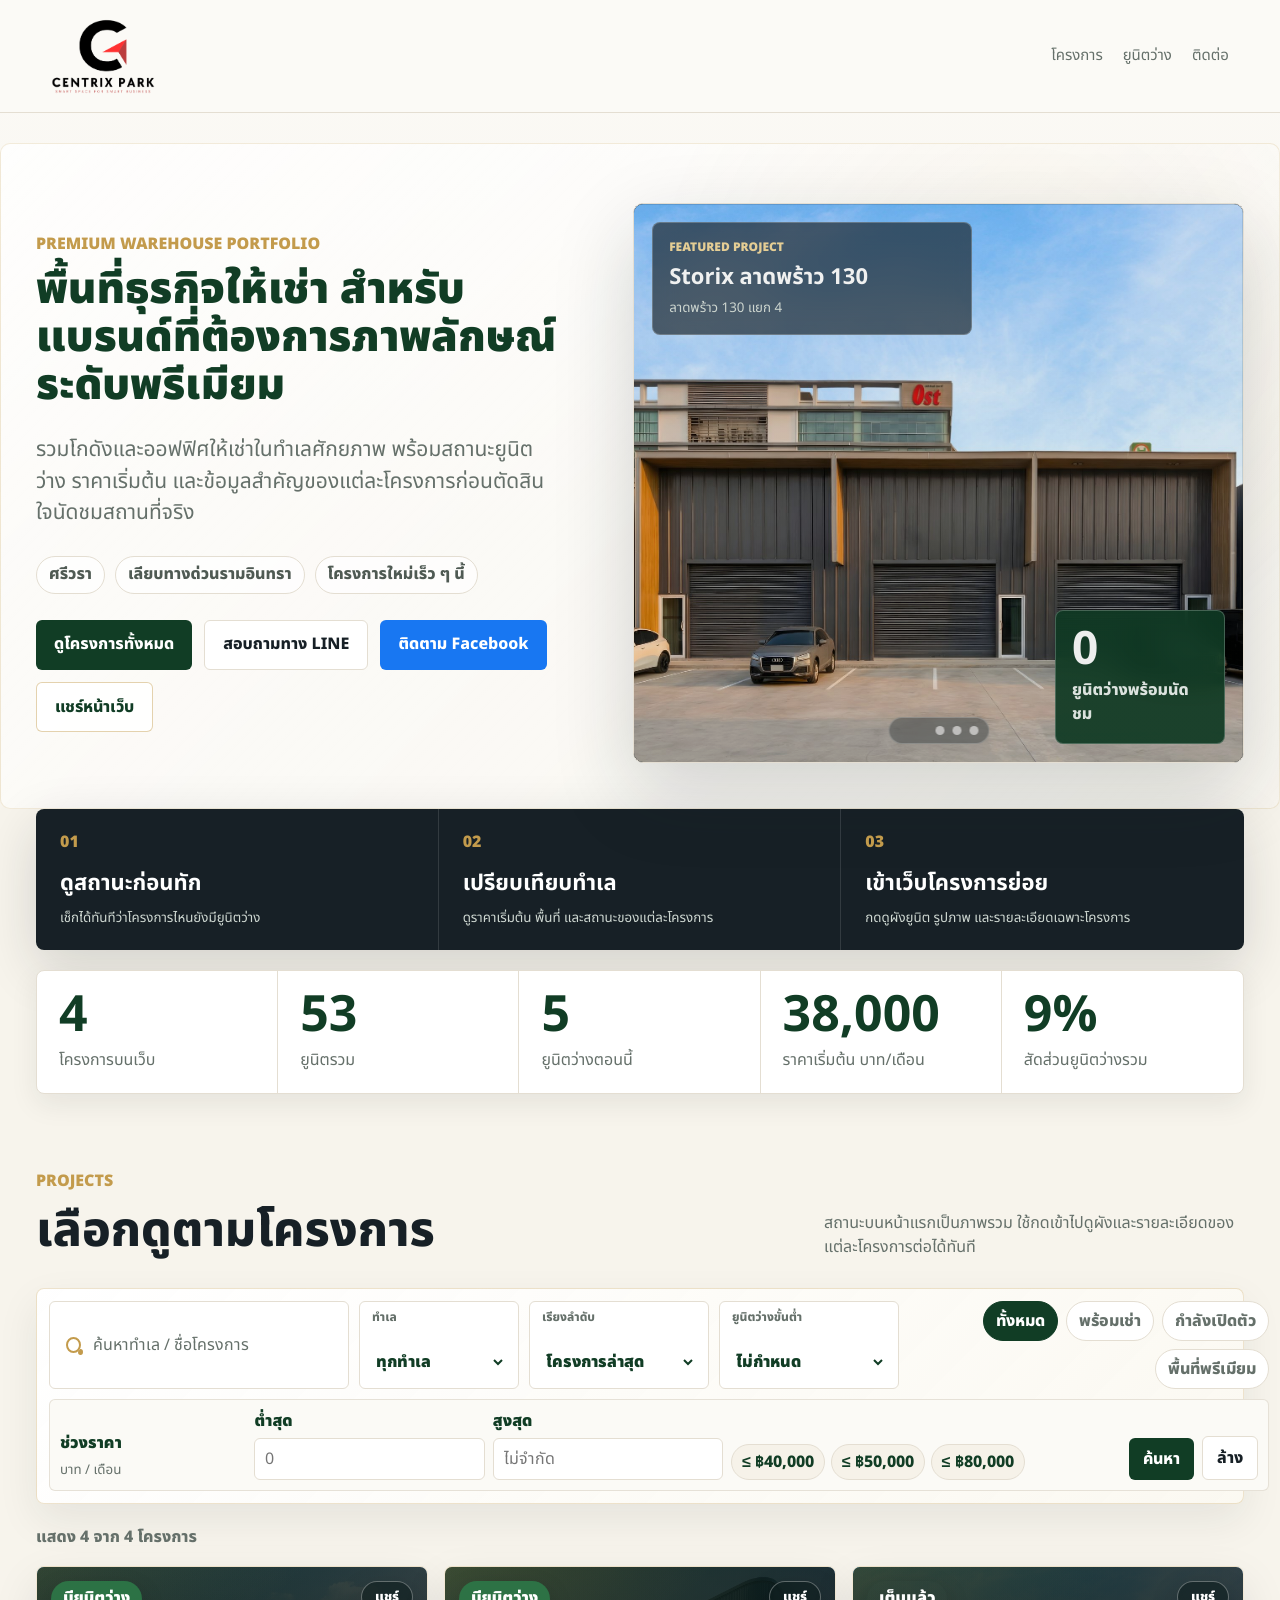
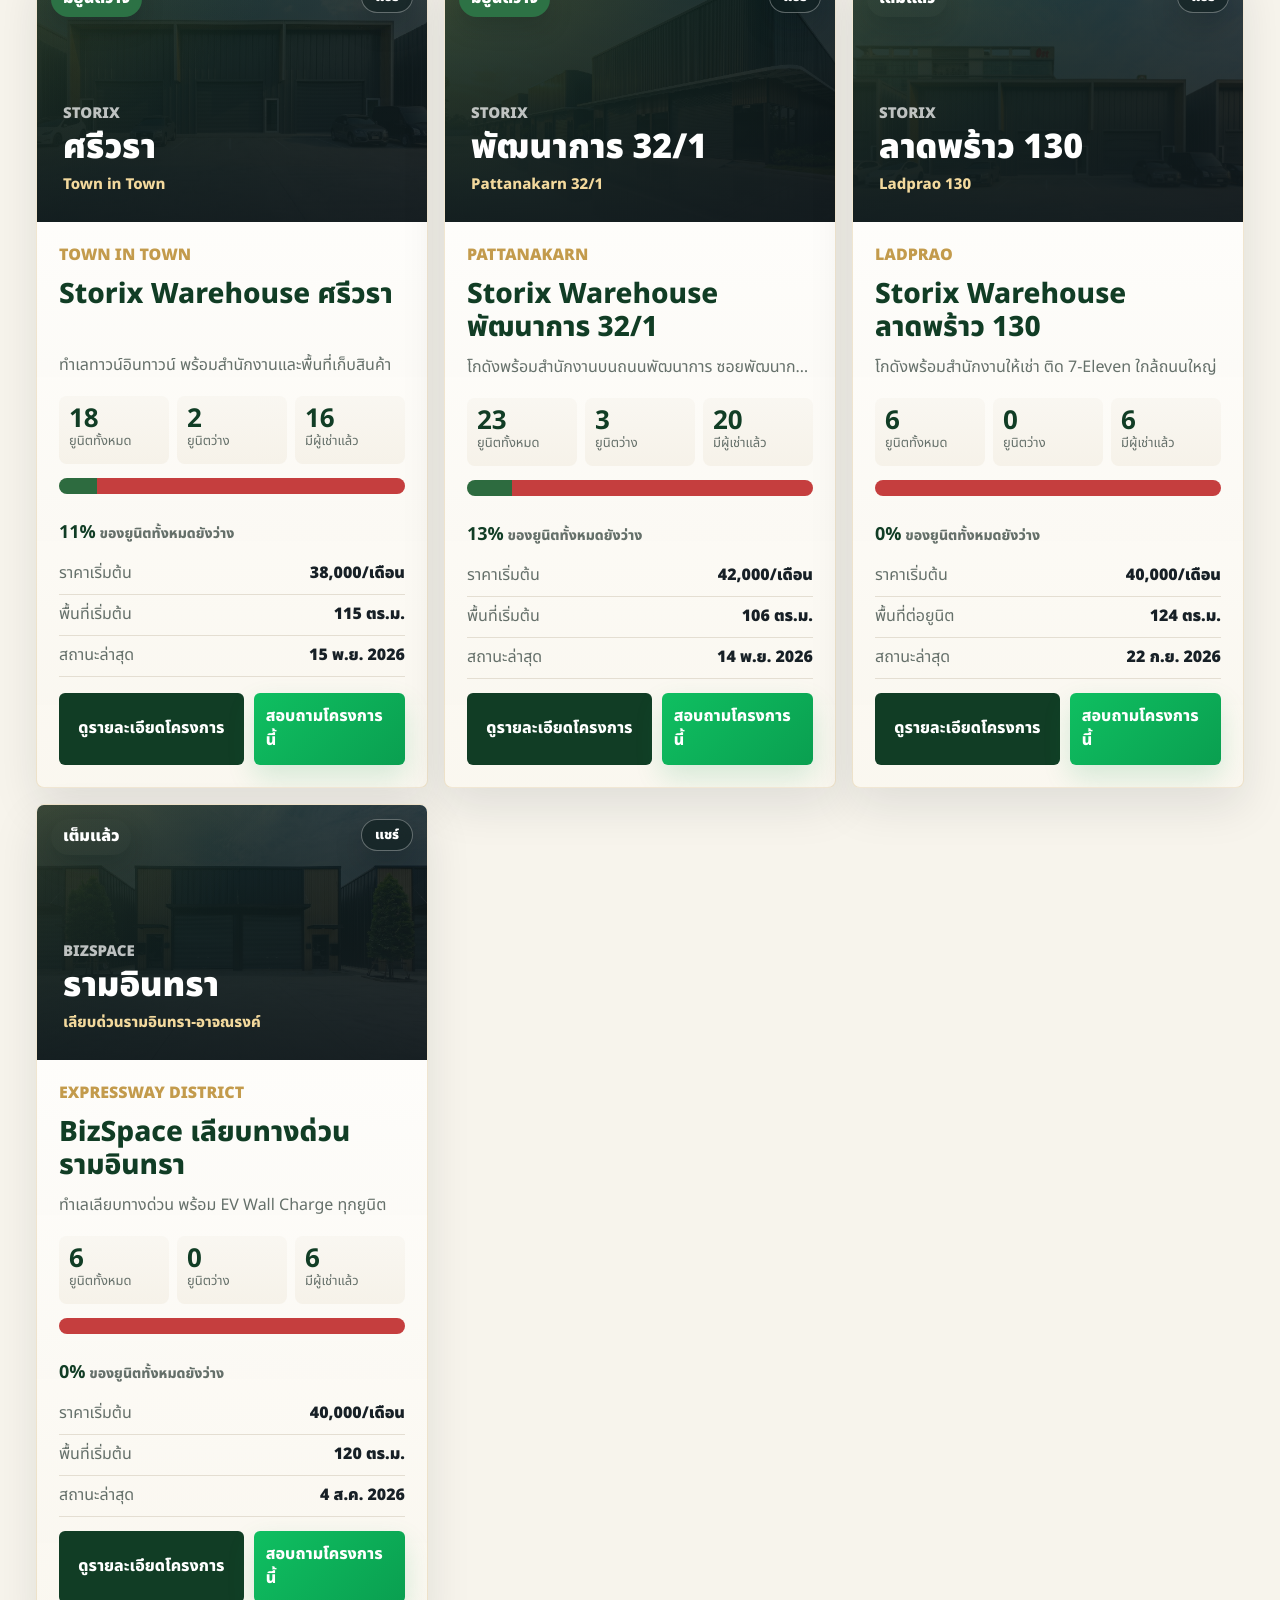
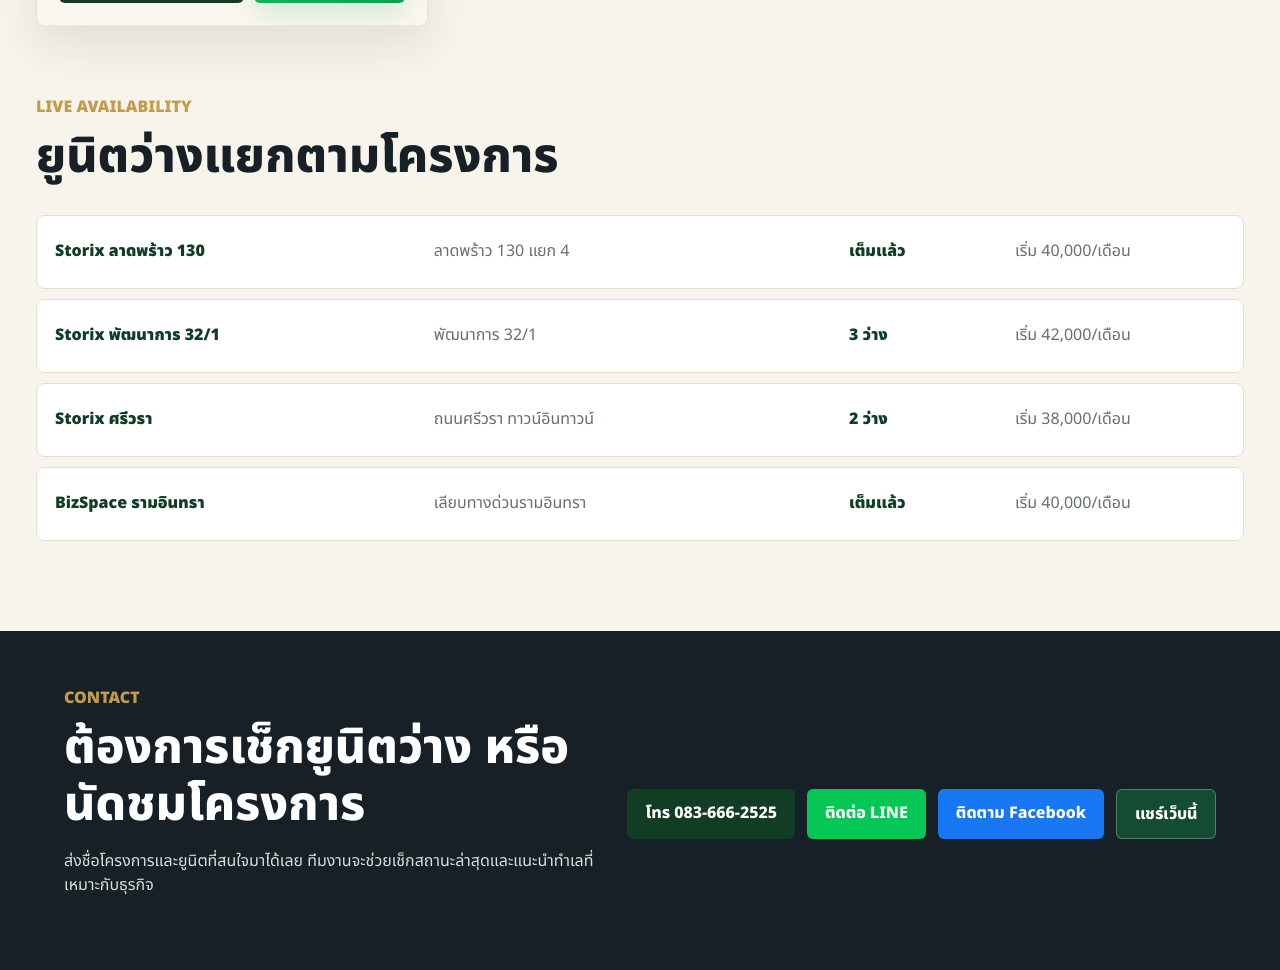
==== commit f84b9083: "Add files via upload" ====
--- a/index.html
+++ b/index.html
@@ -64,7 +64,7 @@
               <small>ลาดพร้าว 130 แยก 4</small>
             </span>
             <span class="home-hero-badge">
-              <strong>3</strong>
+              <strong>0</strong>
               <span>ยูนิตว่างพร้อมนัดชม</span>
             </span>
           </a>
@@ -76,7 +76,7 @@
               <small>Pattanakarn 32/1</small>
             </span>
             <span class="home-hero-badge">
-              <strong>0</strong>
+              <strong>3</strong>
               <span>ยูนิตว่างพร้อมนัดชม</span>
             </span>
           </a>
@@ -88,7 +88,7 @@
               <small>Town in Town</small>
             </span>
             <span class="home-hero-badge">
-              <strong>0</strong>
+              <strong>2</strong>
               <span>ยูนิตว่างพร้อมนัดชม</span>
             </span>
           </a>
@@ -141,7 +141,7 @@
           <span>ยูนิตรวม</span>
         </div>
         <div>
-          <strong data-home-stat="available-units">3</strong>
+          <strong data-home-stat="available-units">5</strong>
           <span>ยูนิตว่างตอนนี้</span>
         </div>
         <div>
@@ -149,7 +149,7 @@
           <span>ราคาเริ่มต้น บาท/เดือน</span>
         </div>
         <div>
-          <strong data-overall-availability>6%</strong>
+          <strong data-overall-availability>9%</strong>
           <span>สัดส่วนยูนิตว่างรวม</span>
         </div>
       </section>
@@ -303,10 +303,10 @@
               </div>
             </div>
           </article>
-          <article class="project-card project-card-compact featured reveal-on-scroll" data-project-card data-status="leased premium" data-name="Storix Warehouse ศรีวรา" data-brand="Storix" data-location="ถนนศรีวรา ทาวน์อินทาวน์" data-location-key="town-in-town" data-tags="โกดัง สำนักงาน ศรีวรา ทาวน์อินทาวน์ town in town premium warehouse office เต็มแล้ว มีผู้เช่าแล้ว" data-min-price="38000" data-area="115" data-total-units="18" data-available-units="0" data-updated-order="9">
+          <article class="project-card project-card-compact featured reveal-on-scroll" data-project-card data-status="available premium" data-name="Storix Warehouse ศรีวรา" data-brand="Storix" data-location="ถนนศรีวรา ทาวน์อินทาวน์" data-location-key="town-in-town" data-tags="โกดัง สำนักงาน ศรีวรา ทาวน์อินทาวน์ town in town premium warehouse office" data-min-price="38000" data-area="115" data-total-units="18" data-available-units="2" data-updated-order="35">
             <div class="project-cover-wrap">
               <a class="project-image project-cover storix-cover" href="storix-sriwara/" aria-label="ดูโครงการ Storix ศรีวรา">
-                <span class="project-status leased">เต็มแล้ว</span>
+                <span class="project-status available">มียูนิตว่าง</span>
                 <span class="project-cover-brand">Storix</span>
                 <strong>ศรีวรา</strong>
                 <small>Town in Town</small>
@@ -321,22 +321,22 @@
               </div>
               <div class="project-metrics" aria-label="สถานะ Storix ศรีวรา">
                 <span><strong>18</strong>ยูนิตทั้งหมด</span>
-                <span><strong>0</strong>ยูนิตว่าง</span>
-                <span><strong>18</strong>มีผู้เช่าแล้ว</span>
+                <span><strong>2</strong>ยูนิตว่าง</span>
+                <span><strong>16</strong>มีผู้เช่าแล้ว</span>
               </div>
               <div class="availability-bar" aria-label="แถบสถานะยูนิต Storix ศรีวรา">
-                <span class="bar available" style="--size: 0"></span>
-                <span class="bar reserved" style="--size: 18"></span>
-              </div>
-              <p class="availability-caption"><strong>0%</strong> ของยูนิตทั้งหมดยังว่าง</p>
+                <span class="bar available" style="--size: 2"></span>
+                <span class="bar reserved" style="--size: 16"></span>
+              </div>
+              <p class="availability-caption"><strong>11%</strong> ของยูนิตทั้งหมดยังว่าง</p>
               <dl class="project-facts">
                 <div><dt>ราคาเริ่มต้น</dt><dd>38,000/เดือน</dd></div>
                 <div><dt>พื้นที่เริ่มต้น</dt><dd>115 ตร.ม.</dd></div>
-                <div><dt>สถานะล่าสุด</dt><dd>12 ก.ค. 2026</dd></div>
+                <div><dt>สถานะล่าสุด</dt><dd>15 พ.ย. 2026</dd></div>
               </dl>
               <div class="project-actions">
                 <a class="button primary" href="storix-sriwara/">ดูรายละเอียดโครงการ</a>
-                <a class="button line subtle" href="https://lin.ee/n7IwEYp" target="_blank" rel="noreferrer" data-line-message="สนใจสอบถามรายละเอียด Storix Warehouse ศรีวรา ตอนนี้มีผู้เช่าเต็มทุกยูนิตแล้ว ขอรับข้อมูลโครงการใกล้เคียงหรือคิวแจ้งเตือนเมื่อมีห้องว่าง">สอบถามโครงการนี้</a>
+                <a class="button line subtle" href="https://lin.ee/n7IwEYp" target="_blank" rel="noreferrer" data-line-message="สนใจสอบถามรายละเอียด Storix Warehouse ศรีวรา ราคาเริ่มต้น 38,000 บาท/เดือน ยูนิตว่าง 2 ยูนิต">สอบถามโครงการนี้</a>
               </div>
             </div>
           </article>
@@ -397,19 +397,19 @@
           <a class="overview-row" href="storix-ladprao130/">
             <span class="overview-name">Storix ลาดพร้าว 130</span>
             <span class="overview-location">ลาดพร้าว 130 แยก 4</span>
-            <span class="overview-number">3 ว่าง</span>
+            <span class="overview-number">เต็มแล้ว</span>
             <span class="overview-price">เริ่ม 40,000/เดือน</span>
           </a>
           <a class="overview-row" href="storix-phatthanakan32-1/">
             <span class="overview-name">Storix พัฒนาการ 32/1</span>
             <span class="overview-location">พัฒนาการ 32/1</span>
-            <span class="overview-number">เต็มแล้ว</span>
+            <span class="overview-number">3 ว่าง</span>
             <span class="overview-price">เริ่ม 42,000/เดือน</span>
           </a>
           <a class="overview-row" href="storix-sriwara/">
             <span class="overview-name">Storix ศรีวรา</span>
             <span class="overview-location">ถนนศรีวรา ทาวน์อินทาวน์</span>
-            <span class="overview-number">เต็มแล้ว</span>
+            <span class="overview-number">2 ว่าง</span>
             <span class="overview-price">เริ่ม 38,000/เดือน</span>
           </a>
           <a class="overview-row" href="bizspace-ramindra/">
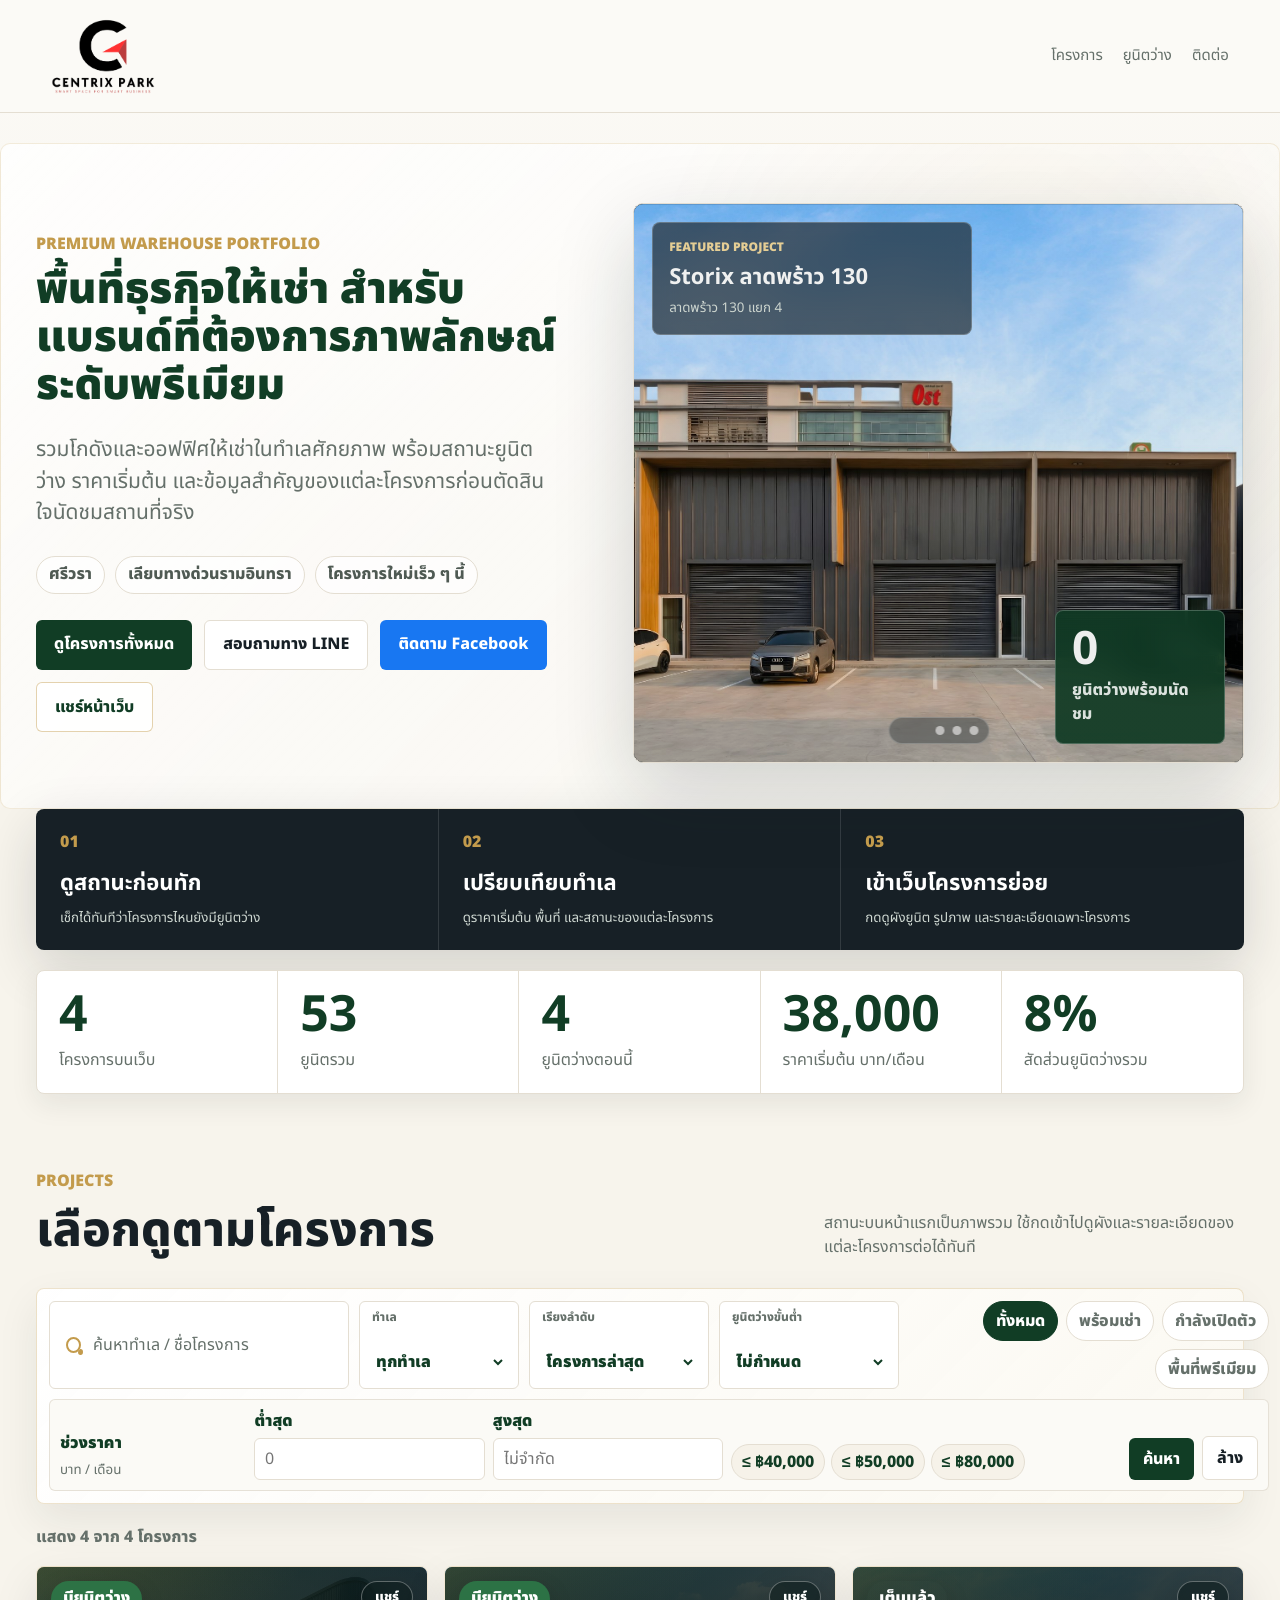
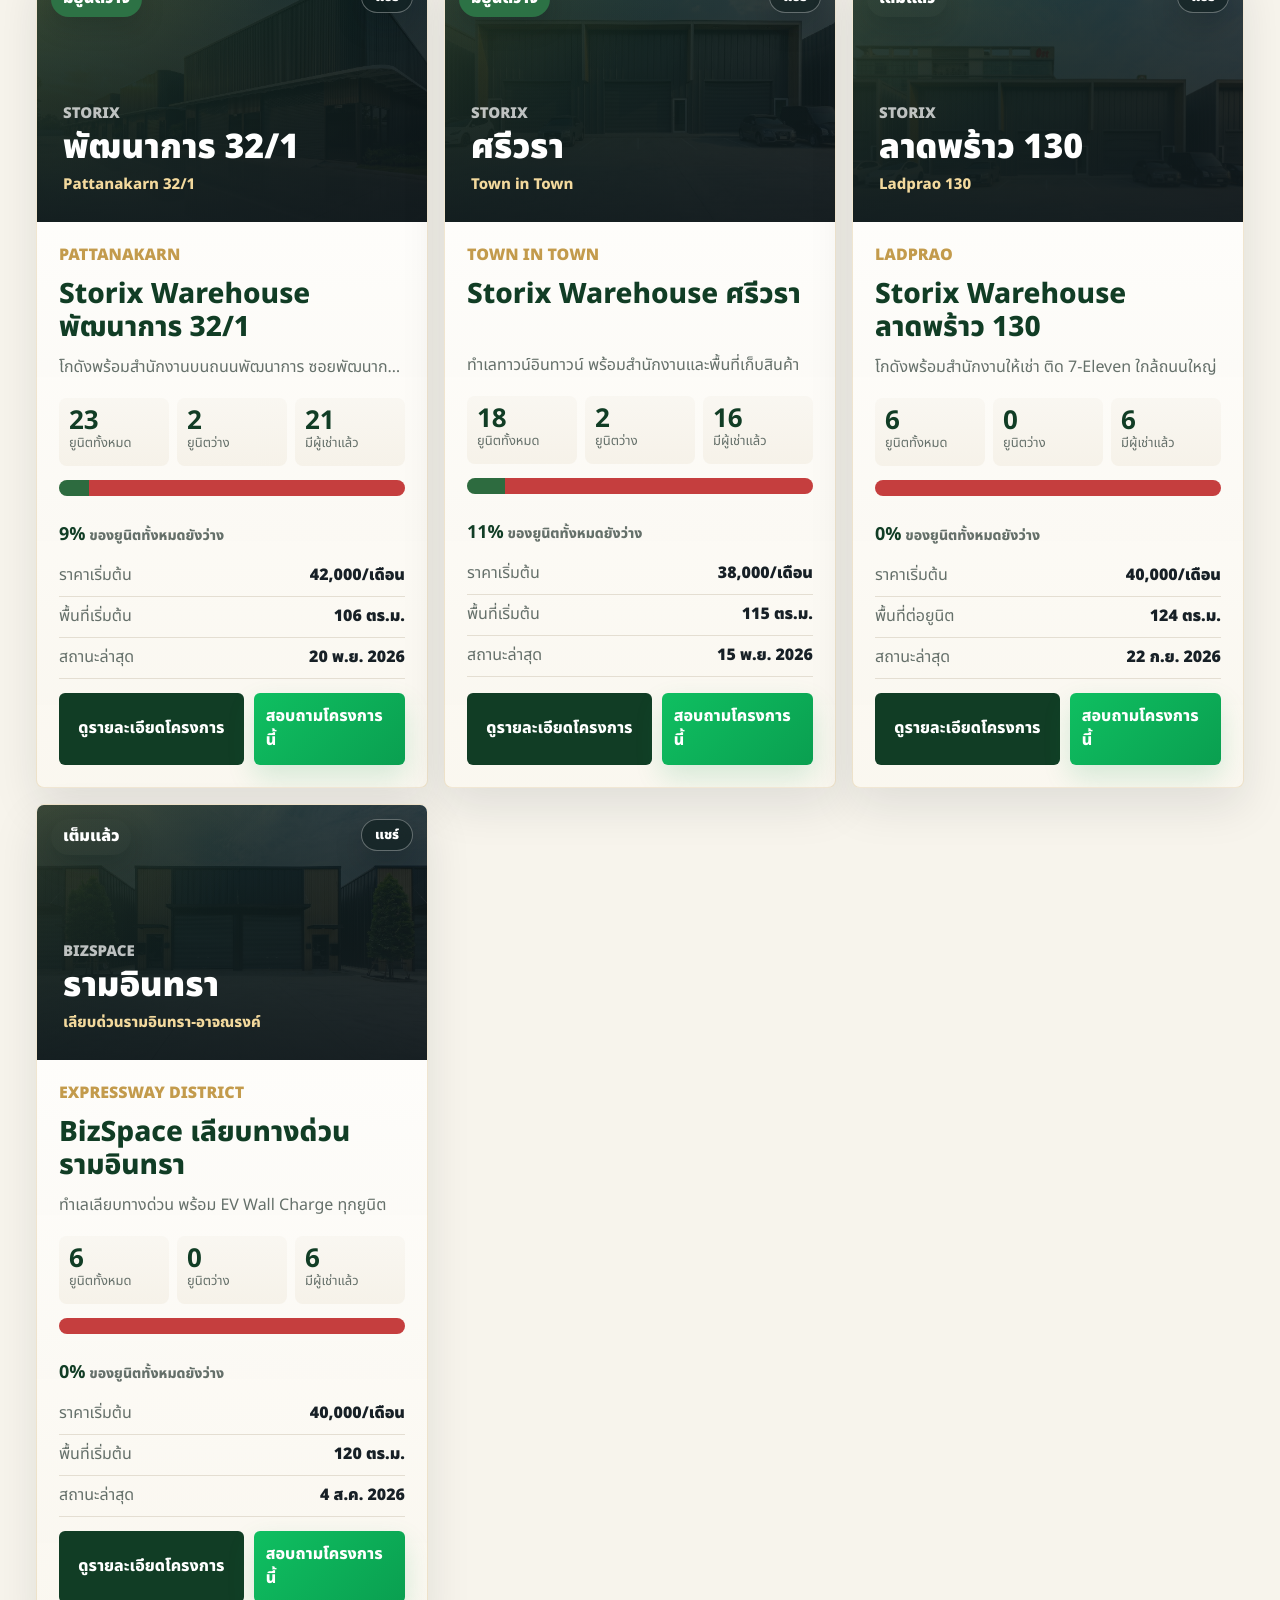
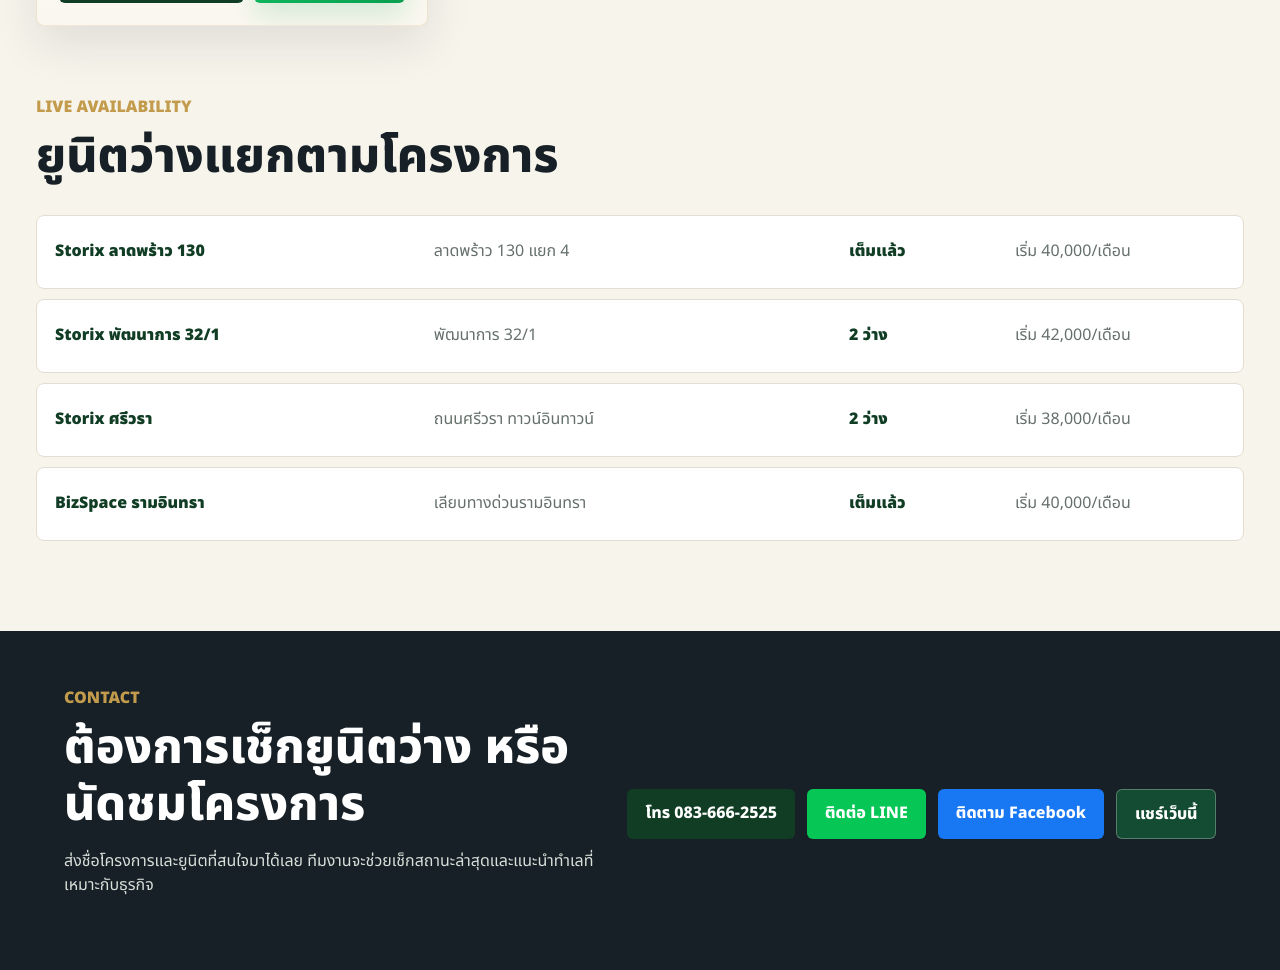
==== commit fac4f1a5: "Add files via upload" ====
--- a/index.html
+++ b/index.html
@@ -76,7 +76,7 @@
               <small>Pattanakarn 32/1</small>
             </span>
             <span class="home-hero-badge">
-              <strong>3</strong>
+              <strong>2</strong>
               <span>ยูนิตว่างพร้อมนัดชม</span>
             </span>
           </a>
@@ -141,7 +141,7 @@
           <span>ยูนิตรวม</span>
         </div>
         <div>
-          <strong data-home-stat="available-units">5</strong>
+          <strong data-home-stat="available-units">4</strong>
           <span>ยูนิตว่างตอนนี้</span>
         </div>
         <div>
@@ -149,7 +149,7 @@
           <span>ราคาเริ่มต้น บาท/เดือน</span>
         </div>
         <div>
-          <strong data-overall-availability>9%</strong>
+          <strong data-overall-availability>8%</strong>
           <span>สัดส่วนยูนิตว่างรวม</span>
         </div>
       </section>
@@ -266,7 +266,7 @@
               </div>
             </div>
           </article>
-          <article class="project-card project-card-compact reveal-on-scroll" data-project-card data-status="available premium" data-name="Storix Warehouse พัฒนาการ 32/1" data-brand="Storix" data-location="พัฒนาการ 32/1" data-location-key="pattanakarn" data-tags="โกดัง สำนักงาน ถนนพัฒนาการ ซอยพัฒนาการ 32/1 premium warehouse office" data-min-price="42000" data-area="106" data-total-units="23" data-available-units="3" data-updated-order="34">
+          <article class="project-card project-card-compact reveal-on-scroll" data-project-card data-status="available premium" data-name="Storix Warehouse พัฒนาการ 32/1" data-brand="Storix" data-location="พัฒนาการ 32/1" data-location-key="pattanakarn" data-tags="โกดัง สำนักงาน ถนนพัฒนาการ ซอยพัฒนาการ 32/1 premium warehouse office" data-min-price="42000" data-area="106" data-total-units="23" data-available-units="2" data-updated-order="36">
             <div class="project-cover-wrap">
               <a class="project-image project-cover phatthanakan-cover" href="storix-phatthanakan32-1/" aria-label="ดูโครงการ Storix พัฒนาการ 32/1">
                 <span class="project-status available">มียูนิตว่าง</span>
@@ -284,22 +284,22 @@
               </div>
               <div class="project-metrics" aria-label="สถานะ Storix พัฒนาการ 32/1">
                 <span><strong>23</strong>ยูนิตทั้งหมด</span>
-                <span><strong>3</strong>ยูนิตว่าง</span>
-                <span><strong>20</strong>มีผู้เช่าแล้ว</span>
+                <span><strong>2</strong>ยูนิตว่าง</span>
+                <span><strong>21</strong>มีผู้เช่าแล้ว</span>
               </div>
               <div class="availability-bar" aria-label="แถบสถานะยูนิต Storix พัฒนาการ 32/1">
-                <span class="bar available" style="--size: 3"></span>
-                <span class="bar reserved" style="--size: 20"></span>
-              </div>
-              <p class="availability-caption"><strong>13%</strong> ของยูนิตทั้งหมดยังว่าง</p>
+                <span class="bar available" style="--size: 2"></span>
+                <span class="bar reserved" style="--size: 21"></span>
+              </div>
+              <p class="availability-caption"><strong>9%</strong> ของยูนิตทั้งหมดยังว่าง</p>
               <dl class="project-facts">
                 <div><dt>ราคาเริ่มต้น</dt><dd>42,000/เดือน</dd></div>
                 <div><dt>พื้นที่เริ่มต้น</dt><dd>106 ตร.ม.</dd></div>
-                <div><dt>สถานะล่าสุด</dt><dd>14 พ.ย. 2026</dd></div>
+                <div><dt>สถานะล่าสุด</dt><dd>20 พ.ย. 2026</dd></div>
               </dl>
               <div class="project-actions">
                 <a class="button primary" href="storix-phatthanakan32-1/">ดูรายละเอียดโครงการ</a>
-                <a class="button line subtle" href="https://lin.ee/n7IwEYp" target="_blank" rel="noreferrer" data-line-message="สนใจสอบถามรายละเอียด Storix Warehouse พัฒนาการ 32/1 ราคาเริ่มต้น 42,000 บาท/เดือน ยูนิตว่าง 3 ยูนิต">สอบถามโครงการนี้</a>
+                <a class="button line subtle" href="https://lin.ee/n7IwEYp" target="_blank" rel="noreferrer" data-line-message="สนใจสอบถามรายละเอียด Storix Warehouse พัฒนาการ 32/1 ราคาเริ่มต้น 42,000 บาท/เดือน ยูนิตว่าง 2 ยูนิต">สอบถามโครงการนี้</a>
               </div>
             </div>
           </article>
@@ -403,7 +403,7 @@
           <a class="overview-row" href="storix-phatthanakan32-1/">
             <span class="overview-name">Storix พัฒนาการ 32/1</span>
             <span class="overview-location">พัฒนาการ 32/1</span>
-            <span class="overview-number">3 ว่าง</span>
+            <span class="overview-number">2 ว่าง</span>
             <span class="overview-price">เริ่ม 42,000/เดือน</span>
           </a>
           <a class="overview-row" href="storix-sriwara/">
